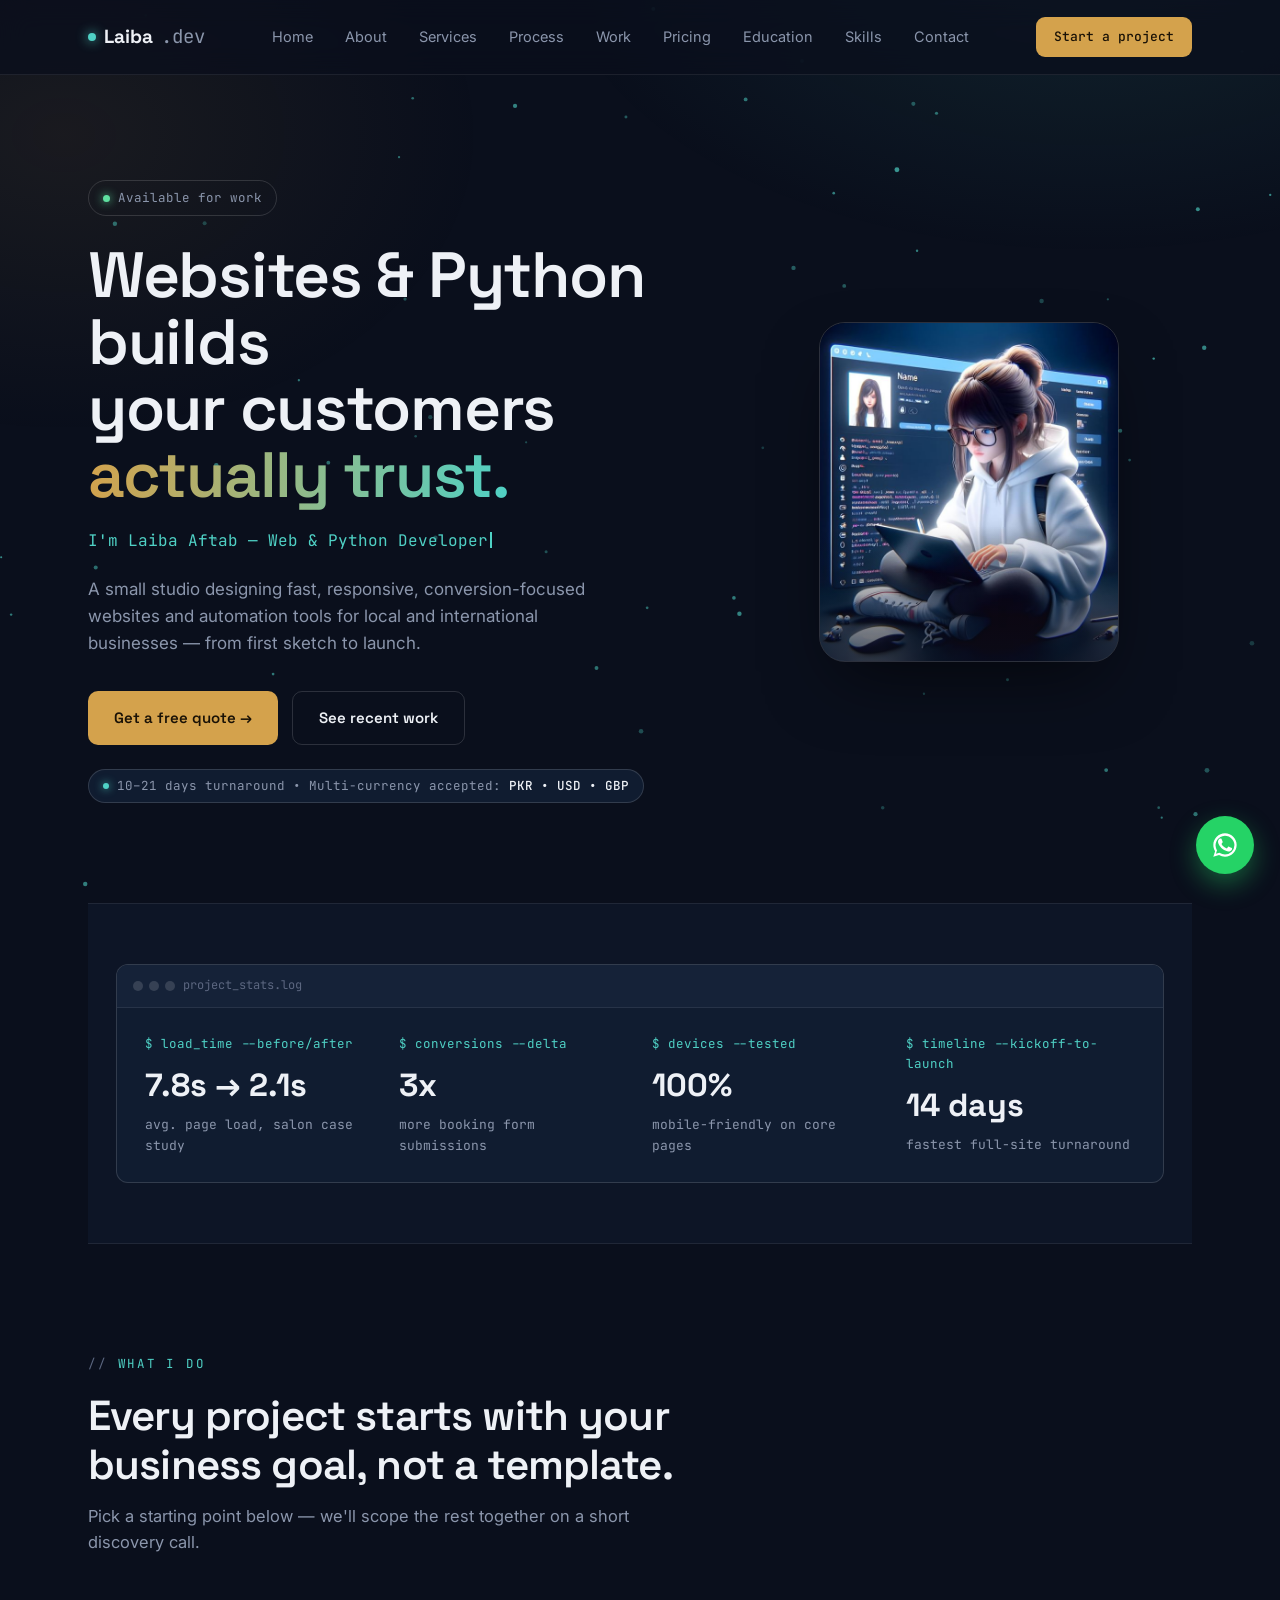
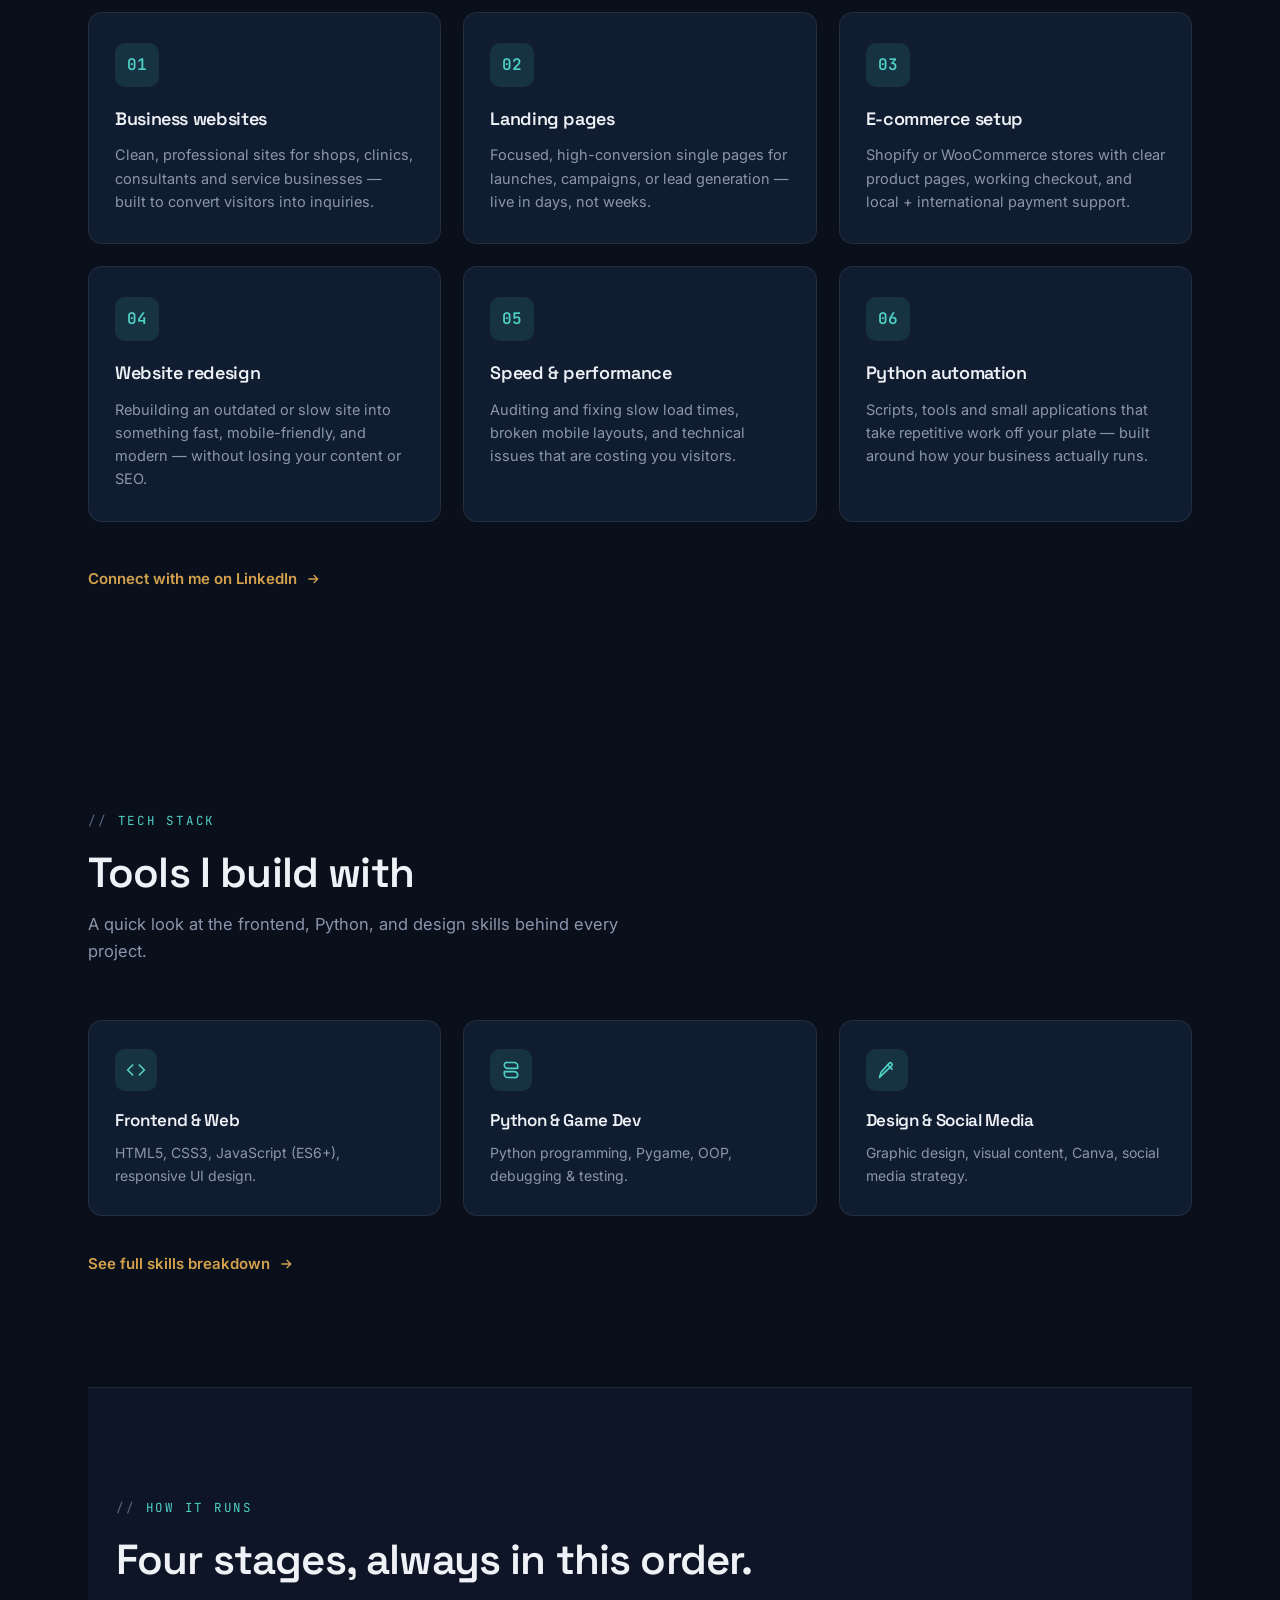
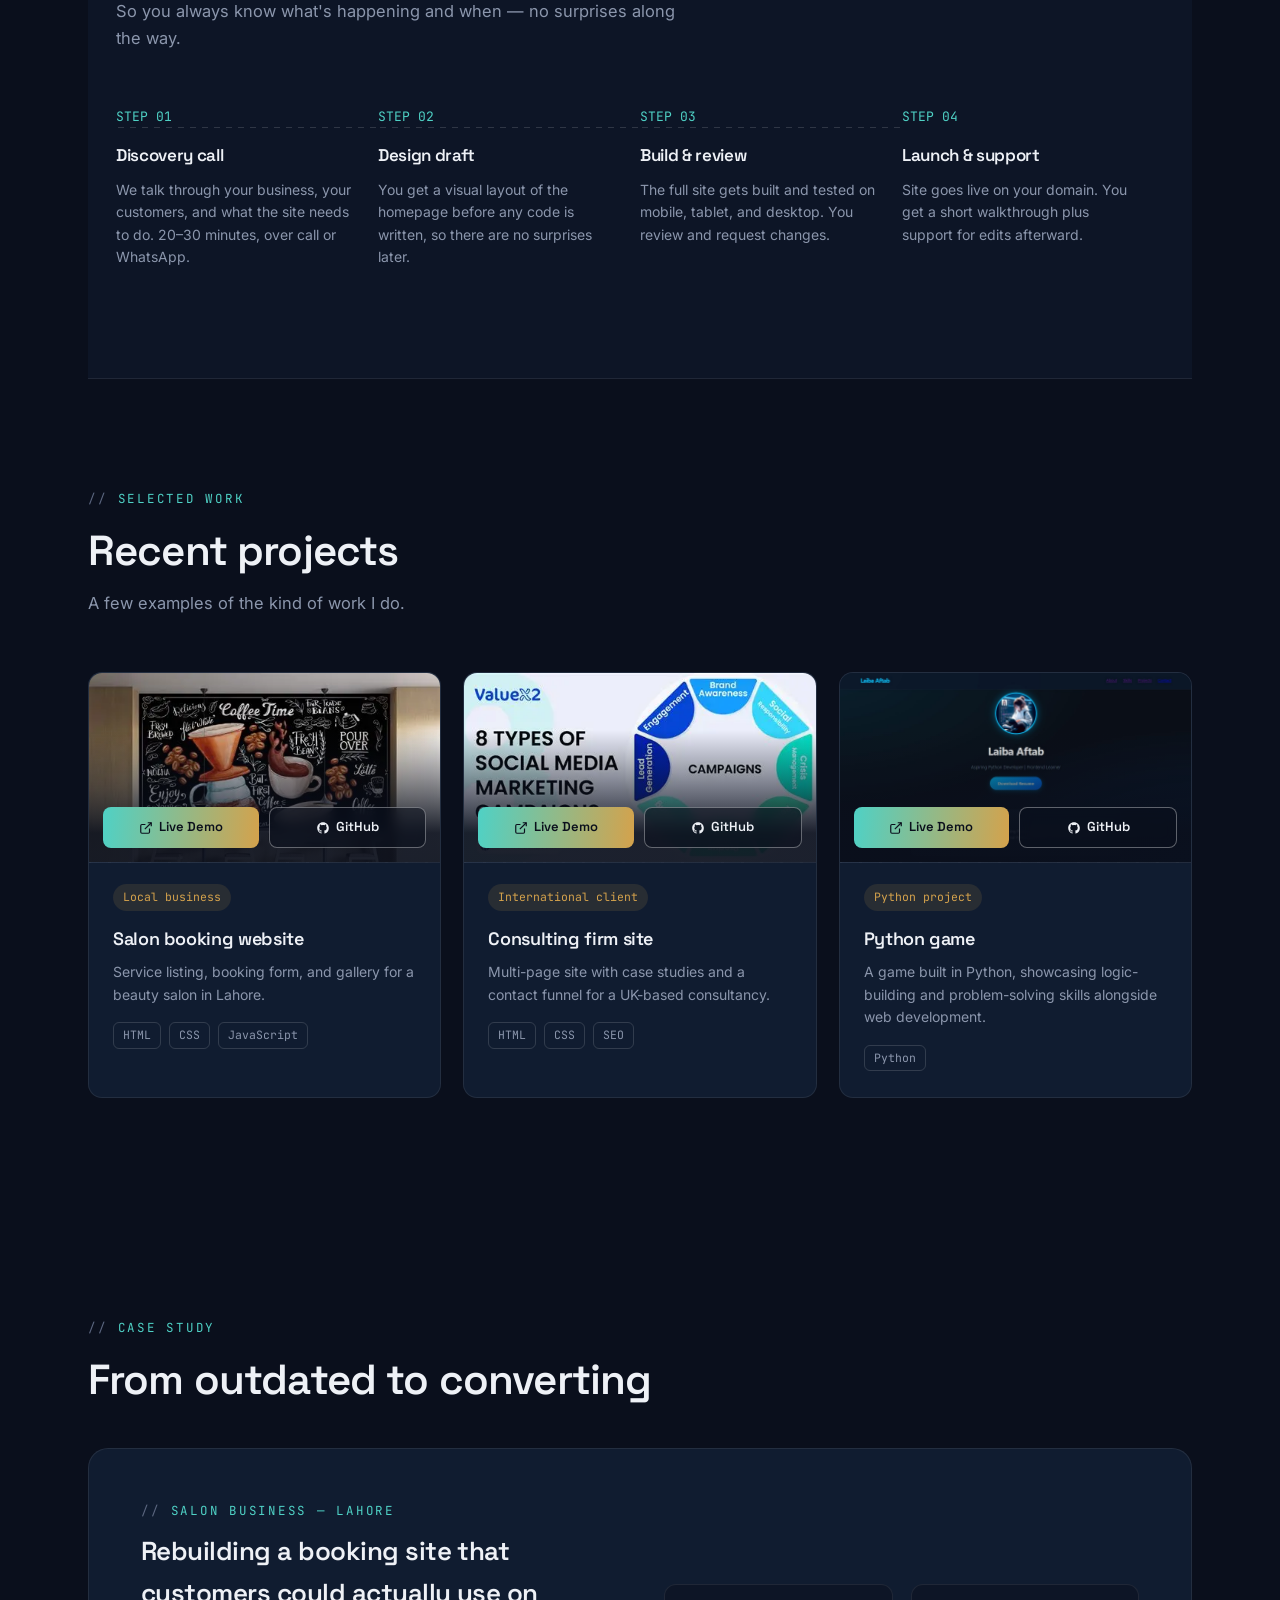
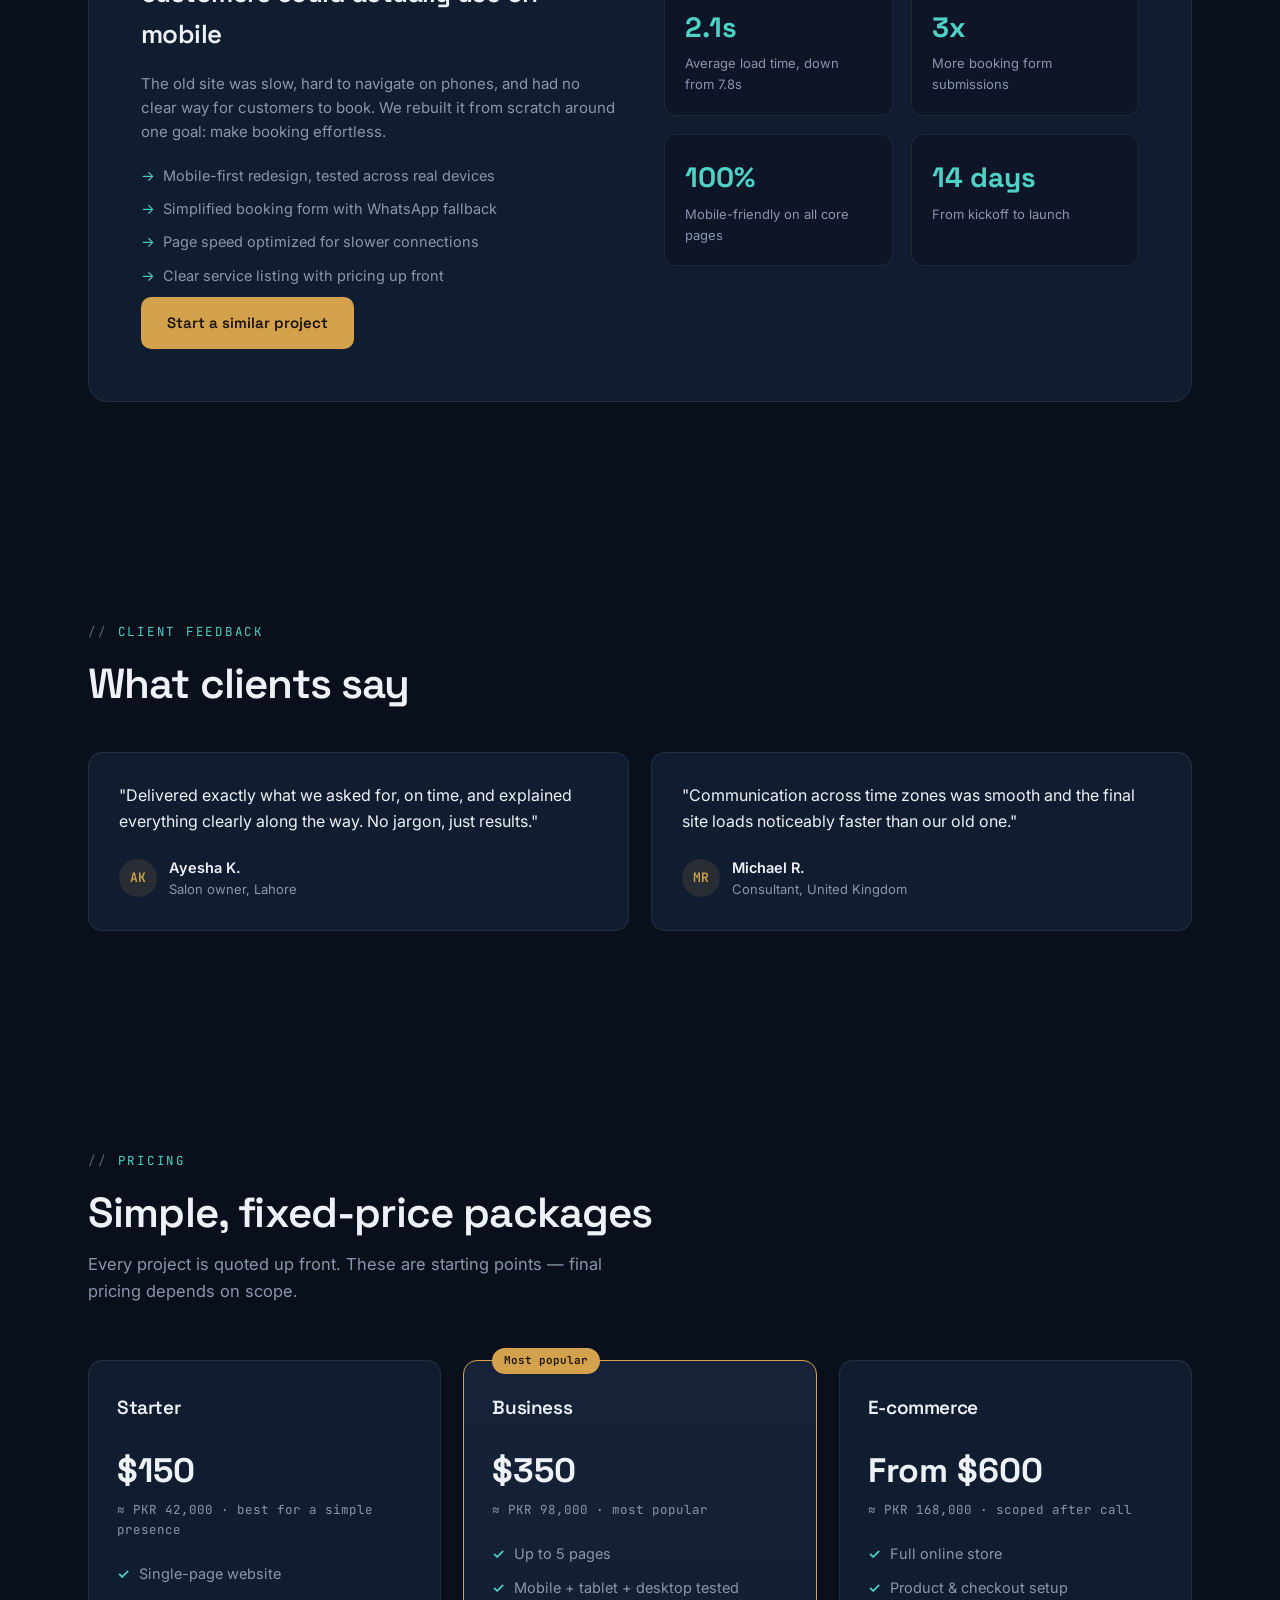
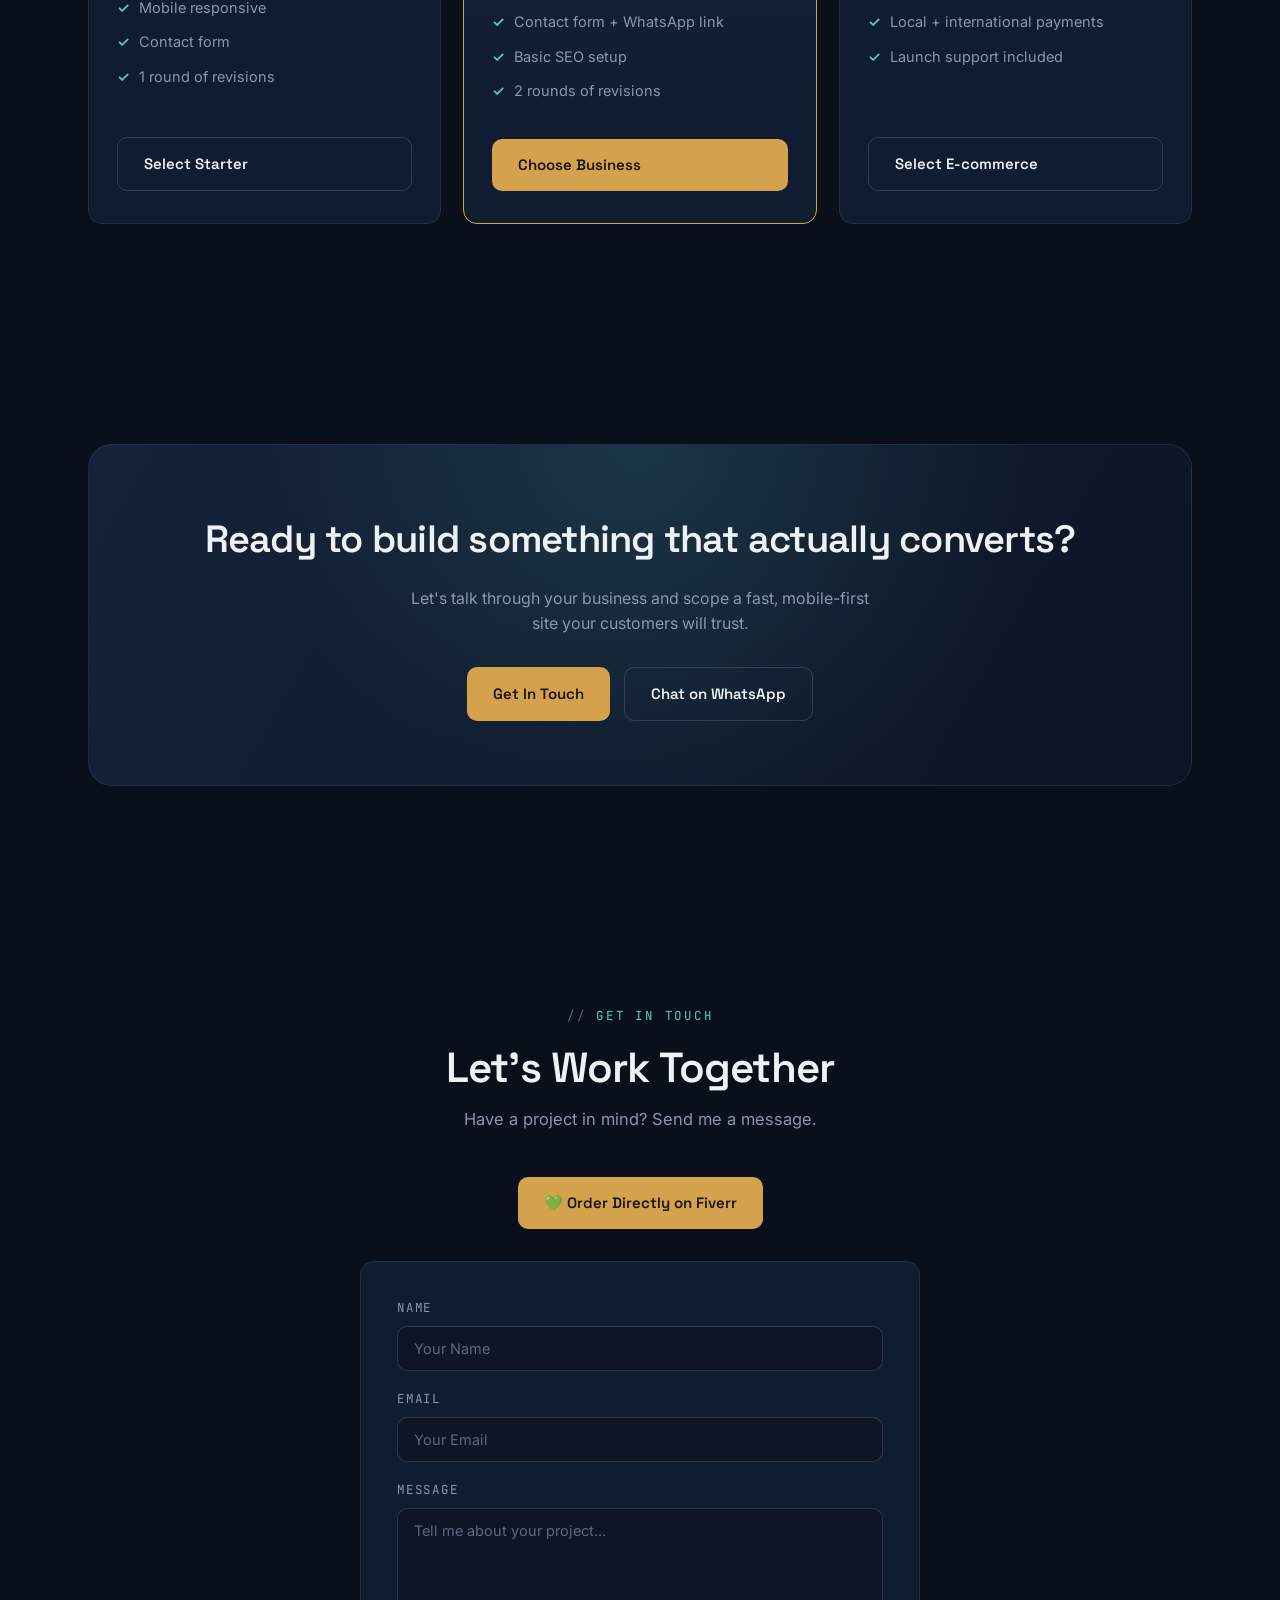
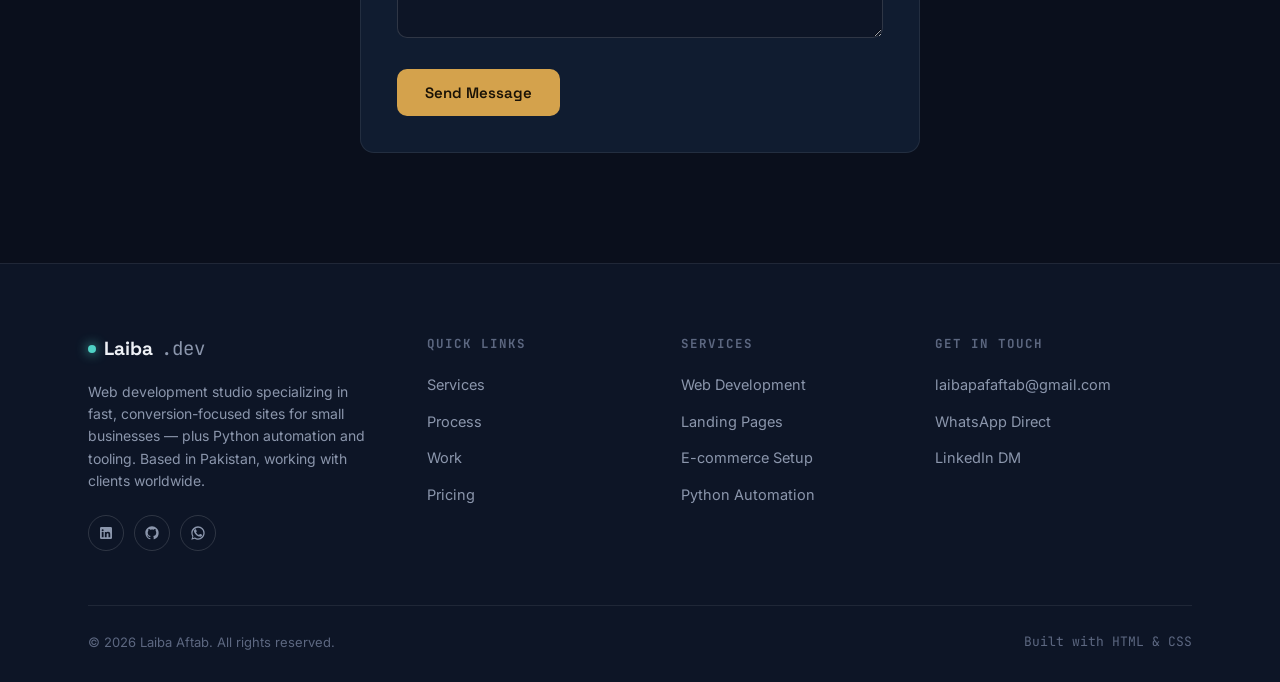
==== index.html @ 606ae864 "Update index.html" ====
<!DOCTYPE html>
<html lang="en">
<head>
  <meta charset="UTF-8">
  <meta name="viewport" content="width=device-width, initial-scale=1.0">
  <title>Laiba Aftab — Web &amp; Python Developer | Building for Growing Businesses</title>
  <meta name="description" content="Laiba Aftab — web development studio building fast, responsive, conversion-focused websites and Python automation for small businesses, startups and independent professionals in Pakistan and internationally.">
  
  <!-- Open Graph Meta Tags -->
  <meta property="og:title" content="Laiba Aftab — Web & Python Developer">
  <meta property="og:description" content="Fast, responsive, conversion-focused websites and Python automation for growing businesses.">
  <meta property="og:type" content="website">

  <link rel="icon" type="image/svg+xml" href="favicon.svg">
  <link rel="preconnect" href="https://fonts.googleapis.com">
  <link rel="preconnect" href="https://fonts.gstatic.com" crossorigin>
  <link href="https://fonts.googleapis.com/css2?family=Space+Grotesk:wght@400;500;600;700&family=Inter:wght@400;500;600&family=JetBrains+Mono:wght@400;500&display=swap" rel="stylesheet">
  
  <style>
    :root {
      --bg: #0a0f1c;
      --bg-alt: #0d1526;
      --surface: #101c30;
      --surface-alt: #152238;
      --text: #eef1f6;
      --text-dim: #8b96ac;
      --text-faint: #5c6780;
      --gold: #d4a24c;
      --gold-soft: rgba(212, 162, 76, 0.12);
      --teal: #4fd1c5;
      --teal-soft: rgba(79, 209, 197, 0.12);
      --border: rgba(255, 255, 255, 0.08);
      --border-strong: rgba(255, 255, 255, 0.14);
      --radius: 14px;
      --maxw: 1160px;
    }
    * { box-sizing: border-box; margin: 0; padding: 0; }
    html { scroll-behavior: smooth; }
    @media (prefers-reduced-motion: reduce) {
      html { scroll-behavior: auto; }
      * { animation-duration: 0.001ms !important; animation-iteration-count: 1 !important; transition-duration: 0.001ms !important; }
    }
    body {
      background: var(--bg);
      color: var(--text);
      font-family: 'Inter', sans-serif;
      line-height: 1.6;
      -webkit-font-smoothing: antialiased;
      overflow-x: hidden;
    }
    body::before {
      content: "";
      position: fixed; inset: 0;
      background:
        radial-gradient(ellipse 900px 500px at 85% -5%, rgba(79,209,197,0.10), transparent 60%),
        radial-gradient(ellipse 700px 500px at 5% 15%, rgba(212,162,76,0.08), transparent 60%);
      pointer-events: none;
      z-index: 0;
    }

    /* BACKGROUND CANVAS STYLING */
    #bg-canvas {
      position: fixed;
      top: 0;
      left: 0;
      width: 100vw;
      height: 100vh;
      z-index: 0;
      pointer-events: none;
    }

    h1,h2,h3,h4 { font-family: 'Space Grotesk', sans-serif; font-weight: 600; letter-spacing: -0.02em; }
    .mono { font-family: 'JetBrains Mono', monospace; }
    a { color: inherit; text-decoration: none; }
    img { max-width: 100%; display: block; }
    .wrap { max-width: var(--maxw); margin: 0 auto; padding: 0 28px; position: relative; z-index: 1; }
    section { padding: 110px 0; position: relative; }
    .eyebrow {
      font-family: 'JetBrains Mono', monospace;
      font-size: 12.5px;
      letter-spacing: 0.14em;
      text-transform: uppercase;
      color: var(--teal);
      display: flex; align-items: center; gap: 10px;
      margin-bottom: 18px;
    }
    .eyebrow::before { content: "//"; color: var(--text-faint); }
    .section-title { font-size: clamp(28px, 4vw, 42px); line-height: 1.15; margin-bottom: 14px; max-width: 640px; }
    .section-sub { color: var(--text-dim); font-size: 16.5px; max-width: 560px; margin-bottom: 56px; }

    /* ---------- NAV ---------- */
    header {
      position: fixed; top: 0; left: 0; right: 0; z-index: 100;
      backdrop-filter: blur(14px);
      background: rgba(10, 15, 28, 0.72);
      border-bottom: 1px solid var(--border);
    }
    .navbar {
      max-width: var(--maxw); margin: 0 auto; padding: 0 28px;
      height: 74px; display: flex; align-items: center; justify-content: space-between;
    }
    .logo { font-family: 'Space Grotesk', sans-serif; font-weight: 700; font-size: 19px; display: flex; align-items: center; gap: 8px; }
    .logo .dot { width: 8px; height: 8px; border-radius: 50%; background: var(--teal); box-shadow: 0 0 12px var(--teal); }
    nav.links { display: flex; gap: 32px; font-size: 14.5px; color: var(--text-dim); }
    nav.links a { transition: color .2s; }
    nav.links a:hover { color: var(--text); }
    .nav-cta {
      font-family: 'JetBrains Mono', monospace; font-size: 13px;
      padding: 10px 18px; border-radius: 9px;
      background: var(--gold); color: #1a1206; font-weight: 500;
      transition: transform .2s, box-shadow .2s;
    }
    .nav-cta:hover { transform: translateY(-1px); box-shadow: 0 8px 22px rgba(212, 162, 76, 0.28); }
    @media(max-width:820px){ nav.links { display: none; } }

    /* ---------- HERO ---------- */
    .hero {
      padding: 180px 0 100px;
      display: grid; grid-template-columns: 1.15fr 0.85fr; gap: 56px; align-items: center;
    }
    .badge {
      display: inline-flex; align-items: center; gap: 8px;
      font-family: 'JetBrains Mono', monospace; font-size: 12.5px;
      padding: 7px 14px; border-radius: 999px;
      border: 1px solid var(--border-strong); color: var(--text-dim);
      margin-bottom: 26px;
    }
    .badge .ping { width: 7px; height: 7px; border-radius: 50%; background: #5fe0a0; box-shadow: 0 0 10px #5fe0a0; animation: pulse 2s infinite; }
    @keyframes pulse { 0%,100% { opacity: 1; } 50% { opacity: .35; } }
    .hero h1 { font-size: clamp(40px, 6vw, 64px); line-height: 1.04; margin-bottom: 20px; }
    .hero h1 span {
      background: linear-gradient(95deg, var(--gold), var(--teal));
      -webkit-background-clip: text; background-clip: text; color: transparent;
    }
    .hero-role {
      font-family: 'JetBrains Mono', monospace; font-size: 16px; color: var(--teal); margin-bottom: 22px; min-height: 24px;
    }
    .hero-role .cursor { display: inline-block; width: 2px; height: 16px; background: var(--teal); margin-left: 2px; vertical-align: -2px; animation: blink 1s steps(1) infinite; }
    @keyframes blink { 0%,49% { opacity: 1; } 50%,100% { opacity: 0; } }
    .hero p.lede { color: var(--text-dim); font-size: 17px; max-width: 520px; margin-bottom: 34px; }
    .hero-ctas { display: flex; gap: 14px; flex-wrap: wrap; }
    .btn {
      font-family: 'Space Grotesk', sans-serif; font-weight: 600; font-size: 15px;
      padding: 14px 26px; border-radius: 10px; display: inline-flex; align-items: center; gap: 8px;
      transition: transform .2s, box-shadow .2s, background .2s;
      border: none; cursor: pointer;
    }
    .btn-primary { background: var(--gold); color: #1a1206; }
    .btn-primary:hover { transform: translateY(-2px); box-shadow: 0 10px 26px rgba(212, 162, 76, 0.3); }
    .btn-ghost { border: 1px solid var(--border-strong); color: var(--text); background: transparent; }
    .btn-ghost:hover { background: var(--surface-alt); transform: translateY(-2px); }

    .currency-tag {
      display: inline-flex; align-items: center; gap: 8px; margin-top: 24px;
      font-size: 12.5px; color: var(--text-dim); background: var(--surface);
      border: 1px solid var(--border-strong); padding: 6px 14px; border-radius: 20px;
    }
    .currency-tag strong { color: var(--text); font-weight: 500; }
    .currency-dot { width: 6px; height: 6px; border-radius: 50%; background: var(--teal); box-shadow: 0 0 8px var(--teal); }

    .hero-photo-wrap { position: relative; justify-self: center; }
    .hero-photo-frame {
      width: 300px; height: 340px; border-radius: 26px; overflow: hidden; position: relative;
      border: 1px solid var(--border-strong); box-shadow: 0 30px 70px -20px rgba(0,0,0,0.6);
    }
    .hero-photo-frame img { width: 100%; height: 100%; object-fit: cover; }
    .hero-photo-frame::after {
      content: ""; position: absolute; inset: 0;
      background: linear-gradient(180deg, transparent 60%, rgba(10,15,28,0.7));
    }
    .float-card {
      position: absolute; background: var(--surface); border: 1px solid var(--border-strong);
      border-radius: 12px; padding: 12px 16px; font-family: 'JetBrains Mono', monospace; font-size: 12.5px;
      box-shadow: 0 14px 30px rgba(0,0,0,0.4);
    }
    .float-card.top { top: -18px; right: -30px; color: var(--teal); }
    @media(max-width:900px){
      .hero { grid-template-columns: 1fr; padding-top: 140px; }
      .hero-photo-wrap { order: -1; margin-bottom: 10px; }
      .float-card { display: none; }
    }

    /* ---------- TERMINAL STATS ---------- */
    .stats-band { border-top: 1px solid var(--border); border-bottom: 1px solid var(--border); background: var(--bg-alt); }
    .terminal { max-width: var(--maxw); margin: 0 auto; padding: 0 28px; }
    .terminal-window { background: var(--surface); border: 1px solid var(--border-strong); border-radius: 12px; overflow: hidden; }
    .terminal-bar {
      display: flex; align-items: center; gap: 8px; padding: 11px 16px;
      background: var(--surface-alt); border-bottom: 1px solid var(--border);
      font-family: 'JetBrains Mono', monospace; font-size: 12px; color: var(--text-faint);
    }
    .terminal-bar .dots { display: flex; gap: 6px; }
    .terminal-bar .dots span { width: 10px; height: 10px; border-radius: 50%; background: var(--border-strong); }
    .terminal-body { padding: 26px 28px; display: grid; grid-template-columns: repeat(4, 1fr); gap: 24px; }
    .stat-line { font-family: 'JetBrains Mono', monospace; }
    .stat-line .prompt { color: var(--teal); font-size: 12.5px; }
    .stat-num { font-family: 'Space Grotesk', sans-serif; font-size: 32px; font-weight: 700; margin: 6px 0 4px; color: var(--text); }
    .stat-label { color: var(--text-dim); font-size: 13px; }
    @media(max-width:760px){ .terminal-body { grid-template-columns: 1fr 1fr; } }

    /* ---------- SERVICES ---------- */
    .services-grid { display: grid; grid-template-columns: repeat(3, 1fr); gap: 22px; margin-bottom: 44px; }
    .service-card {
      background: var(--surface); border: 1px solid var(--border); border-radius: var(--radius);
      padding: 30px 26px; transition: transform .25s, border-color .25s, background .25s;
    }
    .service-card:hover { transform: translateY(-5px); border-color: var(--border-strong); background: var(--surface-alt); }
    .service-icon {
      width: 44px; height: 44px; border-radius: 10px; background: var(--teal-soft);
      display: flex; align-items: center; justify-content: center; margin-bottom: 18px;
      color: var(--teal); font-family: 'JetBrains Mono', monospace; font-size: 16px; font-weight: 600;
    }
    .service-card h3 { font-size: 18px; margin-bottom: 10px; }
    .service-card p { color: var(--text-dim); font-size: 14.5px; }
    @media(max-width:900px){ .services-grid { grid-template-columns: 1fr 1fr; } }
    @media(max-width:600px){ .services-grid { grid-template-columns: 1fr; } }
    .link-arrow { display: inline-flex; align-items: center; gap: 8px; color: var(--gold); font-weight: 600; font-size: 15px; }
    .link-arrow svg { transition: transform .2s; }
    .link-arrow:hover svg { transform: translateX(4px); }

    /* SKILLS PREVIEW */
    .skills-preview-grid { display: grid; grid-template-columns: repeat(3, 1fr); gap: 22px; }
    .skills-preview-card {
      background: var(--surface); border: 1px solid var(--border); border-radius: var(--radius);
      padding: 28px 26px; transition: transform .25s, border-color .25s, background .25s;
    }
    .skills-preview-card:hover { transform: translateY(-5px); border-color: var(--border-strong); background: var(--surface-alt); }
    .skills-preview-icon {
      width: 42px; height: 42px; border-radius: 10px; background: var(--teal-soft); color: var(--teal);
      display: flex; align-items: center; justify-content: center; margin-bottom: 16px;
    }
    .skills-preview-card h3 { font-size: 17px; margin-bottom: 8px; }
    .skills-preview-card p { color: var(--text-dim); font-size: 14px; }
    @media(max-width:900px){ .skills-preview-grid { grid-template-columns: 1fr 1fr; } }
    @media(max-width:600px){ .skills-preview-grid { grid-template-columns: 1fr; } }

    /* ---------- PROCESS ---------- */
    .process-band { background: var(--bg-alt); border-top: 1px solid var(--border); border-bottom: 1px solid var(--border); }
    .process-grid { display: grid; grid-template-columns: repeat(4, 1fr); gap: 0; }
    .process-step { padding: 0 24px 0 0; position: relative; }
    .process-step:not(:last-child)::after {
      content: ""; position: absolute; top: 20px; right: -2px; width: 100%; height: 1px;
      background: repeating-linear-gradient(90deg, var(--border-strong) 0 6px, transparent 6px 12px);
    }
    .step-num { font-family: 'JetBrains Mono', monospace; color: var(--teal); font-size: 13px; margin-bottom: 14px; }
    .process-step h4 { font-size: 17px; margin-bottom: 10px; }
    .process-step p { color: var(--text-dim); font-size: 14px; }
    @media(max-width:900px){
      .process-grid { grid-template-columns: 1fr 1fr; row-gap: 36px; }
      .process-step:not(:last-child)::after { display: none; }
    }
    @media(max-width:560px){ .process-grid { grid-template-columns: 1fr; } }

    /* ---------- PROJECTS ---------- */
    .projects-grid { display: grid; grid-template-columns: repeat(3, 1fr); gap: 22px; }
    .project-card {
      background: var(--surface); border: 1px solid var(--border); border-radius: var(--radius);
      overflow: hidden; transition: transform .25s, border-color .25s;
    }
    .project-card:hover { transform: translateY(-5px); border-color: var(--border-strong); }
    .project-thumb {
      height: 190px; display: flex; align-items: center; justify-content: center;
      font-family: 'JetBrains Mono', monospace; font-size: 13px; color: var(--text-faint);
      background:
        repeating-linear-gradient(135deg, rgba(255,255,255,0.02) 0 2px, transparent 2px 14px),
        linear-gradient(135deg, var(--surface-alt), var(--bg-alt));
      border-bottom: 1px solid var(--border);
      overflow: hidden;
      position: relative;
    }
    .project-thumb img {
      width: 100%; height: 100%; object-fit: cover; object-position: top;
      transition: transform .3s;
    }
    .project-card:hover .project-thumb img { transform: scale(1.04); }
    .project-thumb .thumb-label {
      position: absolute; inset: 0; display: flex; align-items: center; justify-content: center;
    }
    .project-thumb::after {
      content: ""; position: absolute; left: 0; right: 0; bottom: 0; height: 70%;
      background: linear-gradient(180deg, transparent, rgba(10,15,28,0.92) 78%);
      pointer-events: none;
    }
    .project-actions {
      position: absolute; left: 14px; right: 14px; bottom: 14px; z-index: 2;
      display: flex; gap: 10px;
    }
    .project-body { padding: 20px 24px 26px; }
    .project-tag {
      display: inline-block; font-family: 'JetBrains Mono', monospace; font-size: 11.5px;
      color: var(--gold); background: var(--gold-soft); padding: 4px 10px; border-radius: 999px; margin-bottom: 14px;
    }
    .project-card h3 { font-size: 18px; margin-bottom: 8px; }
    .project-card p { color: var(--text-dim); font-size: 14px; margin-bottom: 16px; }
    .tech-tags { display: flex; flex-wrap: wrap; gap: 8px; }
    .tech-tags span { font-family: 'JetBrains Mono', monospace; font-size: 11.5px; color: var(--text-dim); border: 1px solid var(--border-strong); padding: 3px 9px; border-radius: 6px; }
    .project-actions a {
      flex: 1; text-align: center; font-family: 'Space Grotesk', sans-serif; font-weight: 600; font-size: 13px;
      padding: 9px 12px; border-radius: 8px; display: inline-flex; align-items: center; justify-content: center; gap: 6px;
      transition: transform .2s, box-shadow .2s, background .2s, border-color .2s;
      backdrop-filter: blur(6px);
    }
    .project-actions a.live-demo { background: linear-gradient(95deg, var(--teal), var(--gold)); color: #0a0f1c; }
    .project-actions a.live-demo:hover { transform: translateY(-2px); box-shadow: 0 8px 20px rgba(79,209,197,0.35); }
    .project-actions a.source { border: 1px solid rgba(255,255,255,0.35); color: var(--text); background: rgba(10,15,28,0.55); }
    .project-actions a.source:hover { background: rgba(10,15,28,0.8); transform: translateY(-2px); }
    .project-actions svg { width: 14px; height: 14px; }
    @media(max-width:900px){ .projects-grid { grid-template-columns: 1fr 1fr; } }
    @media(max-width:600px){ .projects-grid { grid-template-columns: 1fr; } }

    /* ---------- CASE STUDY ---------- */
    .case-study {
      background: var(--surface); border: 1px solid var(--border); border-radius: 20px;
      padding: 52px; display: grid; grid-template-columns: 1fr 1fr; gap: 48px; align-items: center;
    }
    .case-study .eyebrow { margin-bottom: 14px; }
    .case-study h3 { font-size: 26px; margin-bottom: 16px; max-width: 440px; }
    .case-study p { color: var(--text-dim); font-size: 15px; margin-bottom: 20px; }
    .case-list { list-style: none; }
    .case-list li {
      position: relative; padding-left: 22px; margin-bottom: 10px; color: var(--text-dim); font-size: 14.5px;
    }
    .case-list li::before { content: "→"; position: absolute; left: 0; color: var(--teal); }
    .case-metrics { display: grid; grid-template-columns: 1fr 1fr; gap: 18px; }
    .metric { background: var(--bg-alt); border: 1px solid var(--border); border-radius: 12px; padding: 20px; }
    .metric .num { font-family: 'Space Grotesk', sans-serif; font-size: 28px; font-weight: 700; color: var(--teal); }
    .metric .label { color: var(--text-dim); font-size: 13px; margin-top: 4px; }
    @media(max-width:860px){ .case-study { grid-template-columns: 1fr; padding: 32px; } }

    /* ---------- TESTIMONIALS ---------- */
    .testi-grid { display: grid; grid-template-columns: 1fr 1fr; gap: 22px; }
    .testi-card { background: var(--surface); border: 1px solid var(--border); border-radius: var(--radius); padding: 30px; }
    .testi-card p.quote { font-size: 16px; margin-bottom: 22px; color: var(--text); }
    .testi-who { display: flex; align-items: center; gap: 12px; }
    .testi-avatar {
      width: 38px; height: 38px; border-radius: 50%; background: var(--gold-soft); color: var(--gold);
      display: flex; align-items: center; justify-content: center; font-family: 'JetBrains Mono', monospace; font-size: 13px; font-weight: 600;
    }
    .testi-who .name { font-size: 14.5px; font-weight: 600; }
    .testi-who .role { font-size: 13px; color: var(--text-dim); }
    @media(max-width:700px){ .testi-grid { grid-template-columns: 1fr; } }

    /* ---------- PRICING ---------- */
    .pricing-grid { display: grid; grid-template-columns: repeat(3, 1fr); gap: 22px; }
    .price-card {
      background: var(--surface); border: 1px solid var(--border); border-radius: var(--radius);
      padding: 32px 28px; display: flex; flex-direction: column;
    }
    .price-card.featured { border-color: var(--gold); background: linear-gradient(180deg, var(--surface-alt), var(--surface)); position: relative; }
    .price-card.featured::before {
      content: "Most popular"; position: absolute; top: -13px; left: 28px;
      background: var(--gold); color: #1a1206; font-family: 'JetBrains Mono', monospace; font-size: 11px; font-weight: 600;
      padding: 4px 12px; border-radius: 999px;
    }
    .price-card h3 { font-size: 19px; margin-bottom: 6px; }
    .price-amt { font-family: 'Space Grotesk', sans-serif; font-size: 34px; font-weight: 700; margin: 14px 0 2px; }
    .price-pkr { font-family: 'JetBrains Mono', monospace; font-size: 12.5px; color: var(--text-dim); margin-bottom: 22px; }
    .price-card ul { list-style: none; margin-bottom: 26px; flex: 1; }
    .price-card li { position: relative; padding-left: 22px; margin-bottom: 11px; font-size: 14.5px; color: var(--text-dim); }
    .price-card li::before { content: "✓"; position: absolute; left: 0; color: var(--teal); font-weight: 600; }
    @media(max-width:900px){ .pricing-grid { grid-template-columns: 1fr; max-width: 400px; margin: 0 auto; } }

    /* ---------- CTA BAND ---------- */
    .cta-band {
      background: linear-gradient(120deg, var(--surface-alt), var(--bg-alt));
      border: 1px solid var(--border); border-radius: 24px;
      padding: 64px 56px; text-align: center; position: relative; overflow: hidden;
    }
    .cta-band::before {
      content: ""; position: absolute; inset: 0;
      background: radial-gradient(circle at 50% 0%, rgba(79,209,197,0.14), transparent 60%);
    }
    .cta-band h2 { font-size: clamp(26px, 4vw, 38px); margin-bottom: 16px; position: relative; }
    .cta-band p { color: var(--text-dim); max-width: 480px; margin: 0 auto 30px; position: relative; }
    .cta-buttons { display: flex; gap: 14px; justify-content: center; flex-wrap: wrap; position: relative; }

    /* ---------- CONTACT FORM ---------- */
    .contact-section { text-align: center; }
    .contact-section .section-title,
    .contact-section .section-sub { margin-left: auto; margin-right: auto; }
    .contact-section .section-sub { margin-bottom: 44px; }
    .contact-form {
      max-width: 560px; margin: 0 auto; text-align: left;
      background: var(--surface); border: 1px solid var(--border); border-radius: var(--radius);
      padding: 36px;
      display: flex; flex-direction: column; gap: 18px;
    }
    .contact-form label {
      font-family: 'JetBrains Mono', monospace; font-size: 12.5px;
      letter-spacing: 0.06em; text-transform: uppercase; color: var(--text-dim);
      margin-bottom: 8px; display: block;
    }
    .contact-form input,
    .contact-form textarea {
      width: 100%; background: var(--bg-alt); border: 1px solid var(--border-strong);
      border-radius: 10px; padding: 13px 16px; color: var(--text);
      font-family: 'Inter', sans-serif; font-size: 14.5px;
      transition: border-color .2s, box-shadow .2s;
    }
    .contact-form input::placeholder,
    .contact-form textarea::placeholder { color: var(--text-faint); }
    .contact-form input:focus,
    .contact-form textarea:focus {
      outline: none; border-color: var(--teal);
      box-shadow: 0 0 0 3px var(--teal-soft);
    }
    .contact-form textarea { min-height: 130px; resize: vertical; }
    .contact-form button {
      align-self: flex-start; margin-top: 6px;
      font-family: 'Space Grotesk', sans-serif; font-weight: 600; font-size: 15px;
      padding: 14px 28px; border-radius: 10px; border: none; cursor: pointer;
      background: var(--gold); color: #1a1206;
      transition: transform .2s, box-shadow .2s;
    }
    .contact-form button:hover { transform: translateY(-2px); box-shadow: 0 10px 26px rgba(212, 162, 76, 0.3); }
    @media(max-width:600px){ .contact-form { padding: 26px 22px; } }

    /* ---------- FOOTER ---------- */
    footer { border-top: 1px solid var(--border); padding: 70px 0 30px; background: var(--bg-alt); }
    .footer-grid { display: grid; grid-template-columns: 1.4fr 1fr 1fr 1.2fr; gap: 40px; margin-bottom: 54px; }
    .footer-about p { color: var(--text-dim); font-size: 14px; margin: 16px 0 22px; max-width: 280px; }
    .social-row { display: flex; gap: 10px; }
    .social-row a {
      width: 36px; height: 36px; border-radius: 99px; border: 1px solid var(--border-strong);
      display: flex; align-items: center; justify-content: center; font-size: 13px; color: var(--text-dim);
      transition: color .2s, border-color .2s;
    }
    .social-row a:hover { color: var(--teal); border-color: var(--teal); }
    .footer-col h5 { font-family: 'JetBrains Mono', monospace; font-size: 12.5px; letter-spacing: 0.08em; text-transform: uppercase; color: var(--text-faint); margin-bottom: 18px; }
    .footer-col ul { list-style: none; }
    .footer-col li { margin-bottom: 11px; }
    .footer-col a { color: var(--text-dim); font-size: 14.5px; transition: color .2s; }
    .footer-col a:hover { color: var(--text); }
    .footer-bottom {
      border-top: 1px solid var(--border); padding-top: 26px;
      display: flex; justify-content: space-between; align-items: center; flex-wrap: wrap; gap: 12px;
      font-size: 13px; color: var(--text-faint);
    }
    @media(max-width:900px){ .footer-grid { grid-template-columns: 1fr 1fr; row-gap: 36px; } }
    @media(max-width:560px){ .footer-grid { grid-template-columns: 1fr; } }

    /* ---------- LOADING SCREEN ---------- */
    #preloader {
      position: fixed; inset: 0; z-index: 9999;
      background: var(--bg);
      display: flex; flex-direction: column; align-items: center; justify-content: center;
      transition: opacity .6s ease, visibility .6s ease;
    }
    #preloader.hidden { opacity: 0; visibility: hidden; pointer-events: none; }
    .preloader-logo {
      font-family: 'Space Grotesk', sans-serif; font-weight: 700; font-size: 44px;
      background: linear-gradient(95deg, var(--gold), var(--teal));
      -webkit-background-clip: text; background-clip: text; color: transparent;
      letter-spacing: -0.02em;
      opacity: 0; animation: fadeInLogo 1s ease forwards;
    }
    .preloader-bar {
      width: 160px; height: 2px; margin-top: 22px; border-radius: 2px;
      background: var(--border-strong); overflow: hidden; position: relative;
      opacity: 0; animation: fadeInLogo 1s ease .2s forwards;
    }
    .preloader-bar::after {
      content: ""; position: absolute; top: 0; left: -40%; width: 40%; height: 100%;
      background: linear-gradient(90deg, transparent, var(--teal), transparent);
      animation: loadSweep 1.1s ease-in-out infinite;
    }
    @keyframes fadeInLogo { to { opacity: 1; } }
    @keyframes loadSweep { 0% { left: -40%; } 100% { left: 100%; } }
    @media (prefers-reduced-motion: reduce) {
      #preloader { transition: none; }
      .preloader-logo, .preloader-bar { animation: none; opacity: 1; }
      .preloader-bar::after { animation: none; }
    }

    /* ---------- FLOATING WHATSAPP BUTTON ---------- */
    .wa-float {
      position: fixed; right: 26px; bottom: 26px; z-index: 90;
      width: 58px; height: 58px; border-radius: 50%;
      background: #25D366; color: #fff;
      display: flex; align-items: center; justify-content: center;
      box-shadow: 0 10px 26px rgba(37, 211, 102, 0.4);
      animation: waFloat 2.6s ease-in-out infinite;
      transition: transform .2s, box-shadow .2s;
    }
    .wa-float:hover { transform: scale(1.08); box-shadow: 0 14px 32px rgba(37, 211, 102, 0.55); }
    .wa-float svg { width: 28px; height: 28px; }
    @keyframes waFloat {
      0%, 100% { transform: translateY(0); }
      50% { transform: translateY(-8px); }
    }
    @media (prefers-reduced-motion: reduce) { .wa-float { animation: none; } }
    @media(max-width:600px){ .wa-float { right: 18px; bottom: 18px; width: 52px; height: 52px; } }

    /* ---------- SCROLL TO TOP BUTTON ---------- */
    .scroll-top {
      position: fixed; right: 26px; bottom: 96px; z-index: 90;
      width: 50px; height: 50px; border-radius: 50%; border: none; cursor: pointer;
      background: linear-gradient(135deg, var(--teal), var(--gold));
      color: #0a0f1c;
      display: flex; align-items: center; justify-content: center;
      box-shadow: 0 10px 26px rgba(79, 209, 197, 0.35);
      opacity: 0; visibility: hidden; transform: translateY(10px);
      transition: opacity .25s, visibility .25s, transform .25s, box-shadow .2s;
    }
    .scroll-top.visible { opacity: 1; visibility: visible; transform: translateY(0); }
    .scroll-top:hover { box-shadow: 0 14px 32px rgba(79, 209, 197, 0.5); transform: translateY(-2px); }
    .scroll-top svg { width: 22px; height: 22px; }
    @media(max-width:600px){ .scroll-top { right: 18px; bottom: 84px; width: 44px; height: 44px; } }

    /* ---------- SCROLL PROGRESS CIRCLE ---------- */
    .scroll-progress {
      position: fixed; top: 50%; left: 22px; transform: translateY(-50%);
      z-index: 90; width: 42px; height: 42px;
      display: flex; align-items: center; justify-content: center;
      opacity: 0; visibility: hidden; transition: opacity .3s, visibility .3s;
    }
    .scroll-progress.visible { opacity: 1; visibility: visible; }
    .scroll-progress svg { width: 100%; height: 100%; transform: rotate(-90deg); }
    .scroll-progress .track { fill: none; stroke: var(--border-strong); stroke-width: 3; }
    .scroll-progress .fill {
      fill: none; stroke: var(--teal); stroke-width: 3; stroke-linecap: round;
      stroke-dasharray: 113; stroke-dashoffset: 113;
      transition: stroke-dashoffset .1s linear;
    }
    .scroll-progress .dot-center {
      position: absolute; width: 7px; height: 7px; border-radius: 50%;
      background: var(--teal); box-shadow: 0 0 8px var(--teal);
    }
    @media(max-width:900px){ .scroll-progress { display: none; } }
  </style>
</head>
<body>

<!-- BACKGROUND CANVAS FOR PARTICLES -->
<canvas id="bg-canvas"></canvas>

<div id="preloader">
  <div class="preloader-logo">Laiba.tech</div>
  <div class="preloader-bar"></div>
</div>

<header>
  <div class="navbar">
    <div class="logo"><span class="dot"></span>Laiba<span class="mono" style="color:var(--text-dim); font-weight:400;">.dev</span></div>
    <nav class="links">
      <a href="home.html">Home</a>
      <a href="about.html">About</a>
      <a href="services.html">Services</a>
      <a href="index.html#process">Process</a>
      <a href="index.html#work">Work</a>
      <a href="index.html#pricing">Pricing</a>
      <a href="education.html">Education</a>
      <a href="skills.html">Skills</a>
      <a href="index.html#contact">Contact</a>
    </nav>
    <a href="#contact" class="nav-cta">Start a project</a>
  </div> 
</header>
<main class="wrap">
  <!-- HERO -->
  <section class="hero" id="top">
    <div>
      <div class="badge"><span class="ping"></span> Available for work</div>
      <h1>Websites &amp; Python builds<br>your customers <span>actually trust.</span></h1>
      <div class="hero-role mono">I'm Laiba Aftab — Web &amp; Python Developer<span class="cursor"></span></div>
      <p class="lede">A small studio designing fast, responsive, conversion-focused websites and automation tools for local and international businesses — from first sketch to launch.</p>
      
      <div class="hero-ctas">
        <a href="#contact" class="btn btn-primary">Get a free quote →</a>
        <a href="#work" class="btn btn-ghost">See recent work</a>
      </div>
      <div class="currency-tag mono">
        <span class="currency-dot"></span> 10–21 days turnaround • Multi-currency accepted: <strong>PKR • USD • GBP</strong>
      </div>
    </div>

    <!-- CLEAN SINGLE PHOTO CONTAINER WITH YOUR IMAGE -->
    <div class="hero-photo-wrap">
      <div class="hero-photo-frame">  
        <img src="profile.jpg" alt="Laiba Aftab">
      </div>
    </div>
  </section>

  <!-- STATS TERMINAL -->
  <section class="stats-band" style="padding:0;">
    <div class="terminal" style="padding-top:0; padding-bottom:0;">
      <div class="terminal-window" style="margin:60px 0;">
        <div class="terminal-bar">
          <div class="dots"><span></span><span></span><span></span></div>
          project_stats.log
        </div>
        <div class="terminal-body">
          <div class="stat-line">
            <div class="prompt">$ load_time --before/after</div>
            <div class="stat-num">7.8s → 2.1s</div>
            <div class="stat-label">avg. page load, salon case study</div>
          </div>
          <div class="stat-line">
            <div class="prompt">$ conversions --delta</div>
            <div class="stat-num">3x</div>
            <div class="stat-label">more booking form submissions</div>
          </div>
          <div class="stat-line">
            <div class="prompt">$ devices --tested</div>
            <div class="stat-num">100%</div>
            <div class="stat-label">mobile-friendly on core pages</div>
          </div>
          <div class="stat-line">
            <div class="prompt">$ timeline --kickoff-to-launch</div>
            <div class="stat-num">14 days</div>
            <div class="stat-label">fastest full-site turnaround</div>
          </div>
        </div>
      </div>
    </div>
  </section>

  <!-- SERVICES -->
  <section id="services">
    <div class="eyebrow">What I do</div>
    <h2 class="section-title">Every project starts with your business goal, not a template.</h2>
    <p class="section-sub">Pick a starting point below — we'll scope the rest together on a short discovery call.</p>
    <div class="services-grid">
      <div class="service-card">
        <div class="service-icon">01</div>
        <h3>Business websites</h3>
        <p>Clean, professional sites for shops, clinics, consultants and service businesses — built to convert visitors into inquiries.</p>
      </div>
      <div class="service-card">
        <div class="service-icon">02</div>
        <h3>Landing pages</h3>
        <p>Focused, high-conversion single pages for launches, campaigns, or lead generation — live in days, not weeks.</p>
      </div>
      <div class="service-card">
        <div class="service-icon">03</div>
        <h3>E-commerce setup</h3>
        <p>Shopify or WooCommerce stores with clear product pages, working checkout, and local + international payment support.</p>
      </div>
      <div class="service-card">
        <div class="service-icon">04</div>
        <h3>Website redesign</h3>
        <p>Rebuilding an outdated or slow site into something fast, mobile-friendly, and modern — without losing your content or SEO.</p>
      </div>
      <div class="service-card">
        <div class="service-icon">05</div>
        <h3>Speed &amp; performance</h3>
        <p>Auditing and fixing slow load times, broken mobile layouts, and technical issues that are costing you visitors.</p>
      </div>
      <div class="service-card">
        <div class="service-icon">06</div>
        <h3>Python automation</h3>
        <p>Scripts, tools and small applications that take repetitive work off your plate — built around how your business actually runs.</p>
      </div>
    </div>
    <a href="https://www.linkedin.com/in/laiba-aftab-211705420/" class="link-arrow" target="_blank" rel="noopener noreferrer">Connect with me on LinkedIn <svg width="16" height="16" viewBox="0 0 24 24" fill="none" stroke="currentColor" stroke-width="2" aria-hidden="true"><path d="M5 12h14M13 6l6 6-6 6"/></svg></a>
  </section>

  <!-- SKILLS PREVIEW -->
  <section id="skills-preview">
    <div class="eyebrow">Tech stack</div>
    <h2 class="section-title">Tools I build with</h2>
    <p class="section-sub">A quick look at the frontend, Python, and design skills behind every project.</p>
    <div class="skills-preview-grid">
      <div class="skills-preview-card">
        <div class="skills-preview-icon"><svg width="20" height="20" viewBox="0 0 24 24" fill="none" stroke="currentColor" stroke-width="2" stroke-linecap="round" stroke-linejoin="round"><polyline points="16 18 22 12 16 6"/><polyline points="8 6 2 12 8 18"/></svg></div>
        <h3>Frontend &amp; Web</h3>
        <p>HTML5, CSS3, JavaScript (ES6+), responsive UI design.</p>
      </div>
      <div class="skills-preview-card">
        <div class="skills-preview-icon"><svg width="20" height="20" viewBox="0 0 24 24" fill="none" stroke="currentColor" stroke-width="2" stroke-linecap="round" stroke-linejoin="round"><path d="M8 3h8a4 4 0 0 1 4 4v3H8a4 4 0 0 1-4-4 3 3 0 0 1 4-3Z"/><path d="M16 21H8a4 4 0 0 1-4-4v-3h12a4 4 0 0 1 4 4 3 3 0 0 1-4 3Z"/></svg></div>
        <h3>Python &amp; Game Dev</h3>
        <p>Python programming, Pygame, OOP, debugging &amp; testing.</p>
      </div>
      <div class="skills-preview-card">
        <div class="skills-preview-icon"><svg width="20" height="20" viewBox="0 0 24 24" fill="none" stroke="currentColor" stroke-width="2" stroke-linecap="round" stroke-linejoin="round"><path d="M9.5 14.5 3 21l2-6.5L14.5 4A2.1 2.1 0 0 1 17.5 7Z"/><path d="M13 6l5 5"/></svg></div>
        <h3>Design &amp; Social Media</h3>
        <p>Graphic design, visual content, Canva, social media strategy.</p>
      </div>
    </div>
    <a href="skills.html" class="link-arrow" style="margin-top:36px;">See full skills breakdown <svg width="16" height="16" viewBox="0 0 24 24" fill="none" stroke="currentColor" stroke-width="2" aria-hidden="true"><path d="M5 12h14M13 6l6 6-6 6"/></svg></a>
  </section>

  <!-- PROCESS -->
  <section class="process-band" id="process">
    <div class="wrap">
      <div class="eyebrow">How it runs</div>
      <h2 class="section-title">Four stages, always in this order.</h2>
      <p class="section-sub">So you always know what's happening and when — no surprises along the way.</p>
      <div class="process-grid">
        <div class="process-step">
          <div class="step-num">STEP 01</div>
          <h4>Discovery call</h4>
          <p>We talk through your business, your customers, and what the site needs to do. 20–30 minutes, over call or WhatsApp.</p>
        </div>
        <div class="process-step">
          <div class="step-num">STEP 02</div>
          <h4>Design draft</h4>
          <p>You get a visual layout of the homepage before any code is written, so there are no surprises later.</p>
        </div>
        <div class="process-step">
          <div class="step-num">STEP 03</div>
          <h4>Build &amp; review</h4>
          <p>The full site gets built and tested on mobile, tablet, and desktop. You review and request changes.</p>
        </div>
        <div class="process-step">
          <div class="step-num">STEP 04</div>
          <h4>Launch &amp; support</h4>
          <p>Site goes live on your domain. You get a short walkthrough plus support for edits afterward.</p>
        </div>
      </div>
    </div>
  </section>

  <!-- PROJECTS -->
  <section id="work">
    <div class="eyebrow">Selected work</div>
    <h2 class="section-title">Recent projects</h2>
    <p class="section-sub">A few examples of the kind of work I do.</p>
    <div class="projects-grid">
      <div class="project-card">
        <div class="project-thumb">
          <img src="coffee-heaven.jpg" alt="Salon booking website landing page banner" onerror="this.parentElement.innerHTML='&lt;div class=&quot;thumb-label&quot;&gt;salon-booking/&lt;/div&gt;'">
          <div class="project-actions">
            <a href="#" class="live-demo"><svg viewBox="0 0 24 24" fill="none" stroke="currentColor" stroke-width="2"><path d="M18 13v6a2 2 0 0 1-2 2H5a2 2 0 0 1-2-2V8a2 2 0 0 1 2-2h6"/><path d="M15 3h6v6"/><path d="M10 14 21 3"/></svg> Live Demo</a>
            <a href="https://github.com/laibapafaftab-debug" target="_blank" rel="noopener noreferrer" class="source"><svg viewBox="0 0 24 24" fill="currentColor"><path d="M12 2C6.477 2 2 6.484 2 12.021c0 4.428 2.865 8.184 6.839 9.504.5.092.682-.217.682-.483 0-.237-.009-.868-.014-1.703-2.782.605-3.369-1.343-3.369-1.343-.454-1.158-1.11-1.466-1.11-1.466-.908-.62.069-.608.069-.608 1.003.07 1.531 1.032 1.531 1.032.892 1.53 2.341 1.088 2.91.833.091-.647.35-1.088.636-1.339-2.221-.253-4.555-1.113-4.555-4.951 0-1.093.39-1.988 1.029-2.688-.103-.253-.446-1.272.098-2.65 0 0 .84-.27 2.75 1.026A9.564 9.564 0 0 1 12 6.844c.85.004 1.705.115 2.504.337 1.909-1.296 2.747-1.026 2.747-1.026.546 1.378.203 2.397.1 2.65.64.7 1.028 1.595 1.028 2.688 0 3.848-2.339 4.695-4.566 4.943.359.309.678.919.678 1.852 0 1.336-.012 2.415-.012 2.743 0 .268.18.58.688.482A10.02 10.02 0 0 0 22 12.021C22 6.484 17.523 2 12 2Z"/></svg> GitHub</a>
          </div>
        </div>
        <div class="project-body">
          <span class="project-tag">Local business</span>
          <h3>Salon booking website</h3>
          <p>Service listing, booking form, and gallery for a beauty salon in Lahore.</p>
          <div class="tech-tags"><span>HTML</span><span>CSS</span><span>JavaScript</span></div>
        </div>
      </div>
      <div class="project-card">
        <div class="project-thumb">
          <img src="social-campaigns.jpg" alt="Consulting firm site landing page banner" onerror="this.parentElement.innerHTML='&lt;div class=&quot;thumb-label&quot;&gt;consulting-site/&lt;/div&gt;'">
          <div class="project-actions">
            <a href="#" class="live-demo"><svg viewBox="0 0 24 24" fill="none" stroke="currentColor" stroke-width="2"><path d="M18 13v6a2 2 0 0 1-2 2H5a2 2 0 0 1-2-2V8a2 2 0 0 1 2-2h6"/><path d="M15 3h6v6"/><path d="M10 14 21 3"/></svg> Live Demo</a>
            <a href="https://github.com/laibapafaftab-debug" target="_blank" rel="noopener noreferrer" class="source"><svg viewBox="0 0 24 24" fill="currentColor"><path d="M12 2C6.477 2 2 6.484 2 12.021c0 4.428 2.865 8.184 6.839 9.504.5.092.682-.217.682-.483 0-.237-.009-.868-.014-1.703-2.782.605-3.369-1.343-3.369-1.343-.454-1.158-1.11-1.466-1.11-1.466-.908-.62.069-.608.069-.608 1.003.07 1.531 1.032 1.531 1.032.892 1.53 2.341 1.088 2.91.833.091-.647.35-1.088.636-1.339-2.221-.253-4.555-1.113-4.555-4.951 0-1.093.39-1.988 1.029-2.688-.103-.253-.446-1.272.098-2.65 0 0 .84-.27 2.75 1.026A9.564 9.564 0 0 1 12 6.844c.85.004 1.705.115 2.504.337 1.909-1.296 2.747-1.026 2.747-1.026.546 1.378.203 2.397.1 2.65.64.7 1.028 1.595 1.028 2.688 0 3.848-2.339 4.695-4.566 4.943.359.309.678.919.678 1.852 0 1.336-.012 2.415-.012 2.743 0 .268.18.58.688.482A10.02 10.02 0 0 0 22 12.021C22 6.484 17.523 2 12 2Z"/></svg> GitHub</a>
          </div>
        </div>
        <div class="project-body">
          <span class="project-tag">International client</span>
          <h3>Consulting firm site</h3>
          <p>Multi-page site with case studies and a contact funnel for a UK-based consultancy.</p>
          <div class="tech-tags"><span>HTML</span><span>CSS</span><span>SEO</span></div>
        </div>
      </div>
      <div class="project-card">
        <div class="project-thumb">
          <img src="portfilo.jpg" alt="Python game banner" onerror="this.parentElement.innerHTML='&lt;div class=&quot;thumb-label&quot;&gt;python-game/&lt;/div&gt;'">
          <div class="project-actions">
            <a href="#" class="live-demo"><svg viewBox="0 0 24 24" fill="none" stroke="currentColor" stroke-width="2"><path d="M18 13v6a2 2 0 0 1-2 2H5a2 2 0 0 1-2-2V8a2 2 0 0 1 2-2h6"/><path d="M15 3h6v6"/><path d="M10 14 21 3"/></svg> Live Demo</a>
            <a href="https://github.com/laibapafaftab-debug" target="_blank" rel="noopener noreferrer" class="source"><svg viewBox="0 0 24 24" fill="currentColor"><path d="M12 2C6.477 2 2 6.484 2 12.021c0 4.428 2.865 8.184 6.839 9.504.5.092.682-.217.682-.483 0-.237-.009-.868-.014-1.703-2.782.605-3.369-1.343-3.369-1.343-.454-1.158-1.11-1.466-1.11-1.466-.908-.62.069-.608.069-.608 1.003.07 1.531 1.032 1.531 1.032.892 1.53 2.341 1.088 2.91.833.091-.647.35-1.088.636-1.339-2.221-.253-4.555-1.113-4.555-4.951 0-1.093.39-1.988 1.029-2.688-.103-.253-.446-1.272.098-2.65 0 0 .84-.27 2.75 1.026A9.564 9.564 0 0 1 12 6.844c.85.004 1.705.115 2.504.337 1.909-1.296 2.747-1.026 2.747-1.026.546 1.378.203 2.397.1 2.65.64.7 1.028 1.595 1.028 2.688 0 3.848-2.339 4.695-4.566 4.943.359.309.678.919.678 1.852 0 1.336-.012 2.415-.012 2.743 0 .268.18.58.688.482A10.02 10.02 0 0 0 22 12.021C22 6.484 17.523 2 12 2Z"/></svg> GitHub</a>
          </div>
        </div>
        <div class="project-body">
          <span class="project-tag">Python project</span>
          <h3>Python game</h3>
          <p>A game built in Python, showcasing logic-building and problem-solving skills alongside web development.</p>
          <div class="tech-tags"><span>Python</span></div>
        </div>
      </div>
    </div>
  </section>

  <!-- CASE STUDY -->
  <section>
    <div class="eyebrow">Case study</div>
    <h2 class="section-title" style="margin-bottom:44px;">From outdated to converting</h2>
    <div class="case-study">
      <div>
        <div class="eyebrow" style="margin-bottom:10px;">Salon business — Lahore</div>
        <h3>Rebuilding a booking site that customers could actually use on mobile</h3>
        <p>The old site was slow, hard to navigate on phones, and had no clear way for customers to book. We rebuilt it from scratch around one goal: make booking effortless.</p>
        <ul class="case-list">
          <li>Mobile-first redesign, tested across real devices</li>
          <li>Simplified booking form with WhatsApp fallback</li>
          <li>Page speed optimized for slower connections</li>
          <li>Clear service listing with pricing up front</li>
        </ul>
        <a href="#contact" class="btn btn-primary">Start a similar project</a>
      </div>
      <div class="case-metrics">
        <div class="metric"><div class="num">2.1s</div><div class="label">Average load time, down from 7.8s</div></div>
        <div class="metric"><div class="num">3x</div><div class="label">More booking form submissions</div></div>
        <div class="metric"><div class="num">100%</div><div class="label">Mobile-friendly on all core pages</div></div>
        <div class="metric"><div class="num">14 days</div><div class="label">From kickoff to launch</div></div>
      </div>
    </div>
  </section>

  <!-- TESTIMONIALS -->
  <section>
    <div class="eyebrow">Client feedback</div>
    <h2 class="section-title" style="margin-bottom:44px;">What clients say</h2>
    <div class="testi-grid">
      <div class="testi-card">
        <p class="quote">"Delivered exactly what we asked for, on time, and explained everything clearly along the way. No jargon, just results."</p>
        <div class="testi-who">
          <div class="testi-avatar">AK</div>
          <div><div class="name">Ayesha K.</div><div class="role">Salon owner, Lahore</div></div>
        </div>
      </div>
      <div class="testi-card">
        <p class="quote">"Communication across time zones was smooth and the final site loads noticeably faster than our old one."</p>
        <div class="testi-who">
          <div class="testi-avatar">MR</div>
          <div><div class="name">Michael R.</div><div class="role">Consultant, United Kingdom</div></div>
        </div>
      </div>
    </div>
  </section>

  <!-- PRICING -->
  <section id="pricing">
    <div class="eyebrow">Pricing</div>
    <h2 class="section-title">Simple, fixed-price packages</h2>
    <p class="section-sub">Every project is quoted up front. These are starting points — final pricing depends on scope.</p>
    <div class="pricing-grid">
      <div class="price-card">
        <h3>Starter</h3>
        <div class="price-amt">$150</div>
        <div class="price-pkr">≈ PKR 42,000 · best for a simple presence</div>
        <ul>
          <li>Single-page website</li>
          <li>Mobile responsive</li>
          <li>Contact form</li>
          <li>1 round of revisions</li>
        </ul>
        <a href="#contact" class="btn btn-ghost">Select Starter</a>
      </div>
      <div class="price-card featured">
        <h3>Business</h3>
        <div class="price-amt">$350</div>
        <div class="price-pkr">≈ PKR 98,000 · most popular</div>
        <ul>
          <li>Up to 5 pages</li>
          <li>Mobile + tablet + desktop tested</li>
          <li>Contact form + WhatsApp link</li>
          <li>Basic SEO setup</li>
          <li>2 rounds of revisions</li>
        </ul>
        <a href="#contact" class="btn btn-primary">Choose Business</a>
      </div>
      <div class="price-card">
        <h3>E-commerce</h3>
        <div class="price-amt">From $600</div>
        <div class="price-pkr">≈ PKR 168,000 · scoped after call</div>
        <ul>
          <li>Full online store</li>
          <li>Product &amp; checkout setup</li>
          <li>Local + international payments</li>
          <li>Launch support included</li>
        </ul>
        <a href="#contact" class="btn btn-ghost">Select E-commerce</a>
      </div>
    </div>
  </section>

  <!-- CTA -->
  <section>
    <div class="cta-band">
      <h2>Ready to build something that actually converts?</h2>
      <p>Let's talk through your business and scope a fast, mobile-first site your customers will trust.</p>
      <div class="cta-buttons">
        <a href="#contact" class="btn btn-primary">Get In Touch</a>
        <a href="https://wa.me/923248957840?text=Hi%2C%20I%27m%20interested%20in%20a%20website%20project" class="btn btn-ghost" target="_blank" rel="noopener noreferrer">Chat on WhatsApp</a>
      </div>
    </div>
  </section>

  <!-- CONTACT FORM -->
  <section id="contact" class="contact-section">
    <div class="eyebrow" style="justify-content:center;">Get in touch</div>
    <h2 class="section-title">Let's Work Together</h2>
    <p class="section-sub">Have a project in mind? Send me a message.</p>

    <a href="https://www.fiverr.com/s/1qr5Ra9" target="_blank" rel="noopener noreferrer" class="btn btn-primary" style="margin-bottom:32px; display:inline-flex;">💚 Order Directly on Fiverr</a>

    <form class="contact-form" action="https://formspree.io/f/xnpadpav" method="POST">
      <div>
        <label for="name">Name</label>
        <input id="name" type="text" name="name" placeholder="Your Name" required>
      </div>
      <div>
        <label for="email">Email</label>
        <input id="email" type="email" name="email" placeholder="Your Email" required>
      </div>
      <div>
        <label for="message">Message</label>
        <textarea id="message" name="message" placeholder="Tell me about your project..." required></textarea>
      </div>
      <button type="submit">Send Message</button>
    </form>
  </section>
</main>

<!-- FOOTER -->
<footer id="contact-footer">
  <div class="wrap">
    <div class="footer-grid">
      <div class="footer-about">
        <div class="logo"><span class="dot"></span>Laiba<span class="mono" style="color:var(--text-dim); font-weight:400;">.dev</span></div>
        <p>Web development studio specializing in fast, conversion-focused sites for small businesses — plus Python automation and tooling. Based in Pakistan, working with clients worldwide.</p>
        <div class="social-row">
          <a href="https://www.linkedin.com/in/laiba-aftab-211705420/" aria-label="LinkedIn Profile" target="_blank" rel="noopener noreferrer"><svg width="16" height="16" viewBox="0 0 24 24" fill="currentColor"><path d="M19 3a2 2 0 0 1 2 2v14a2 2 0 0 1-2 2H5a2 2 0 0 1-2-2V5a2 2 0 0 1 2-2h14zM8.34 18.34V10.5H5.67v7.84h2.67zM7 9.5a1.5 1.5 0 1 0 0-3 1.5 1.5 0 0 0 0 3zm11.34 8.84v-4.5c0-2.41-1.29-3.53-3.01-3.53-1.39 0-2.01.76-2.35 1.3v-1.11h-2.67c.04.75 0 7.84 0 7.84h2.67v-4.38c0-.23.02-.47.09-.64.19-.47.62-.96 1.35-.96.95 0 1.33.72 1.33 1.79v4.19h2.59z"/></svg></a>
          <a href="https://github.com/laibapafaftab-debug" aria-label="GitHub Profile" target="_blank" rel="noopener noreferrer"><svg width="16" height="16" viewBox="0 0 24 24" fill="currentColor"><path d="M12 2C6.477 2 2 6.484 2 12.021c0 4.428 2.865 8.184 6.839 9.504.5.092.682-.217.682-.483 0-.237-.009-.868-.014-1.703-2.782.605-3.369-1.343-3.369-1.343-.454-1.158-1.11-1.466-1.11-1.466-.908-.62.069-.608.069-.608 1.003.07 1.531 1.032 1.531 1.032.892 1.53 2.341 1.088 2.91.833.091-.647.35-1.088.636-1.339-2.221-.253-4.555-1.113-4.555-4.951 0-1.093.39-1.988 1.029-2.688-.103-.253-.446-1.272.098-2.65 0 0 .84-.27 2.75 1.026A9.564 9.564 0 0 1 12 6.844c.85.004 1.705.115 2.504.337 1.909-1.296 2.747-1.026 2.747-1.026.546 1.378.203 2.397.1 2.65.64.7 1.028 1.595 1.028 2.688 0 3.848-2.339 4.695-4.566 4.943.359.309.678.919.678 1.852 0 1.336-.012 2.415-.012 2.743 0 .268.18.58.688.482A10.02 10.02 0 0 0 22 12.021C22 6.484 17.523 2 12 2Z"/></svg></a>
          <a href="https://wa.me/923248957840" aria-label="WhatsApp Contact" target="_blank" rel="noopener noreferrer"><svg width="16" height="16" viewBox="0 0 24 24" fill="currentColor"><path d="M17.472 14.382c-.297-.149-1.758-.867-2.03-.967-.273-.099-.471-.148-.67.15-.197.297-.767.966-.94 1.164-.173.199-.347.223-.644.075-.297-.15-1.255-.463-2.39-1.475-.883-.788-1.48-1.761-1.653-2.059-.173-.297-.018-.458.13-.606.134-.133.298-.347.446-.52.149-.174.198-.298.298-.497.099-.198.05-.371-.025-.52-.075-.149-.669-1.612-.916-2.207-.242-.579-.487-.5-.669-.51-.173-.008-.371-.01-.57-.01-.198 0-.52.074-.792.372-.272.297-1.04 1.016-1.04 2.479 0 1.462 1.065 2.875 1.213 3.074.149.198 2.096 3.2 5.077 4.487.709.306 1.262.489 1.694.625.712.227 1.36.195 1.871.118.571-.085 1.758-.719 2.006-1.413.248-.694.248-1.289.173-1.413-.074-.124-.272-.198-.57-.347z"/><path d="M12.001 2C6.478 2 2 6.477 2 12c0 1.892.526 3.7 1.523 5.28L2 22l4.865-1.485A9.943 9.943 0 0 0 12.001 22C17.523 22 22 17.522 22 12S17.523 2 12.001 2zm0 18.09a8.07 8.07 0 0 1-4.383-1.283l-.314-.19-3.09.943.951-3.04-.204-.324A8.09 8.09 0 1 1 20.09 12a8.098 8.098 0 0 1-8.089 8.09z"/></svg></a>
        </div>
      </div>
      <div class="footer-col">
        <h5>Quick Links</h5>
        <ul>
          <li><a href="#services">Services</a></li>
          <li><a href="#process">Process</a></li>
          <li><a href="#work">Work</a></li>
          <li><a href="#pricing">Pricing</a></li>
        </ul>
      </div>
      <div class="footer-col">
        <h5>Services</h5>
        <ul>
          <li><a href="#services">Web Development</a></li>
          <li><a href="#services">Landing Pages</a></li>
          <li><a href="#services">E-commerce Setup</a></li>
          <li><a href="#services">Python Automation</a></li>
        </ul>
      </div>
      <div class="footer-col">
        <h5>Get In Touch</h5>
        <ul>
          <li><a href="mailto:laibapafaftab@gmail.com">laibapafaftab@gmail.com</a></li>
          <li><a href="https://wa.me/923248957840" target="_blank" rel="noopener noreferrer">WhatsApp Direct</a></li>
          <li><a href="https://www.linkedin.com/in/laiba-aftab-211705420/" target="_blank" rel="noopener noreferrer">LinkedIn DM</a></li>
        </ul>
      </div>
    </div>
    <div class="footer-bottom">
      <div>&copy; 2026 Laiba Aftab. All rights reserved.</div>
      <div class="mono">Built with HTML &amp; CSS</div>
    </div>
  </div>
</footer>

<a href="https://wa.me/923248957840?text=Hi%2C%20I%27m%20interested%20in%20a%20website%20project" class="wa-float" target="_blank" rel="noopener noreferrer" aria-label="Chat on WhatsApp">
  <svg viewBox="0 0 24 24" fill="currentColor" aria-hidden="true"><path d="M17.472 14.382c-.297-.149-1.758-.867-2.03-.967-.273-.099-.471-.148-.67.15-.197.297-.767.966-.94 1.164-.173.199-.347.223-.644.075-.297-.15-1.255-.463-2.39-1.475-.883-.788-1.48-1.761-1.653-2.059-.173-.297-.018-.458.13-.606.134-.133.298-.347.446-.52.149-.174.198-.298.298-.497.099-.198.05-.371-.025-.52-.075-.149-.669-1.612-.916-2.207-.242-.579-.487-.5-.669-.51-.173-.008-.371-.01-.57-.01-.198 0-.52.074-.792.372-.272.297-1.04 1.016-1.04 2.479 0 1.462 1.065 2.875 1.213 3.074.149.198 2.096 3.2 5.077 4.487.709.306 1.262.489 1.694.625.712.227 1.36.195 1.871.118.571-.085 1.758-.719 2.006-1.413.248-.694.248-1.289.173-1.413-.074-.124-.272-.198-.57-.347z"/><path d="M12.001 2C6.478 2 2 6.477 2 12c0 1.892.526 3.7 1.523 5.28L2 22l4.865-1.485A9.943 9.943 0 0 0 12.001 22C17.523 22 22 17.522 22 12S17.523 2 12.001 2zm0 18.09a8.07 8.07 0 0 1-4.383-1.283l-.314-.19-3.09.943.951-3.04-.204-.324A8.09 8.09 0 1 1 20.09 12a8.098 8.098 0 0 1-8.089 8.09z"/></svg>
</a>

<button type="button" class="scroll-top" id="scrollTopBtn" aria-label="Scroll to top">
  <svg viewBox="0 0 24 24" fill="none" stroke="currentColor" stroke-width="2.4" stroke-linecap="round" stroke-linejoin="round" aria-hidden="true"><path d="M12 19V5M5 12l7-7 7 7"/></svg>
</button>

<div class="scroll-progress" id="scrollProgress">
  <svg viewBox="0 0 42 42">
    <circle class="track" cx="21" cy="21" r="18"></circle>
    <circle class="fill" id="scrollProgressFill" cx="21" cy="21" r="18"></circle>
  </svg>
  <div class="dot-center"></div>
</div>

<script>
  // PRELOADER & SCROLL LOGIC
  window.addEventListener('load', function () {
    var pre = document.getElementById('preloader');
    if (pre) {
      setTimeout(function () { pre.classList.add('hidden'); }, 500);
    }
  });

  var scrollBtn = document.getElementById('scrollTopBtn');
  var progressWrap = document.getElementById('scrollProgress');
  var progressFill = document.getElementById('scrollProgressFill');
  var circumference = 113;

  window.addEventListener('scroll', function () {
    if (scrollBtn) {
      if (window.scrollY > 400) {
        scrollBtn.classList.add('visible');
      } else {
        scrollBtn.classList.remove('visible');
      }
    }

    var docHeight = document.documentElement.scrollHeight - window.innerHeight;
    var progress = docHeight > 0 ? (window.scrollY / docHeight) : 0;

    if (progressWrap) {
      if (window.scrollY > 100) {
        progressWrap.classList.add('visible');
      } else {
        progressWrap.classList.remove('visible');
      }
    }

    if (progressFill) {
      var offset = circumference - (progress * circumference);
      progressFill.style.strokeDashoffset = offset;
    }
  });

  if (scrollBtn) {
    scrollBtn.addEventListener('click', function () {
      window.scrollTo({ top: 0, behavior: 'smooth' });
    });
  }

  // PARTICLE BACKGROUND ANIMATION
  (function () {
    var canvas = document.getElementById('bg-canvas');
    if (!canvas) return;
    var ctx = canvas.getContext('2d');
    var w, h, particles;

    function resize() {
      w = canvas.width = window.innerWidth;
      h = canvas.height = window.innerHeight;
    }

    function initParticles() {
      particles = [];
      var count = Math.floor((w * h) / 18000);
      for (var i = 0; i < count; i++) {
        particles.push({
          x: Math.random() * w,
          y: Math.random() * h,
          vx: (Math.random() - 0.5) * 0.4,
          vy: (Math.random() - 0.5) * 0.4,
          r: Math.random() * 1.5 + 1,
          alpha: Math.random() * 0.5 + 0.2
        });
      }
    }

    function draw() {
      ctx.clearRect(0, 0, w, h);
      particles.forEach(function (p) {
        p.x += p.vx;
        p.y += p.vy;

        if (p.x < 0) p.x = w;
        if (p.x > w) p.x = 0;
        if (p.y < 0) p.y = h;
        if (p.y > h) p.y = 0;

        ctx.fillStyle = 'rgba(79, 209, 197, ' + p.alpha + ')';
        ctx.beginPath();
        ctx.arc(p.x, p.y, p.r, 0, Math.PI * 2);
        ctx.fill();
      });
      requestAnimationFrame(draw);
    }

    resize();
    initParticles();
    draw();

    window.addEventListener('resize', function () {
      resize();
      initParticles();
    });
  })();
</script>
<script src="main.js"></script>
</body>
</html>
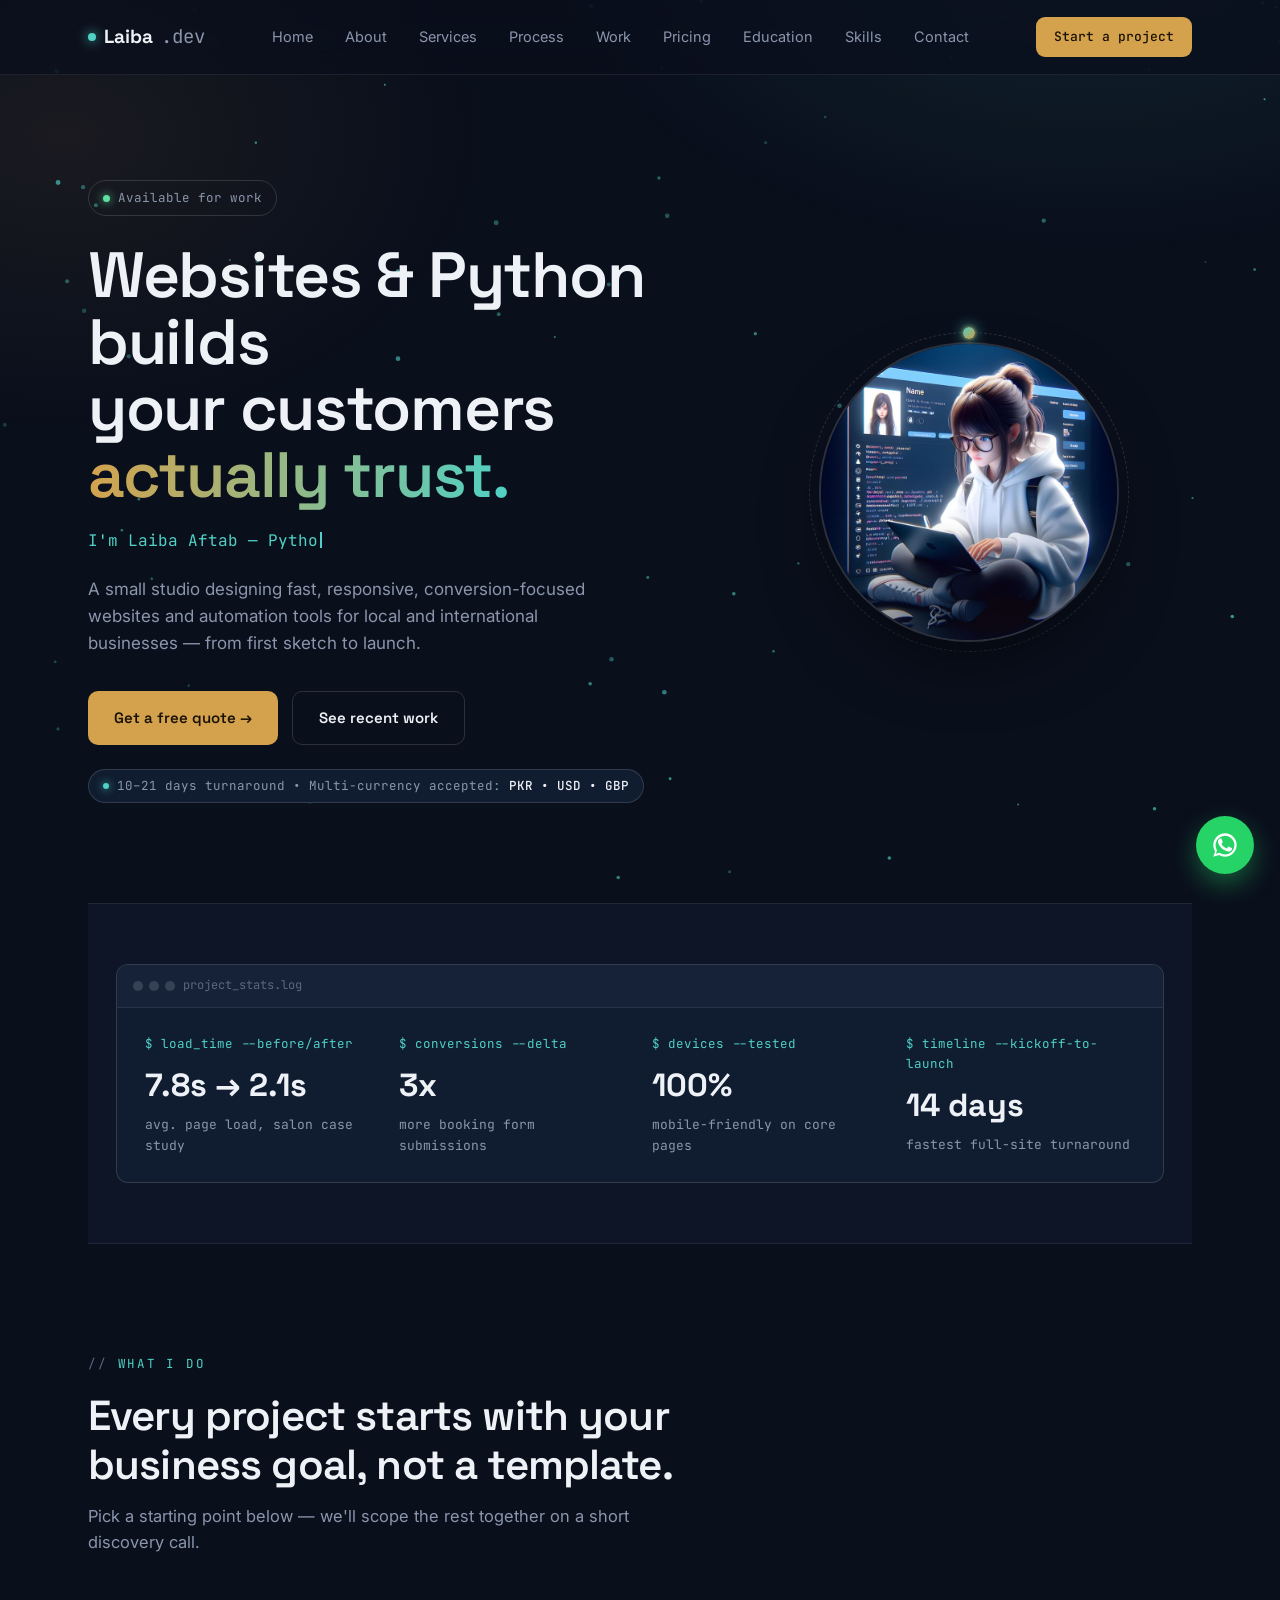
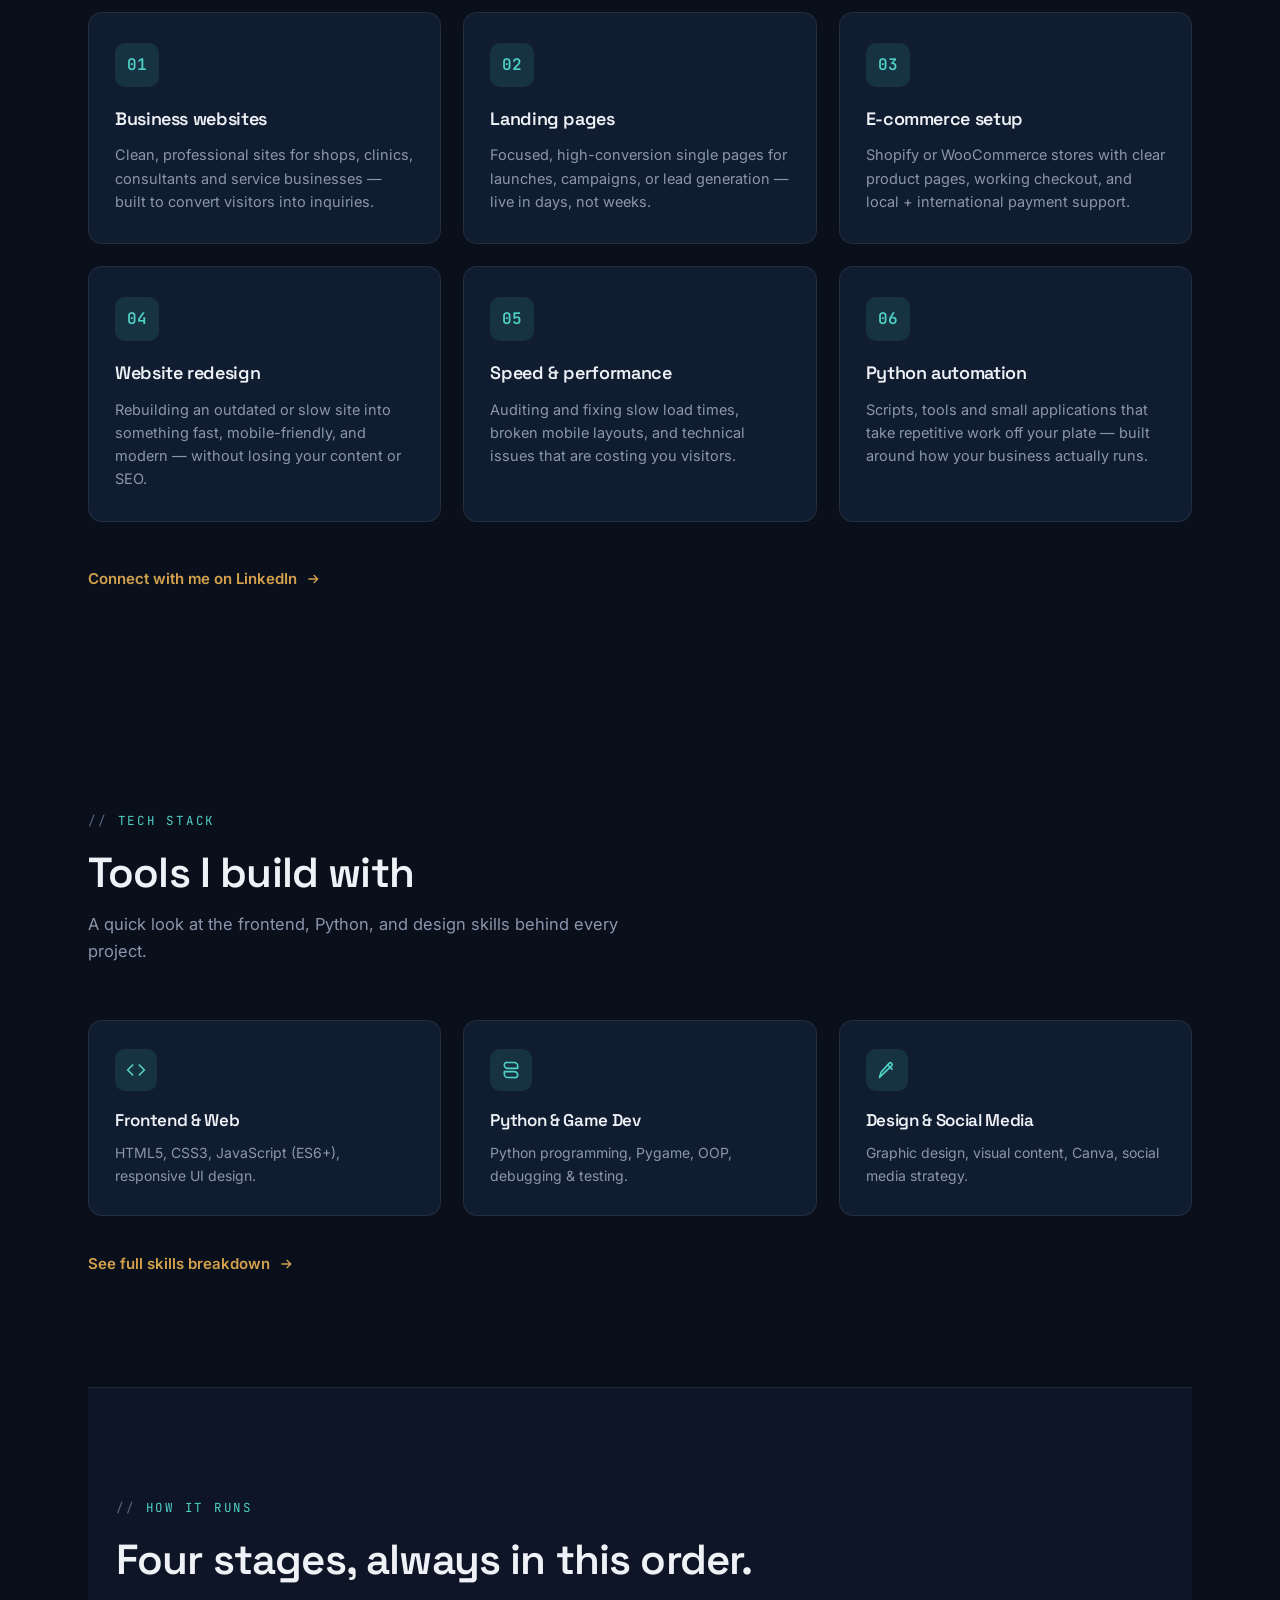
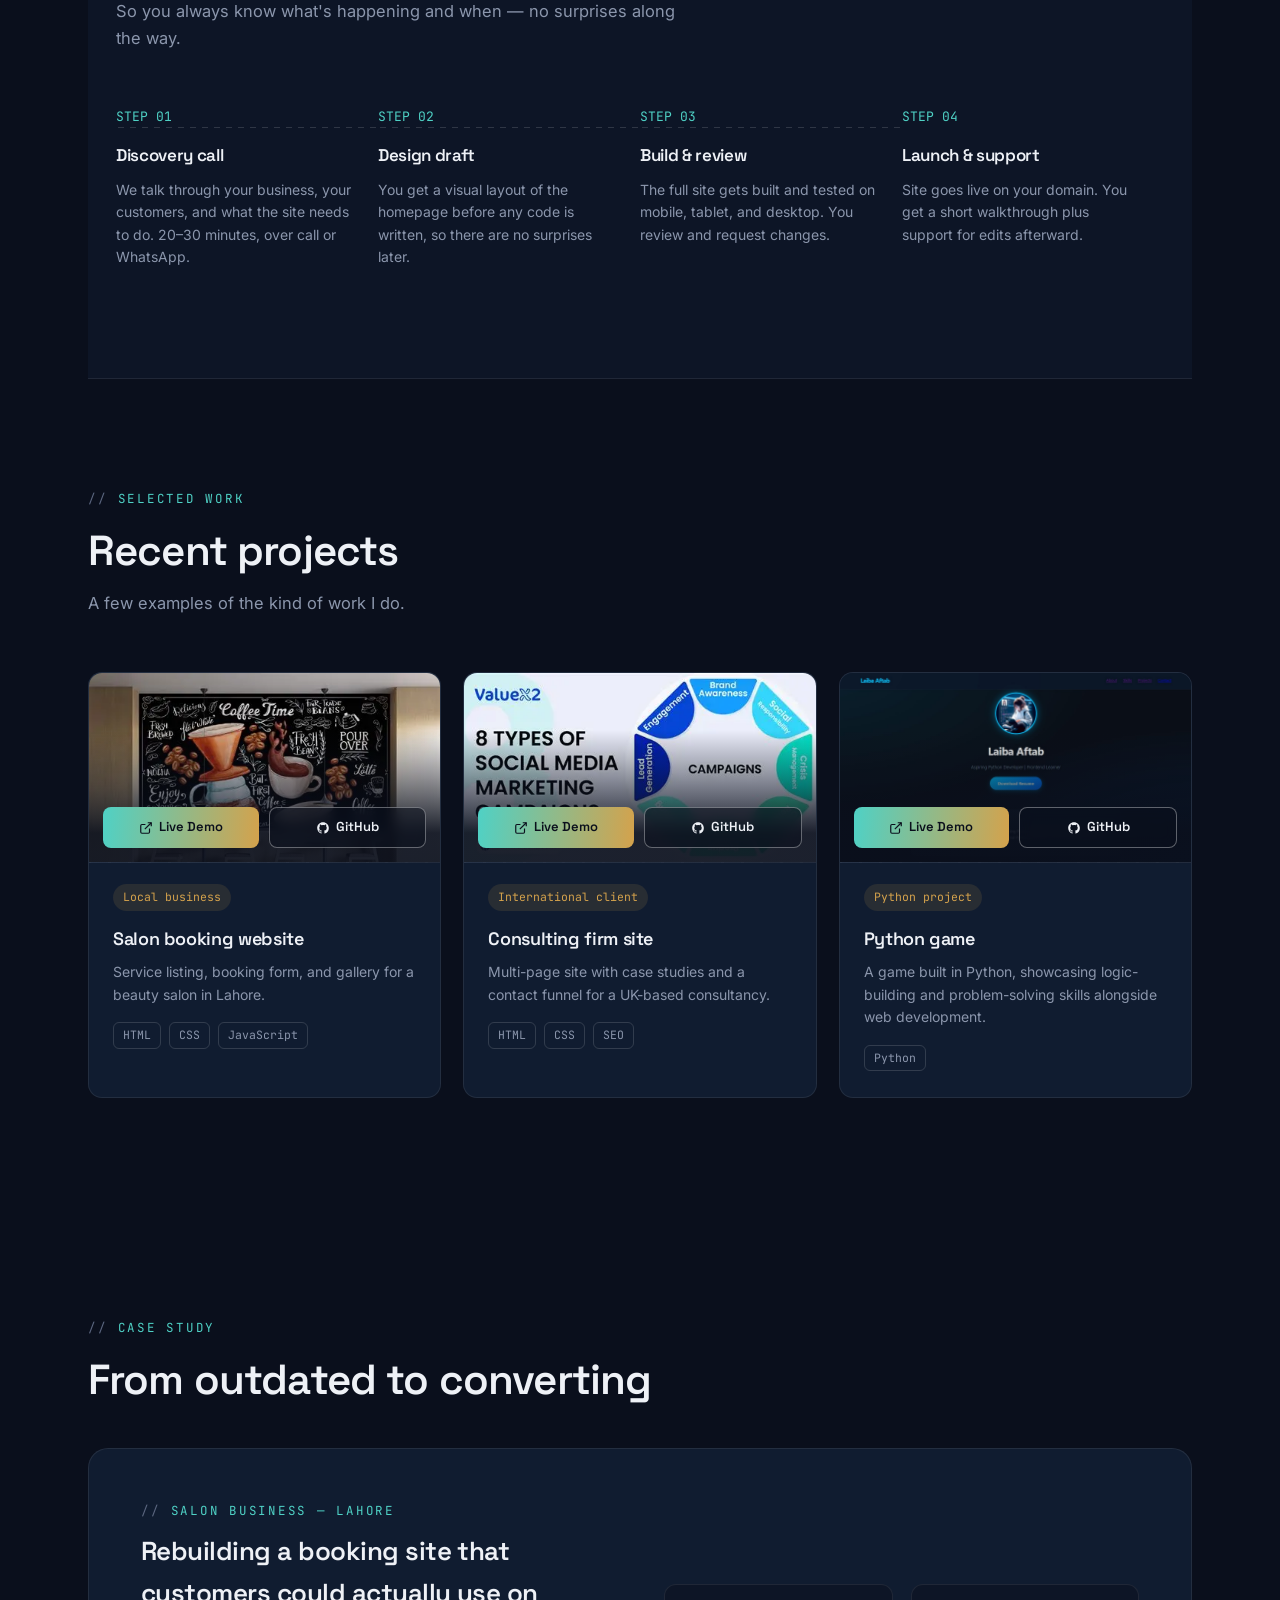
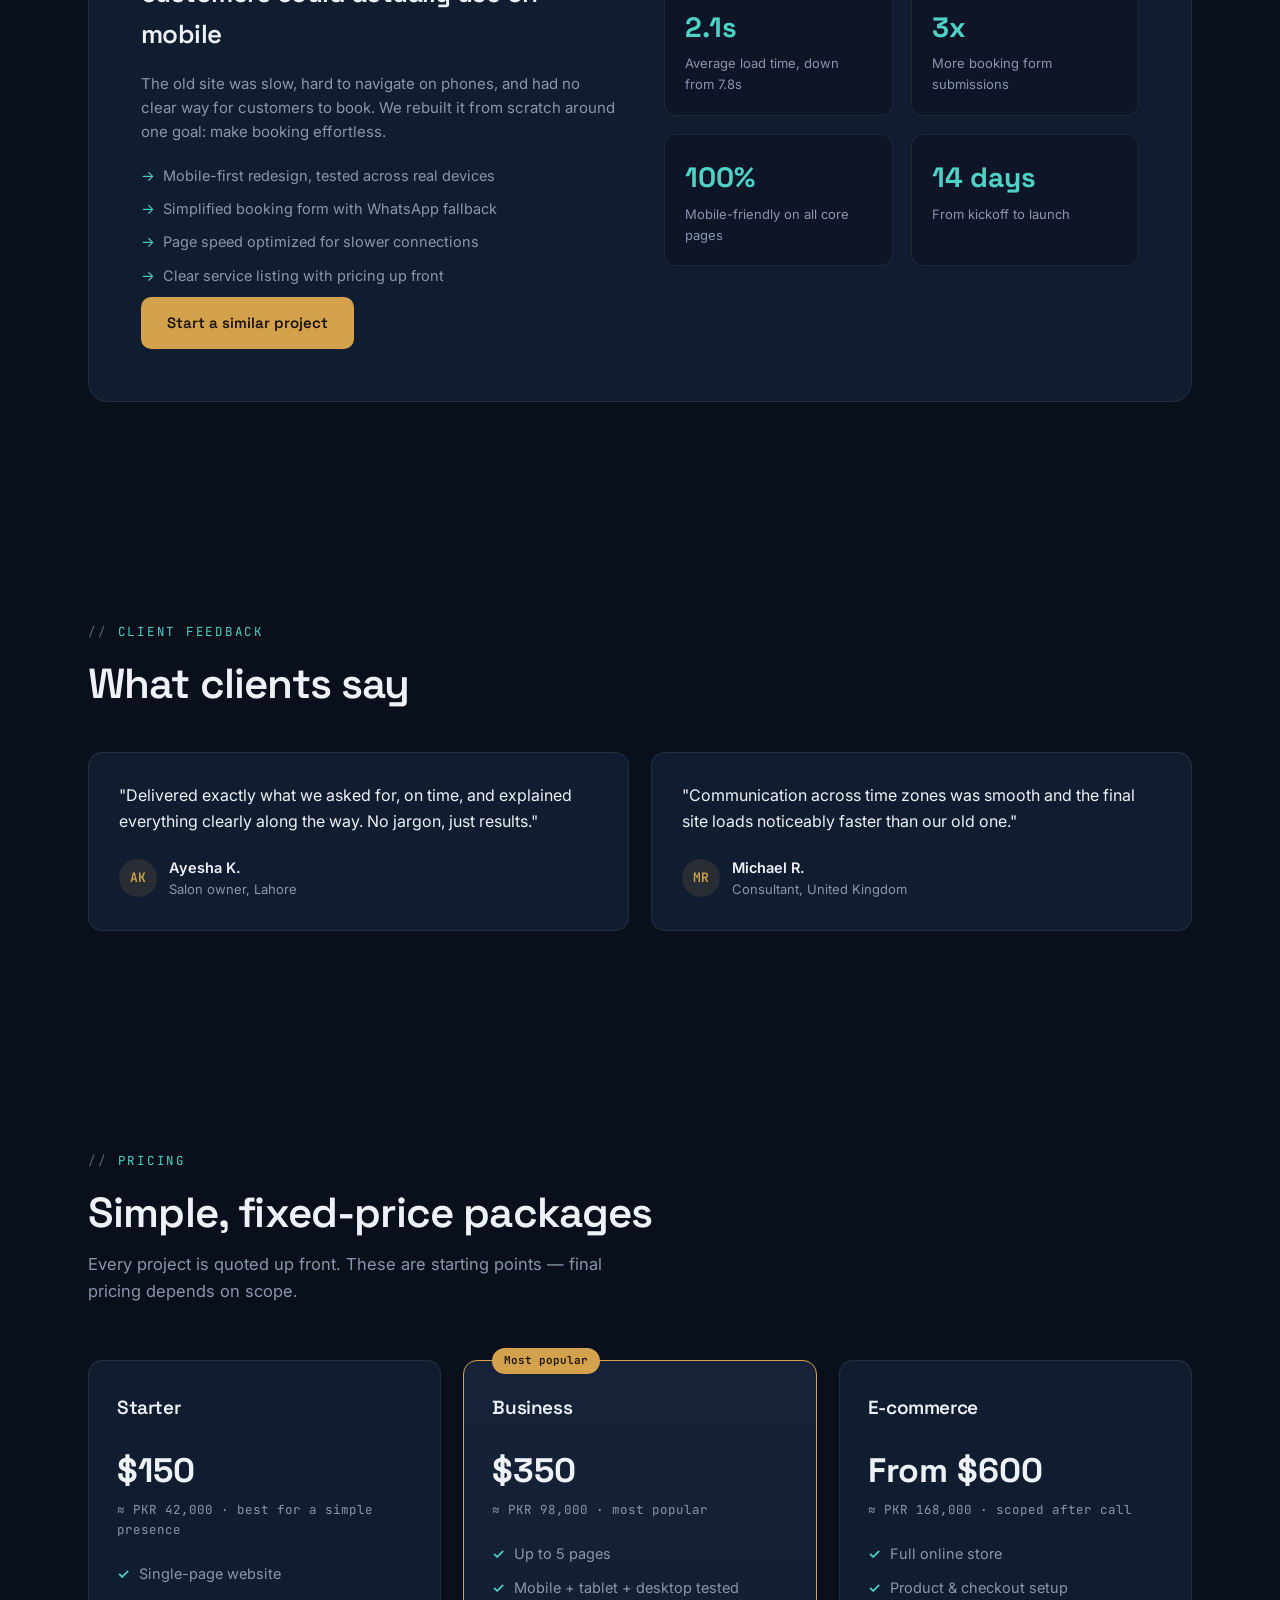
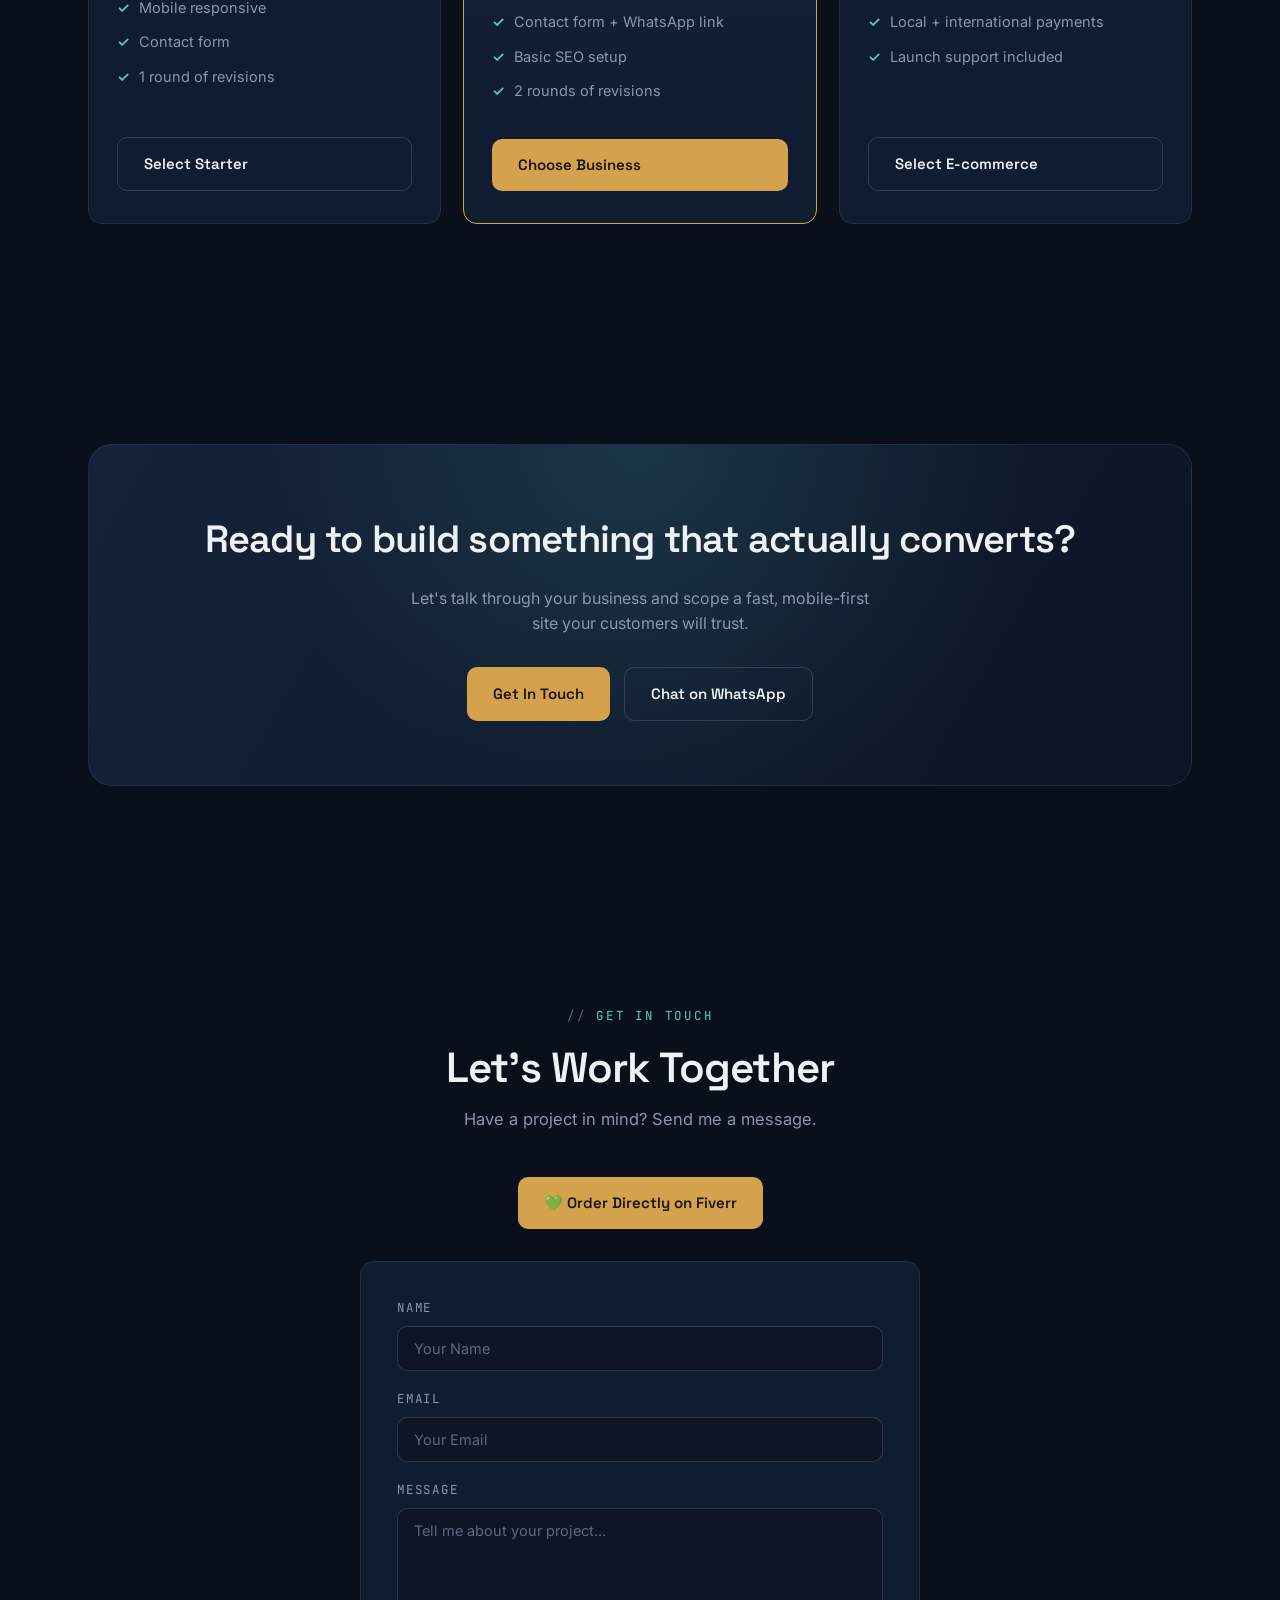
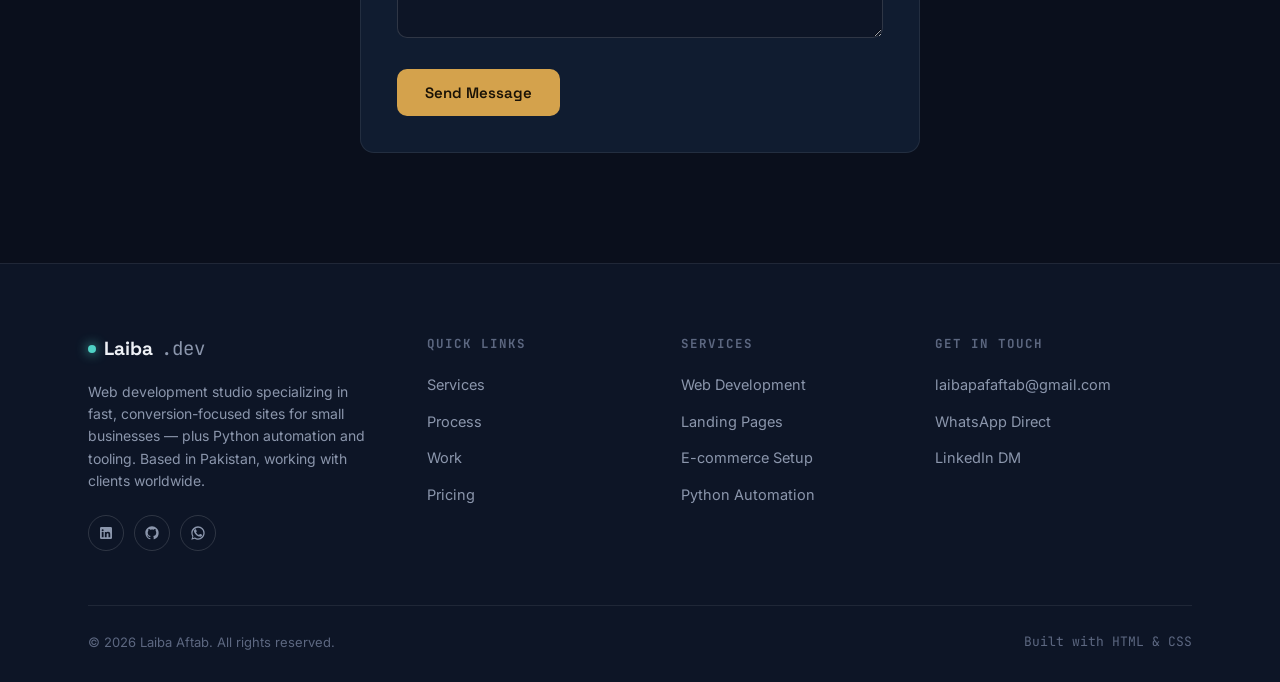
==== commit 9665b8ca: "Add files via upload" ====
--- a/index.html
+++ b/index.html
@@ -158,16 +158,30 @@
     .currency-tag strong { color: var(--text); font-weight: 500; }
     .currency-dot { width: 6px; height: 6px; border-radius: 50%; background: var(--teal); box-shadow: 0 0 8px var(--teal); }
 
-    .hero-photo-wrap { position: relative; justify-self: center; }
+    .hero-photo-wrap { position: relative; justify-self: center; width: 320px; height: 320px; }
     .hero-photo-frame {
-      width: 300px; height: 340px; border-radius: 26px; overflow: hidden; position: relative;
-      border: 1px solid var(--border-strong); box-shadow: 0 30px 70px -20px rgba(0,0,0,0.6);
+      width: 300px; height: 300px; border-radius: 50%; overflow: hidden; position: relative;
+      border: 2px solid var(--border-strong); box-shadow: 0 30px 70px -20px rgba(0,0,0,0.6);
+      margin: 10px;
     }
     .hero-photo-frame img { width: 100%; height: 100%; object-fit: cover; }
     .hero-photo-frame::after {
       content: ""; position: absolute; inset: 0;
-      background: linear-gradient(180deg, transparent 60%, rgba(10,15,28,0.7));
-    }
+      background: linear-gradient(180deg, transparent 60%, rgba(10,15,28,0.55));
+    }
+    .orbit-ring {
+      position: absolute; inset: 0; border-radius: 50%;
+      border: 1px dashed var(--border-strong);
+      animation: orbitSpin 14s linear infinite;
+      pointer-events: none;
+    }
+    .orbit-dot {
+      position: absolute; top: -6px; left: 50%; width: 12px; height: 12px; margin-left: -6px;
+      border-radius: 50%; background: linear-gradient(135deg, var(--teal), var(--gold));
+      box-shadow: 0 0 14px var(--teal), 0 0 4px var(--gold);
+    }
+    @keyframes orbitSpin { from { transform: rotate(0deg); } to { transform: rotate(360deg); } }
+    @media (prefers-reduced-motion: reduce) { .orbit-ring { animation: none; } }
     .float-card {
       position: absolute; background: var(--surface); border: 1px solid var(--border-strong);
       border-radius: 12px; padding: 12px 16px; font-family: 'JetBrains Mono', monospace; font-size: 12.5px;
@@ -527,6 +541,16 @@
       background: var(--teal); box-shadow: 0 0 8px var(--teal);
     }
     @media(max-width:900px){ .scroll-progress { display: none; } }
+    /* ---------- SCROLL REVEAL ANIMATIONS ---------- */
+    .reveal {
+      opacity: 0;
+      transform: translateY(28px);
+      transition: opacity .7s cubic-bezier(.22,.61,.36,1), transform .7s cubic-bezier(.22,.61,.36,1);
+    }
+    .reveal.visible { opacity: 1; transform: translateY(0); }
+    @media (prefers-reduced-motion: reduce) {
+      .reveal { opacity: 1; transform: none; transition: none; }
+    }
   </style>
 </head>
 <body>
@@ -562,7 +586,7 @@
     <div>
       <div class="badge"><span class="ping"></span> Available for work</div>
       <h1>Websites &amp; Python builds<br>your customers <span>actually trust.</span></h1>
-      <div class="hero-role mono">I'm Laiba Aftab — Web &amp; Python Developer<span class="cursor"></span></div>
+      <div class="hero-role mono">I'm Laiba Aftab — <span id="roleText"></span><span class="cursor"></span></div>
       <p class="lede">A small studio designing fast, responsive, conversion-focused websites and automation tools for local and international businesses — from first sketch to launch.</p>
       
       <div class="hero-ctas">
@@ -576,6 +600,7 @@
 
     <!-- CLEAN SINGLE PHOTO CONTAINER WITH YOUR IMAGE -->
     <div class="hero-photo-wrap">
+      <div class="orbit-ring"><span class="orbit-dot"></span></div>
       <div class="hero-photo-frame">  
         <img src="profile.jpg" alt="Laiba Aftab">
       </div>
@@ -585,7 +610,7 @@
   <!-- STATS TERMINAL -->
   <section class="stats-band" style="padding:0;">
     <div class="terminal" style="padding-top:0; padding-bottom:0;">
-      <div class="terminal-window" style="margin:60px 0;">
+      <div class="terminal-window reveal" style="margin:60px 0;">
         <div class="terminal-bar">
           <div class="dots"><span></span><span></span><span></span></div>
           project_stats.log
@@ -619,35 +644,35 @@
   <!-- SERVICES -->
   <section id="services">
     <div class="eyebrow">What I do</div>
-    <h2 class="section-title">Every project starts with your business goal, not a template.</h2>
+    <h2 class="section-title reveal">Every project starts with your business goal, not a template.</h2>
     <p class="section-sub">Pick a starting point below — we'll scope the rest together on a short discovery call.</p>
     <div class="services-grid">
-      <div class="service-card">
+      <div class="service-card reveal" style="transition-delay:0.00s">
         <div class="service-icon">01</div>
         <h3>Business websites</h3>
         <p>Clean, professional sites for shops, clinics, consultants and service businesses — built to convert visitors into inquiries.</p>
       </div>
-      <div class="service-card">
+      <div class="service-card reveal" style="transition-delay:0.08s">
         <div class="service-icon">02</div>
         <h3>Landing pages</h3>
         <p>Focused, high-conversion single pages for launches, campaigns, or lead generation — live in days, not weeks.</p>
       </div>
-      <div class="service-card">
+      <div class="service-card reveal" style="transition-delay:0.16s">
         <div class="service-icon">03</div>
         <h3>E-commerce setup</h3>
         <p>Shopify or WooCommerce stores with clear product pages, working checkout, and local + international payment support.</p>
       </div>
-      <div class="service-card">
+      <div class="service-card reveal" style="transition-delay:0.24s">
         <div class="service-icon">04</div>
         <h3>Website redesign</h3>
         <p>Rebuilding an outdated or slow site into something fast, mobile-friendly, and modern — without losing your content or SEO.</p>
       </div>
-      <div class="service-card">
+      <div class="service-card reveal" style="transition-delay:0.32s">
         <div class="service-icon">05</div>
         <h3>Speed &amp; performance</h3>
         <p>Auditing and fixing slow load times, broken mobile layouts, and technical issues that are costing you visitors.</p>
       </div>
-      <div class="service-card">
+      <div class="service-card reveal" style="transition-delay:0.40s">
         <div class="service-icon">06</div>
         <h3>Python automation</h3>
         <p>Scripts, tools and small applications that take repetitive work off your plate — built around how your business actually runs.</p>
@@ -659,20 +684,20 @@
   <!-- SKILLS PREVIEW -->
   <section id="skills-preview">
     <div class="eyebrow">Tech stack</div>
-    <h2 class="section-title">Tools I build with</h2>
+    <h2 class="section-title reveal">Tools I build with</h2>
     <p class="section-sub">A quick look at the frontend, Python, and design skills behind every project.</p>
     <div class="skills-preview-grid">
-      <div class="skills-preview-card">
+      <div class="skills-preview-card reveal" style="transition-delay:0.00s">
         <div class="skills-preview-icon"><svg width="20" height="20" viewBox="0 0 24 24" fill="none" stroke="currentColor" stroke-width="2" stroke-linecap="round" stroke-linejoin="round"><polyline points="16 18 22 12 16 6"/><polyline points="8 6 2 12 8 18"/></svg></div>
         <h3>Frontend &amp; Web</h3>
         <p>HTML5, CSS3, JavaScript (ES6+), responsive UI design.</p>
       </div>
-      <div class="skills-preview-card">
+      <div class="skills-preview-card reveal" style="transition-delay:0.08s">
         <div class="skills-preview-icon"><svg width="20" height="20" viewBox="0 0 24 24" fill="none" stroke="currentColor" stroke-width="2" stroke-linecap="round" stroke-linejoin="round"><path d="M8 3h8a4 4 0 0 1 4 4v3H8a4 4 0 0 1-4-4 3 3 0 0 1 4-3Z"/><path d="M16 21H8a4 4 0 0 1-4-4v-3h12a4 4 0 0 1 4 4 3 3 0 0 1-4 3Z"/></svg></div>
         <h3>Python &amp; Game Dev</h3>
         <p>Python programming, Pygame, OOP, debugging &amp; testing.</p>
       </div>
-      <div class="skills-preview-card">
+      <div class="skills-preview-card reveal" style="transition-delay:0.16s">
         <div class="skills-preview-icon"><svg width="20" height="20" viewBox="0 0 24 24" fill="none" stroke="currentColor" stroke-width="2" stroke-linecap="round" stroke-linejoin="round"><path d="M9.5 14.5 3 21l2-6.5L14.5 4A2.1 2.1 0 0 1 17.5 7Z"/><path d="M13 6l5 5"/></svg></div>
         <h3>Design &amp; Social Media</h3>
         <p>Graphic design, visual content, Canva, social media strategy.</p>
@@ -685,25 +710,25 @@
   <section class="process-band" id="process">
     <div class="wrap">
       <div class="eyebrow">How it runs</div>
-      <h2 class="section-title">Four stages, always in this order.</h2>
+      <h2 class="section-title reveal">Four stages, always in this order.</h2>
       <p class="section-sub">So you always know what's happening and when — no surprises along the way.</p>
       <div class="process-grid">
-        <div class="process-step">
+        <div class="process-step reveal" style="transition-delay:0.00s">
           <div class="step-num">STEP 01</div>
           <h4>Discovery call</h4>
           <p>We talk through your business, your customers, and what the site needs to do. 20–30 minutes, over call or WhatsApp.</p>
         </div>
-        <div class="process-step">
+        <div class="process-step reveal" style="transition-delay:0.08s">
           <div class="step-num">STEP 02</div>
           <h4>Design draft</h4>
           <p>You get a visual layout of the homepage before any code is written, so there are no surprises later.</p>
         </div>
-        <div class="process-step">
+        <div class="process-step reveal" style="transition-delay:0.16s">
           <div class="step-num">STEP 03</div>
           <h4>Build &amp; review</h4>
           <p>The full site gets built and tested on mobile, tablet, and desktop. You review and request changes.</p>
         </div>
-        <div class="process-step">
+        <div class="process-step reveal" style="transition-delay:0.24s">
           <div class="step-num">STEP 04</div>
           <h4>Launch &amp; support</h4>
           <p>Site goes live on your domain. You get a short walkthrough plus support for edits afterward.</p>
@@ -715,10 +740,10 @@
   <!-- PROJECTS -->
   <section id="work">
     <div class="eyebrow">Selected work</div>
-    <h2 class="section-title">Recent projects</h2>
+    <h2 class="section-title reveal">Recent projects</h2>
     <p class="section-sub">A few examples of the kind of work I do.</p>
     <div class="projects-grid">
-      <div class="project-card">
+      <div class="project-card reveal" style="transition-delay:0.00s">
         <div class="project-thumb">
           <img src="coffee-heaven.jpg" alt="Salon booking website landing page banner" onerror="this.parentElement.innerHTML='&lt;div class=&quot;thumb-label&quot;&gt;salon-booking/&lt;/div&gt;'">
           <div class="project-actions">
@@ -733,7 +758,7 @@
           <div class="tech-tags"><span>HTML</span><span>CSS</span><span>JavaScript</span></div>
         </div>
       </div>
-      <div class="project-card">
+      <div class="project-card reveal" style="transition-delay:0.08s">
         <div class="project-thumb">
           <img src="social-campaigns.jpg" alt="Consulting firm site landing page banner" onerror="this.parentElement.innerHTML='&lt;div class=&quot;thumb-label&quot;&gt;consulting-site/&lt;/div&gt;'">
           <div class="project-actions">
@@ -748,7 +773,7 @@
           <div class="tech-tags"><span>HTML</span><span>CSS</span><span>SEO</span></div>
         </div>
       </div>
-      <div class="project-card">
+      <div class="project-card reveal" style="transition-delay:0.16s">
         <div class="project-thumb">
           <img src="portfilo.jpg" alt="Python game banner" onerror="this.parentElement.innerHTML='&lt;div class=&quot;thumb-label&quot;&gt;python-game/&lt;/div&gt;'">
           <div class="project-actions">
@@ -769,7 +794,7 @@
   <!-- CASE STUDY -->
   <section>
     <div class="eyebrow">Case study</div>
-    <h2 class="section-title" style="margin-bottom:44px;">From outdated to converting</h2>
+    <h2 class="section-title reveal" style="margin-bottom:44px;">From outdated to converting</h2>
     <div class="case-study">
       <div>
         <div class="eyebrow" style="margin-bottom:10px;">Salon business — Lahore</div>
@@ -784,10 +809,10 @@
         <a href="#contact" class="btn btn-primary">Start a similar project</a>
       </div>
       <div class="case-metrics">
-        <div class="metric"><div class="num">2.1s</div><div class="label">Average load time, down from 7.8s</div></div>
-        <div class="metric"><div class="num">3x</div><div class="label">More booking form submissions</div></div>
-        <div class="metric"><div class="num">100%</div><div class="label">Mobile-friendly on all core pages</div></div>
-        <div class="metric"><div class="num">14 days</div><div class="label">From kickoff to launch</div></div>
+        <div class="metric reveal" style="transition-delay:0.00s"><div class="num">2.1s</div><div class="label">Average load time, down from 7.8s</div></div>
+        <div class="metric reveal" style="transition-delay:0.08s"><div class="num">3x</div><div class="label">More booking form submissions</div></div>
+        <div class="metric reveal" style="transition-delay:0.16s"><div class="num">100%</div><div class="label">Mobile-friendly on all core pages</div></div>
+        <div class="metric reveal" style="transition-delay:0.24s"><div class="num">14 days</div><div class="label">From kickoff to launch</div></div>
       </div>
     </div>
   </section>
@@ -795,16 +820,16 @@
   <!-- TESTIMONIALS -->
   <section>
     <div class="eyebrow">Client feedback</div>
-    <h2 class="section-title" style="margin-bottom:44px;">What clients say</h2>
+    <h2 class="section-title reveal" style="margin-bottom:44px;">What clients say</h2>
     <div class="testi-grid">
-      <div class="testi-card">
+      <div class="testi-card reveal" style="transition-delay:0.00s">
         <p class="quote">"Delivered exactly what we asked for, on time, and explained everything clearly along the way. No jargon, just results."</p>
         <div class="testi-who">
           <div class="testi-avatar">AK</div>
           <div><div class="name">Ayesha K.</div><div class="role">Salon owner, Lahore</div></div>
         </div>
       </div>
-      <div class="testi-card">
+      <div class="testi-card reveal" style="transition-delay:0.08s">
         <p class="quote">"Communication across time zones was smooth and the final site loads noticeably faster than our old one."</p>
         <div class="testi-who">
           <div class="testi-avatar">MR</div>
@@ -817,10 +842,10 @@
   <!-- PRICING -->
   <section id="pricing">
     <div class="eyebrow">Pricing</div>
-    <h2 class="section-title">Simple, fixed-price packages</h2>
+    <h2 class="section-title reveal">Simple, fixed-price packages</h2>
     <p class="section-sub">Every project is quoted up front. These are starting points — final pricing depends on scope.</p>
     <div class="pricing-grid">
-      <div class="price-card">
+      <div class="price-card reveal" style="transition-delay:0.00s">
         <h3>Starter</h3>
         <div class="price-amt">$150</div>
         <div class="price-pkr">≈ PKR 42,000 · best for a simple presence</div>
@@ -832,7 +857,7 @@
         </ul>
         <a href="#contact" class="btn btn-ghost">Select Starter</a>
       </div>
-      <div class="price-card featured">
+      <div class="price-card featured reveal" style="transition-delay:0.08s">
         <h3>Business</h3>
         <div class="price-amt">$350</div>
         <div class="price-pkr">≈ PKR 98,000 · most popular</div>
@@ -845,7 +870,7 @@
         </ul>
         <a href="#contact" class="btn btn-primary">Choose Business</a>
       </div>
-      <div class="price-card">
+      <div class="price-card reveal" style="transition-delay:0.16s">
         <h3>E-commerce</h3>
         <div class="price-amt">From $600</div>
         <div class="price-pkr">≈ PKR 168,000 · scoped after call</div>
@@ -875,7 +900,7 @@
   <!-- CONTACT FORM -->
   <section id="contact" class="contact-section">
     <div class="eyebrow" style="justify-content:center;">Get in touch</div>
-    <h2 class="section-title">Let's Work Together</h2>
+    <h2 class="section-title reveal">Let's Work Together</h2>
     <p class="section-sub">Have a project in mind? Send me a message.</p>
 
     <a href="https://www.fiverr.com/s/1qr5Ra9" target="_blank" rel="noopener noreferrer" class="btn btn-primary" style="margin-bottom:32px; display:inline-flex;">💚 Order Directly on Fiverr</a>
@@ -1062,7 +1087,57 @@
       initParticles();
     });
   })();
+
+  // ROTATING TYPEWRITER ROLE TEXT
+  (function () {
+    var el = document.getElementById('roleText');
+    if (!el) return;
+    var roles = ['Web Developer', 'Python Developer', 'AI Automation Enthusiast', 'Freelance Designer'];
+    var roleIndex = 0, charIndex = 0, deleting = false;
+    var typeSpeed = 90, deleteSpeed = 45, pauseTime = 1400;
+
+    function tick() {
+      var current = roles[roleIndex];
+      if (!deleting) {
+        charIndex++;
+        el.textContent = current.substring(0, charIndex);
+        if (charIndex === current.length) {
+          deleting = true;
+          setTimeout(tick, pauseTime);
+          return;
+        }
+        setTimeout(tick, typeSpeed);
+      } else {
+        charIndex--;
+        el.textContent = current.substring(0, charIndex);
+        if (charIndex === 0) {
+          deleting = false;
+          roleIndex = (roleIndex + 1) % roles.length;
+        }
+        setTimeout(tick, deleteSpeed);
+      }
+    }
+    tick();
+  })();
+
+  // SCROLL REVEAL ANIMATIONS
+  (function () {
+    var revealEls = document.querySelectorAll('.reveal');
+    if (!('IntersectionObserver' in window) || revealEls.length === 0) {
+      revealEls.forEach(function (el) { el.classList.add('visible'); });
+      return;
+    }
+    var observer = new IntersectionObserver(function (entries) {
+      entries.forEach(function (entry) {
+        if (entry.isIntersecting) {
+          entry.target.classList.add('visible');
+          observer.unobserve(entry.target);
+        }
+      });
+    }, { threshold: 0.12, rootMargin: '0px 0px -40px 0px' });
+    revealEls.forEach(function (el) { observer.observe(el); });
+  })();
 </script>
-<script src="main.js"></script>
+
 </body>
 </html>
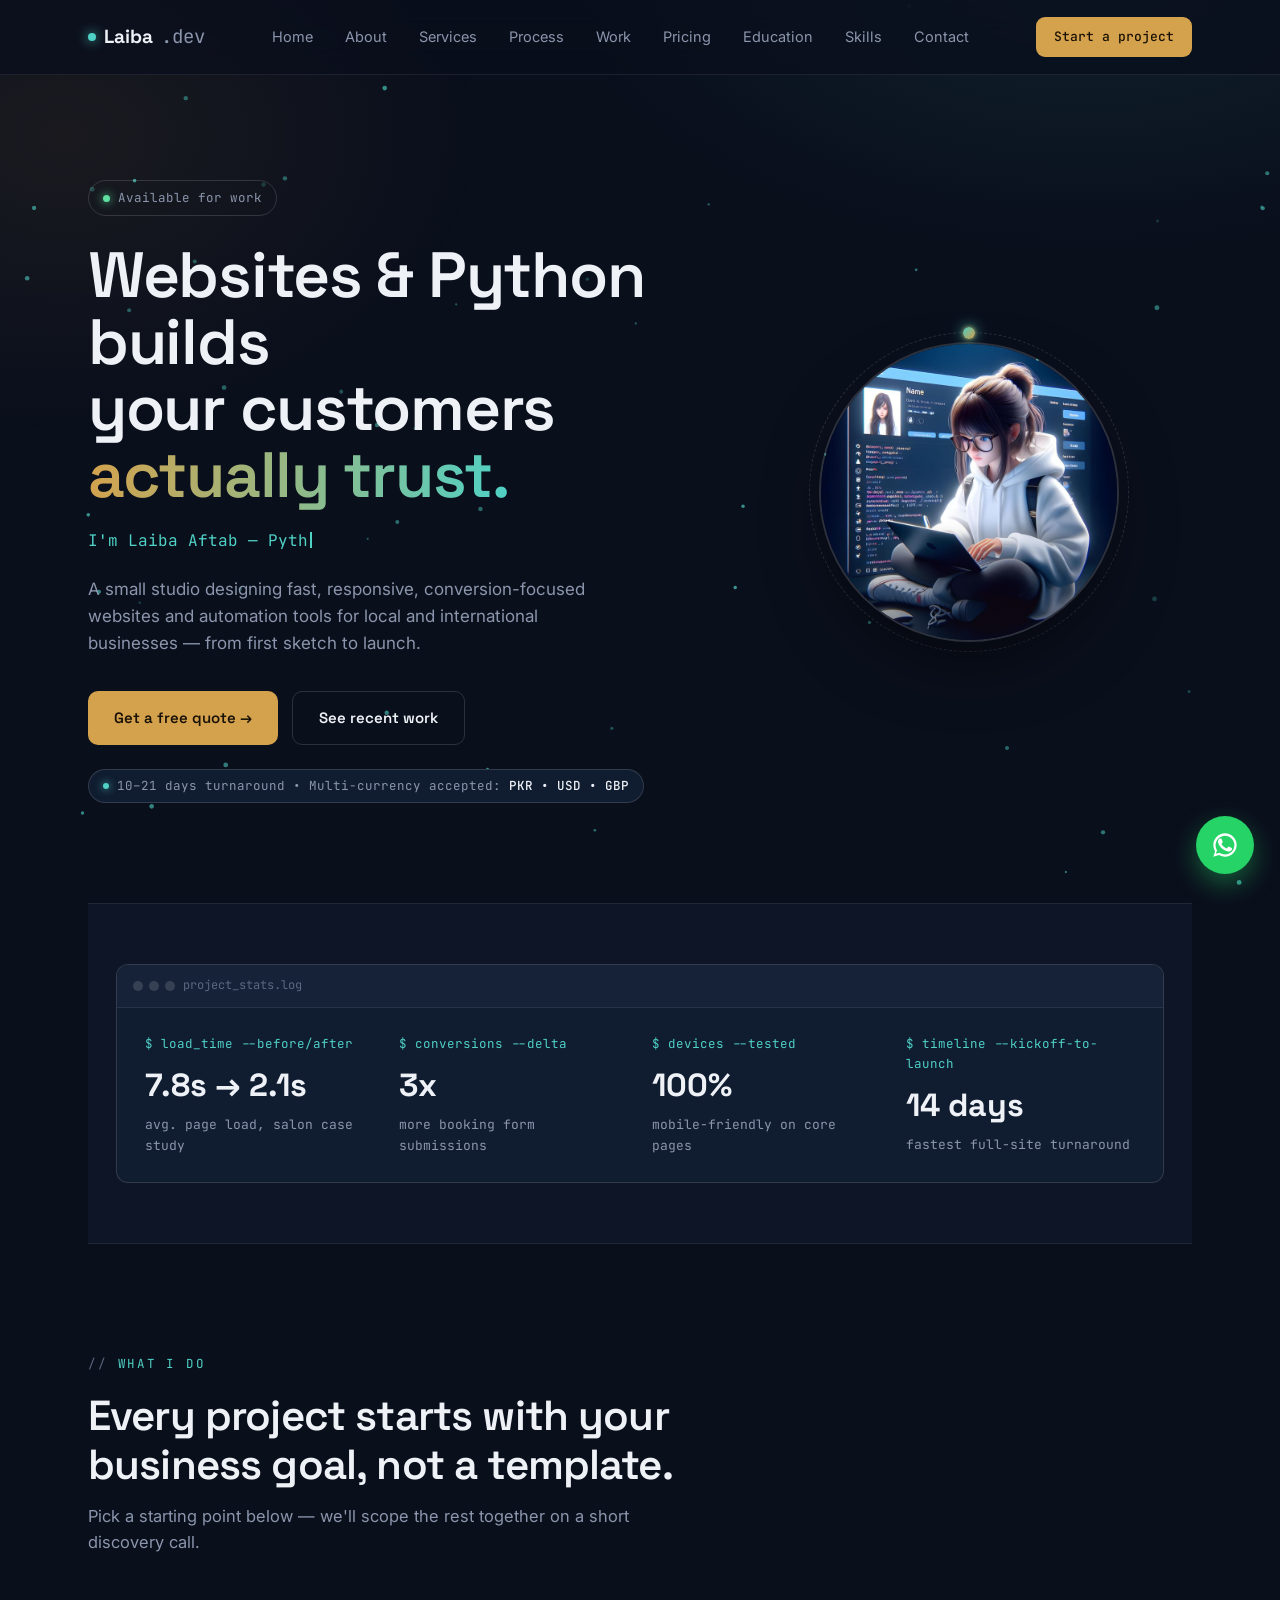
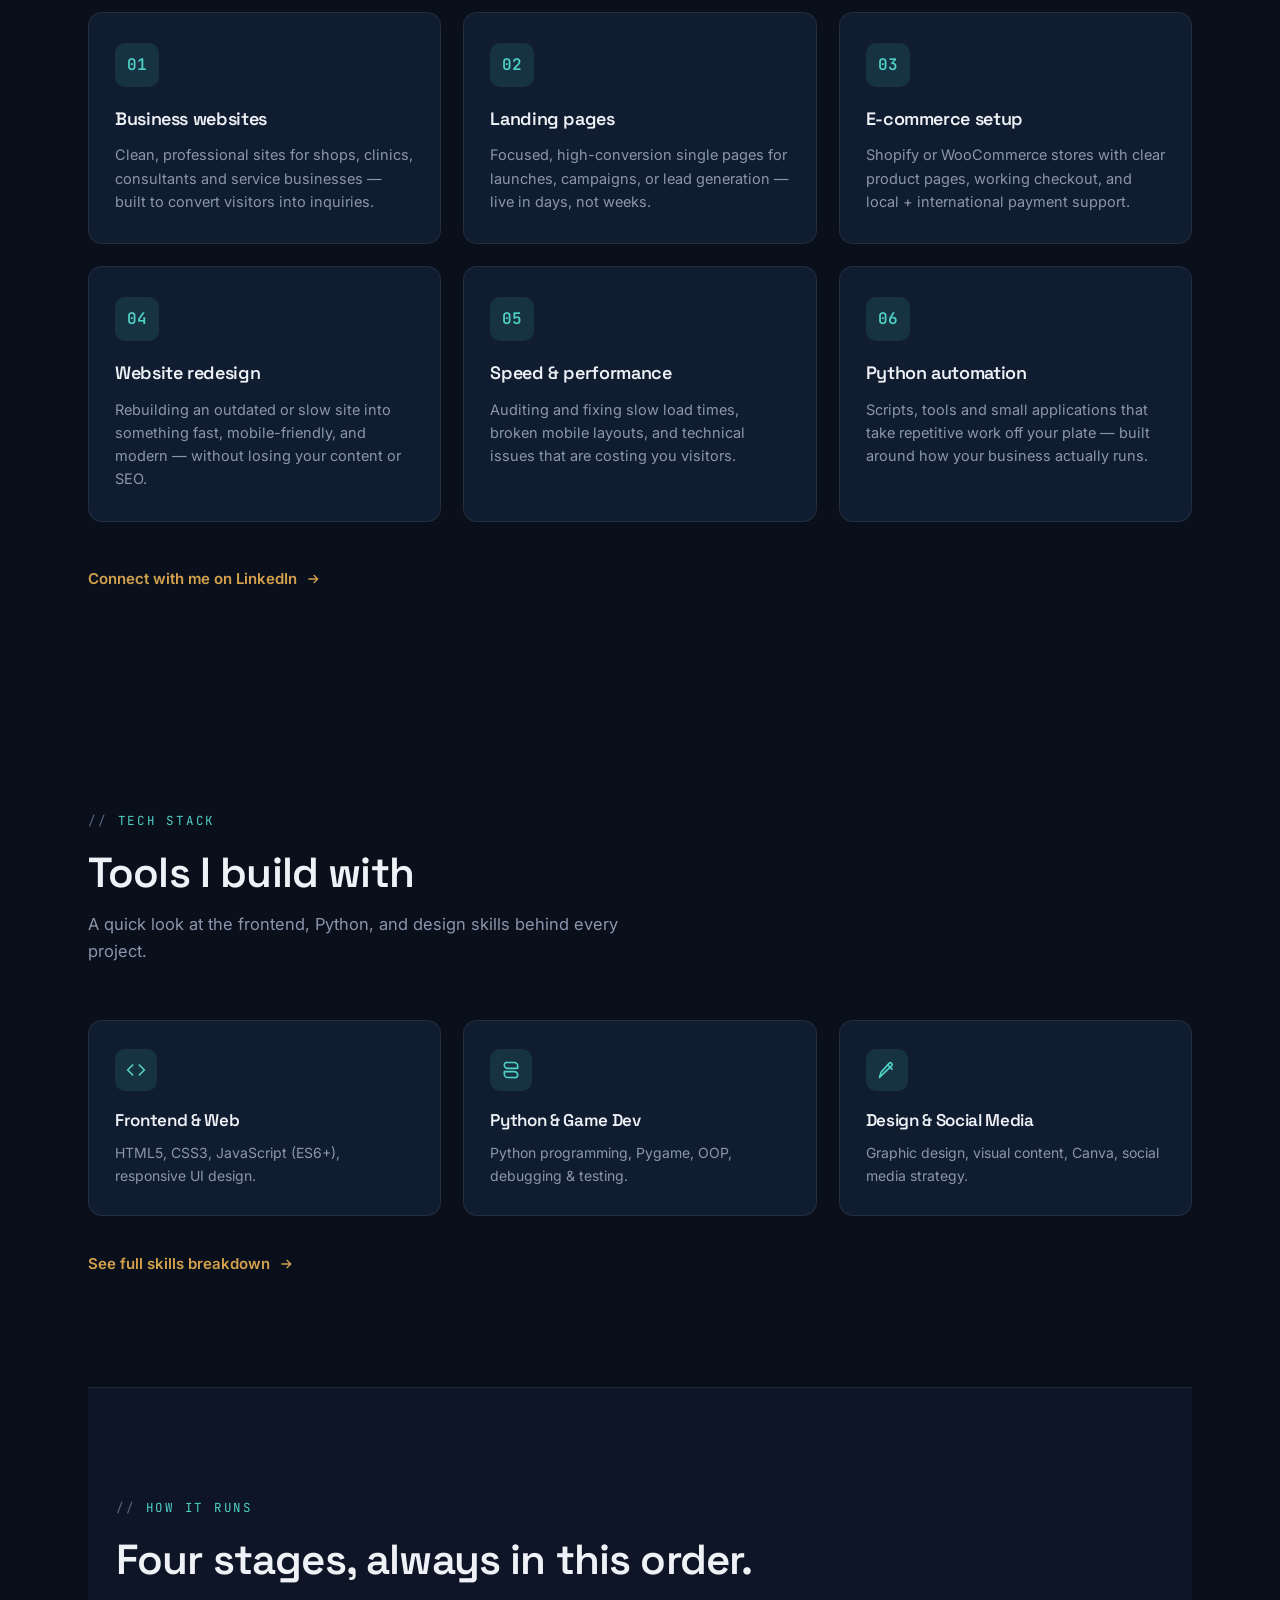
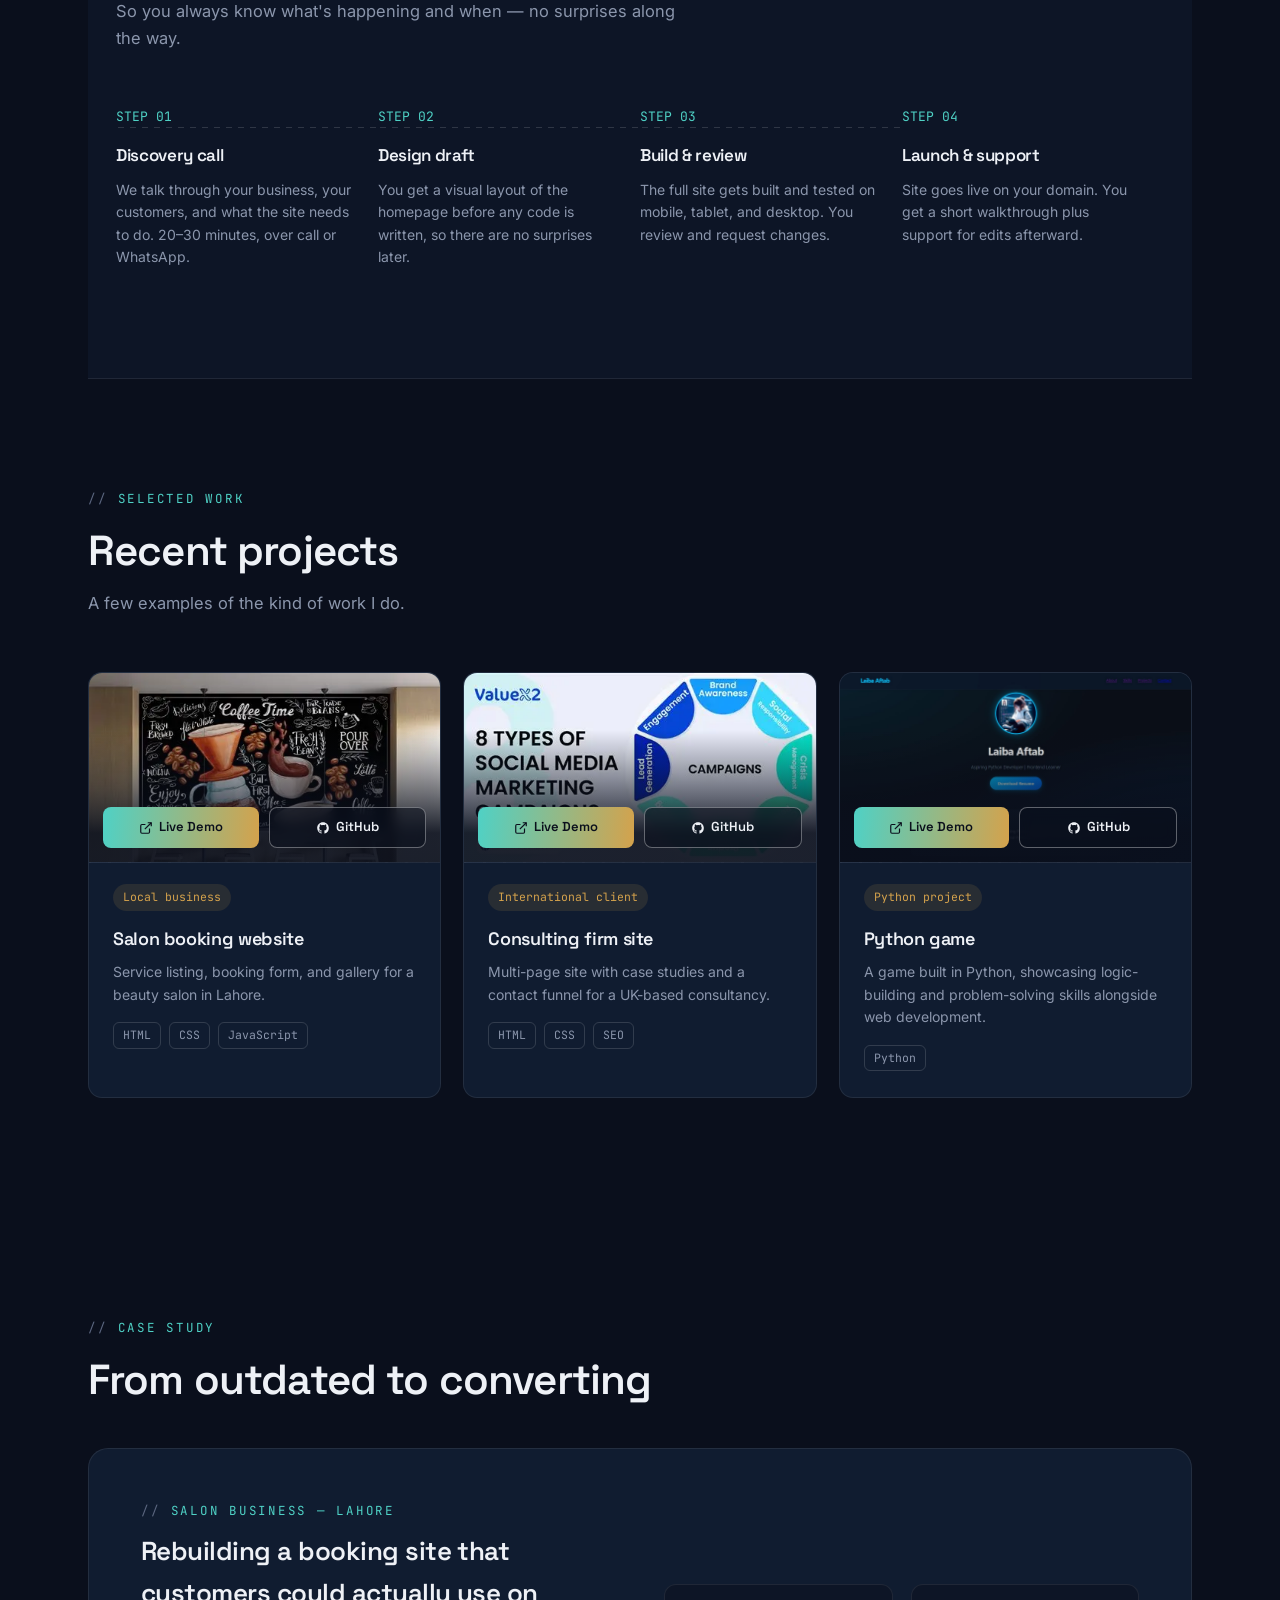
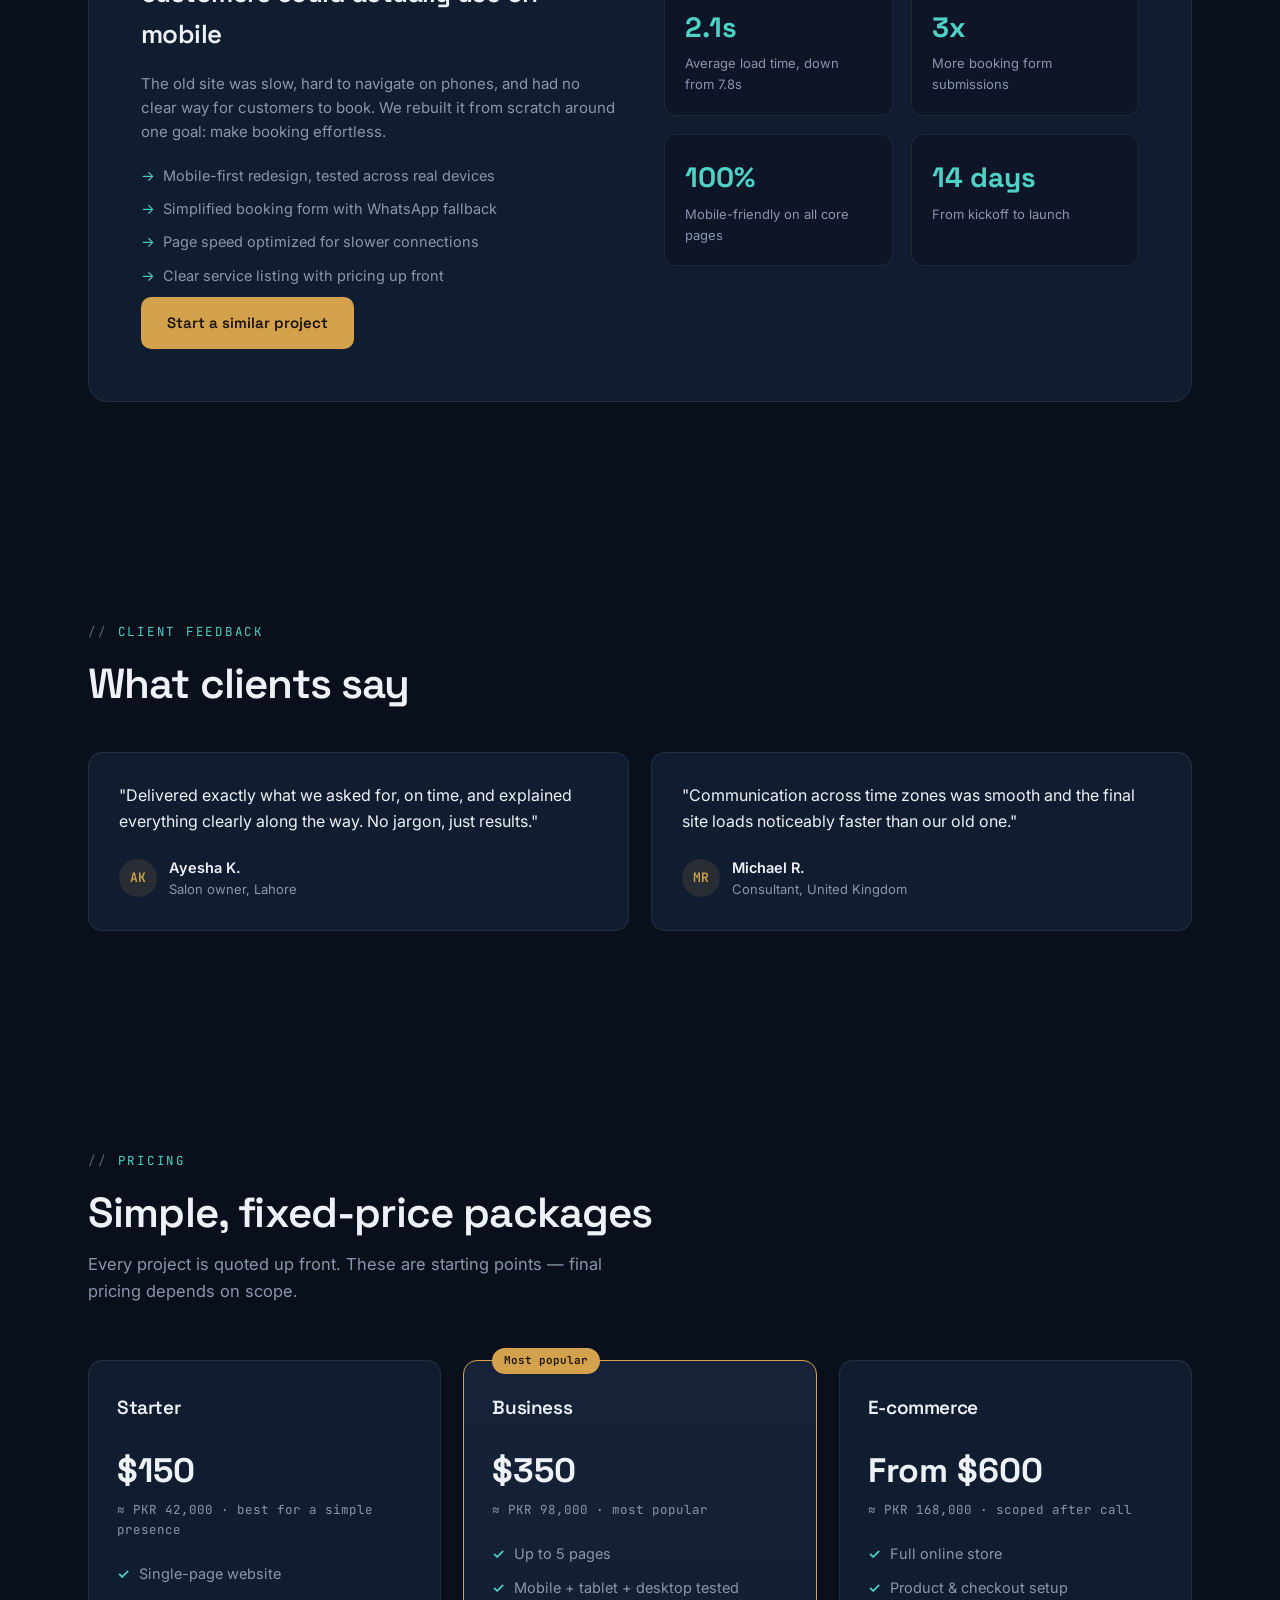
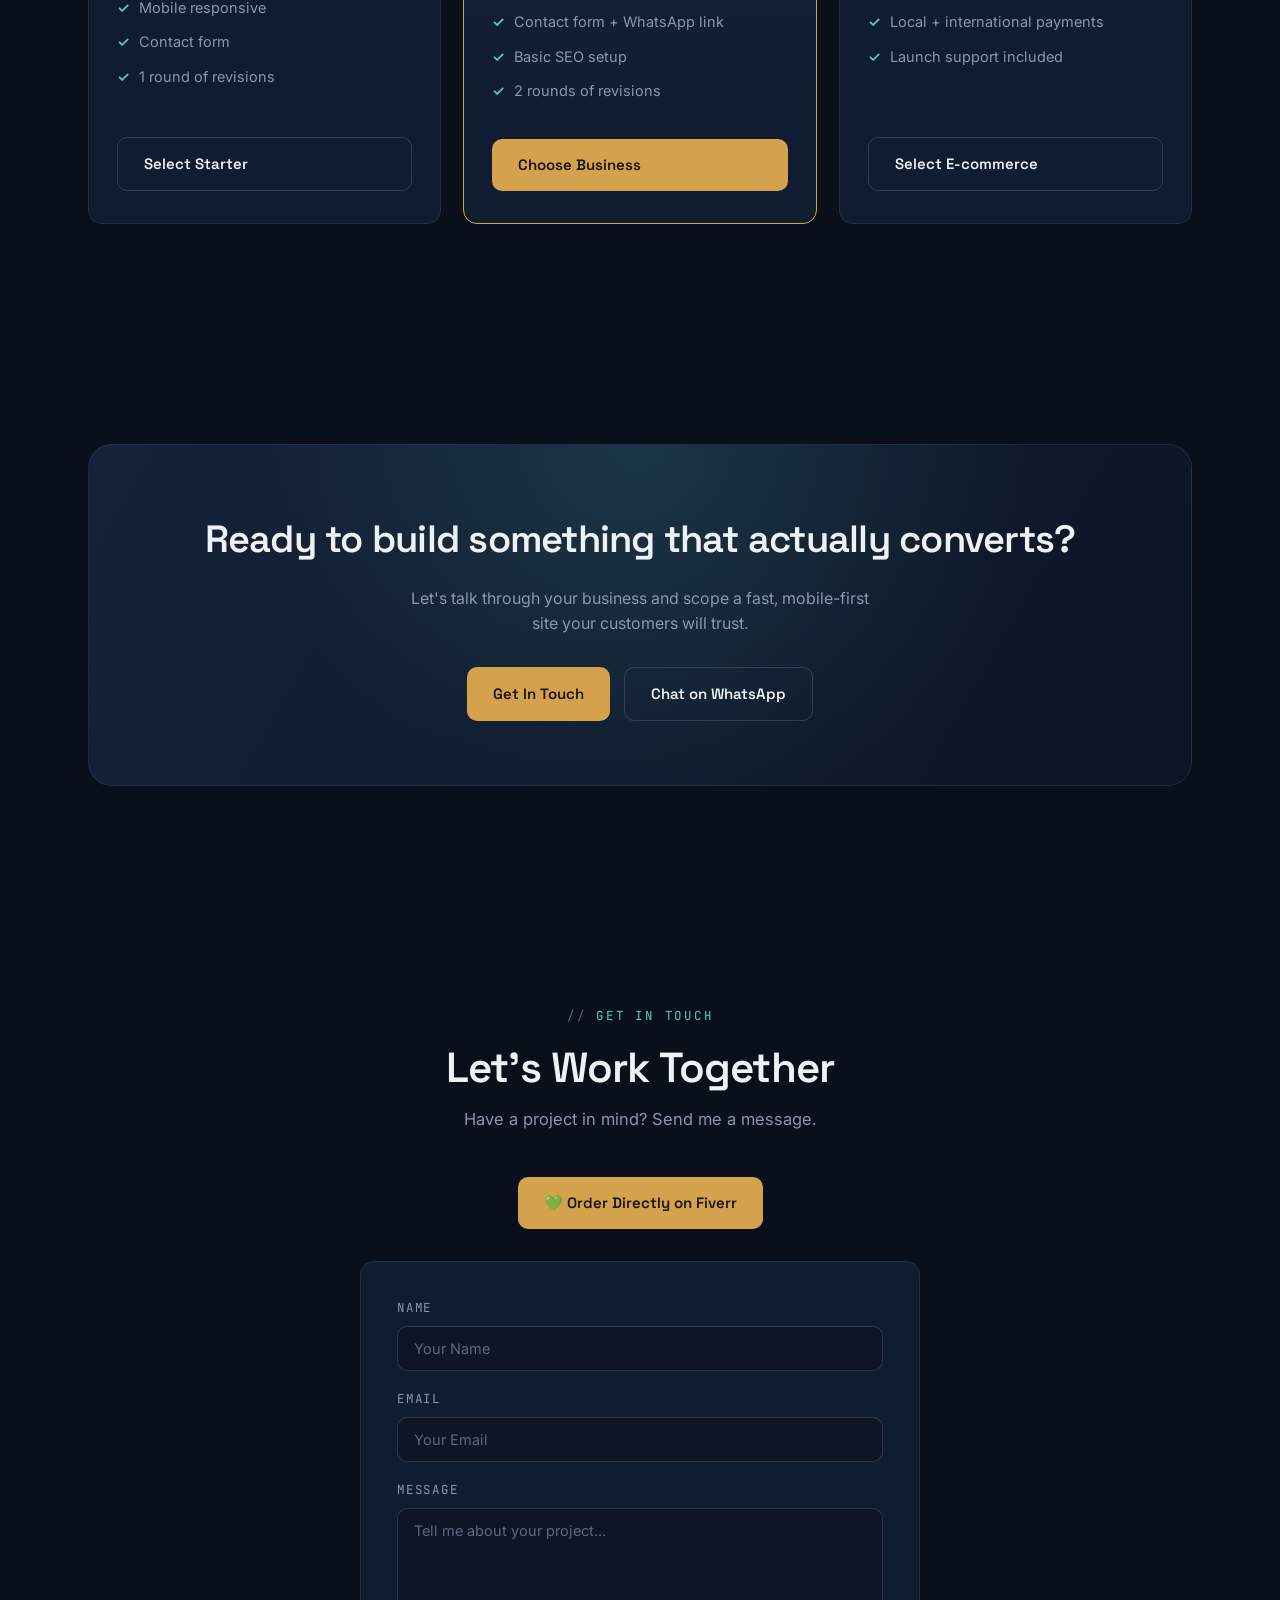
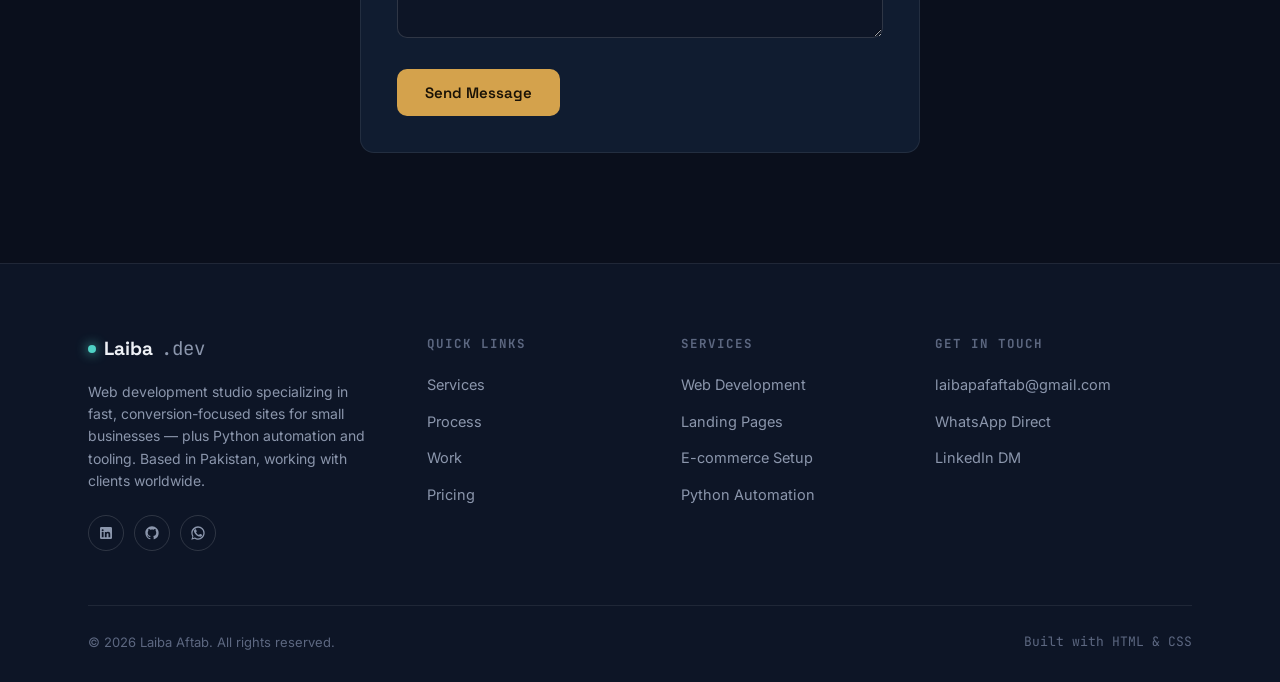
==== commit 2d19a548: "Add files via upload" ====
--- a/index.html
+++ b/index.html
@@ -577,7 +577,7 @@
       <a href="skills.html">Skills</a>
       <a href="index.html#contact">Contact</a>
     </nav>
-    <a href="#contact" class="nav-cta">Start a project</a>
+    <a href="index.html#contact" class="nav-cta">Start a project</a>
   </div> 
 </header>
 <main class="wrap">
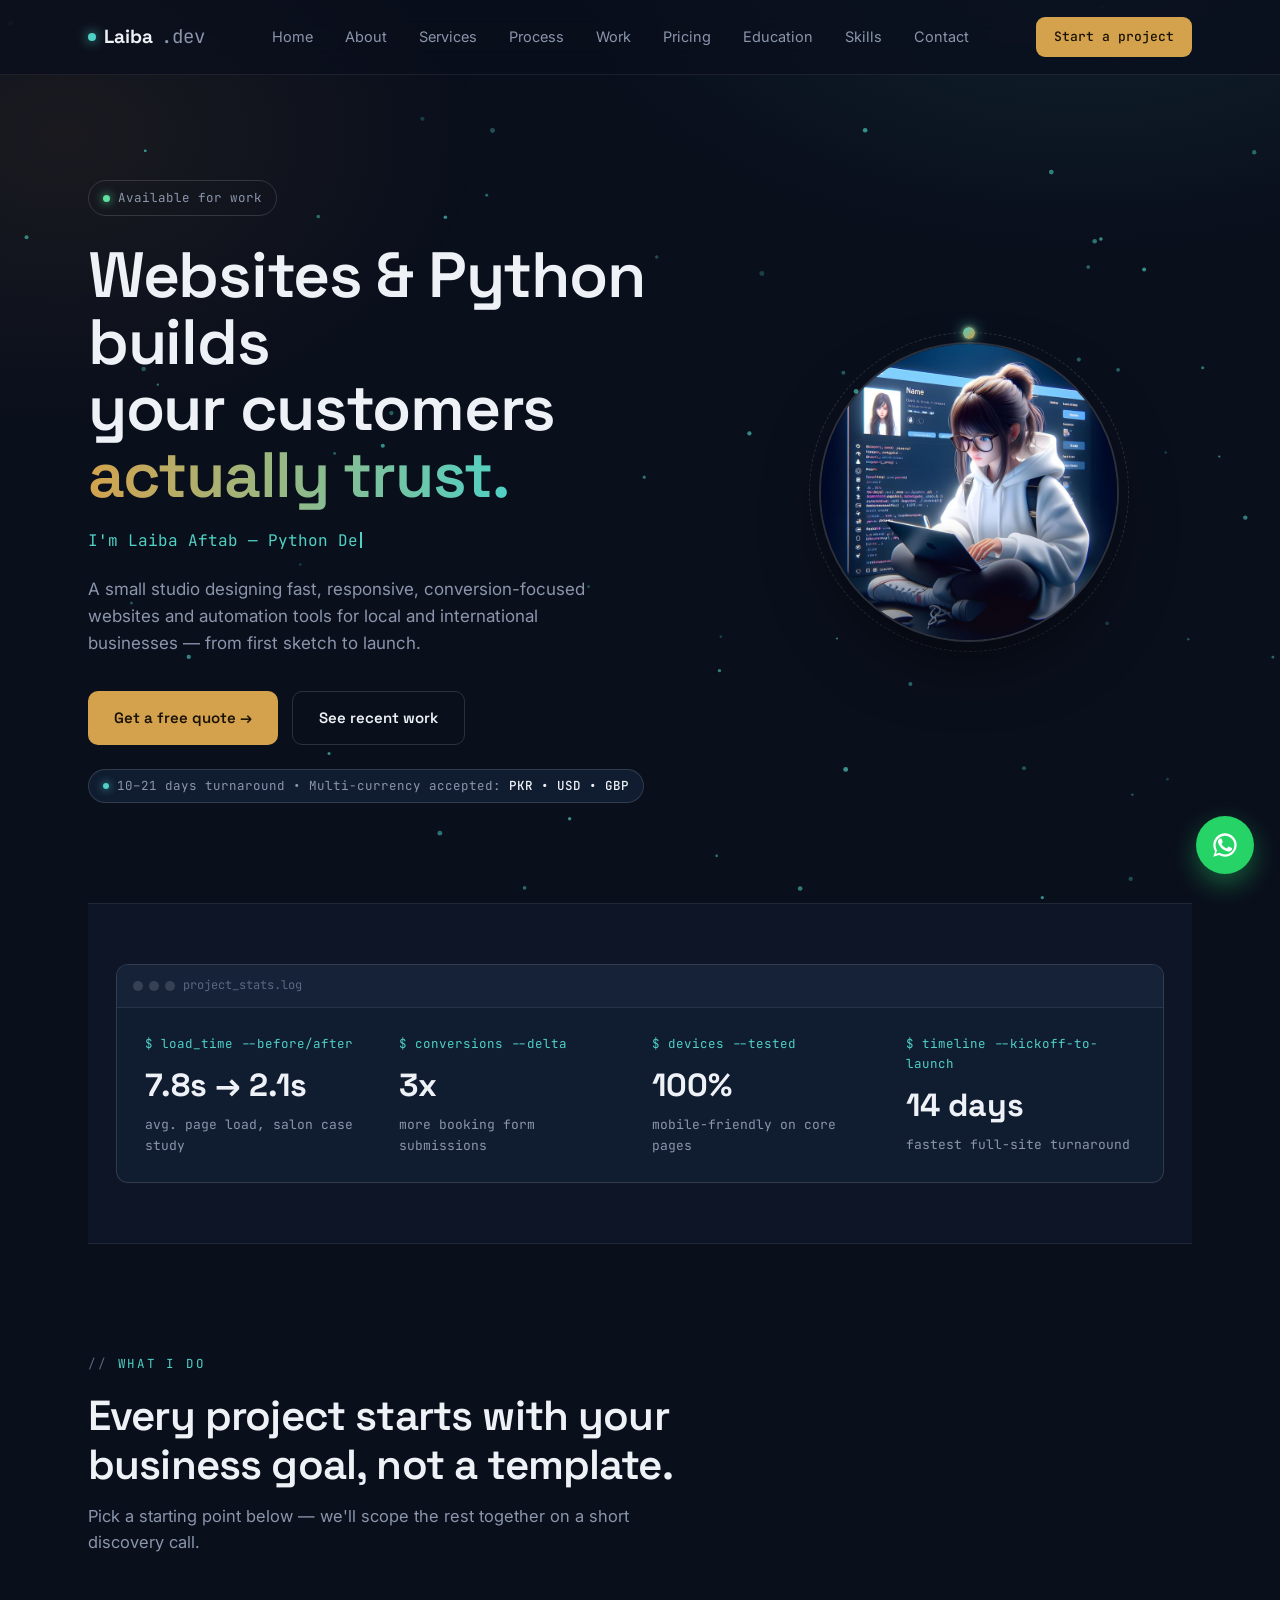
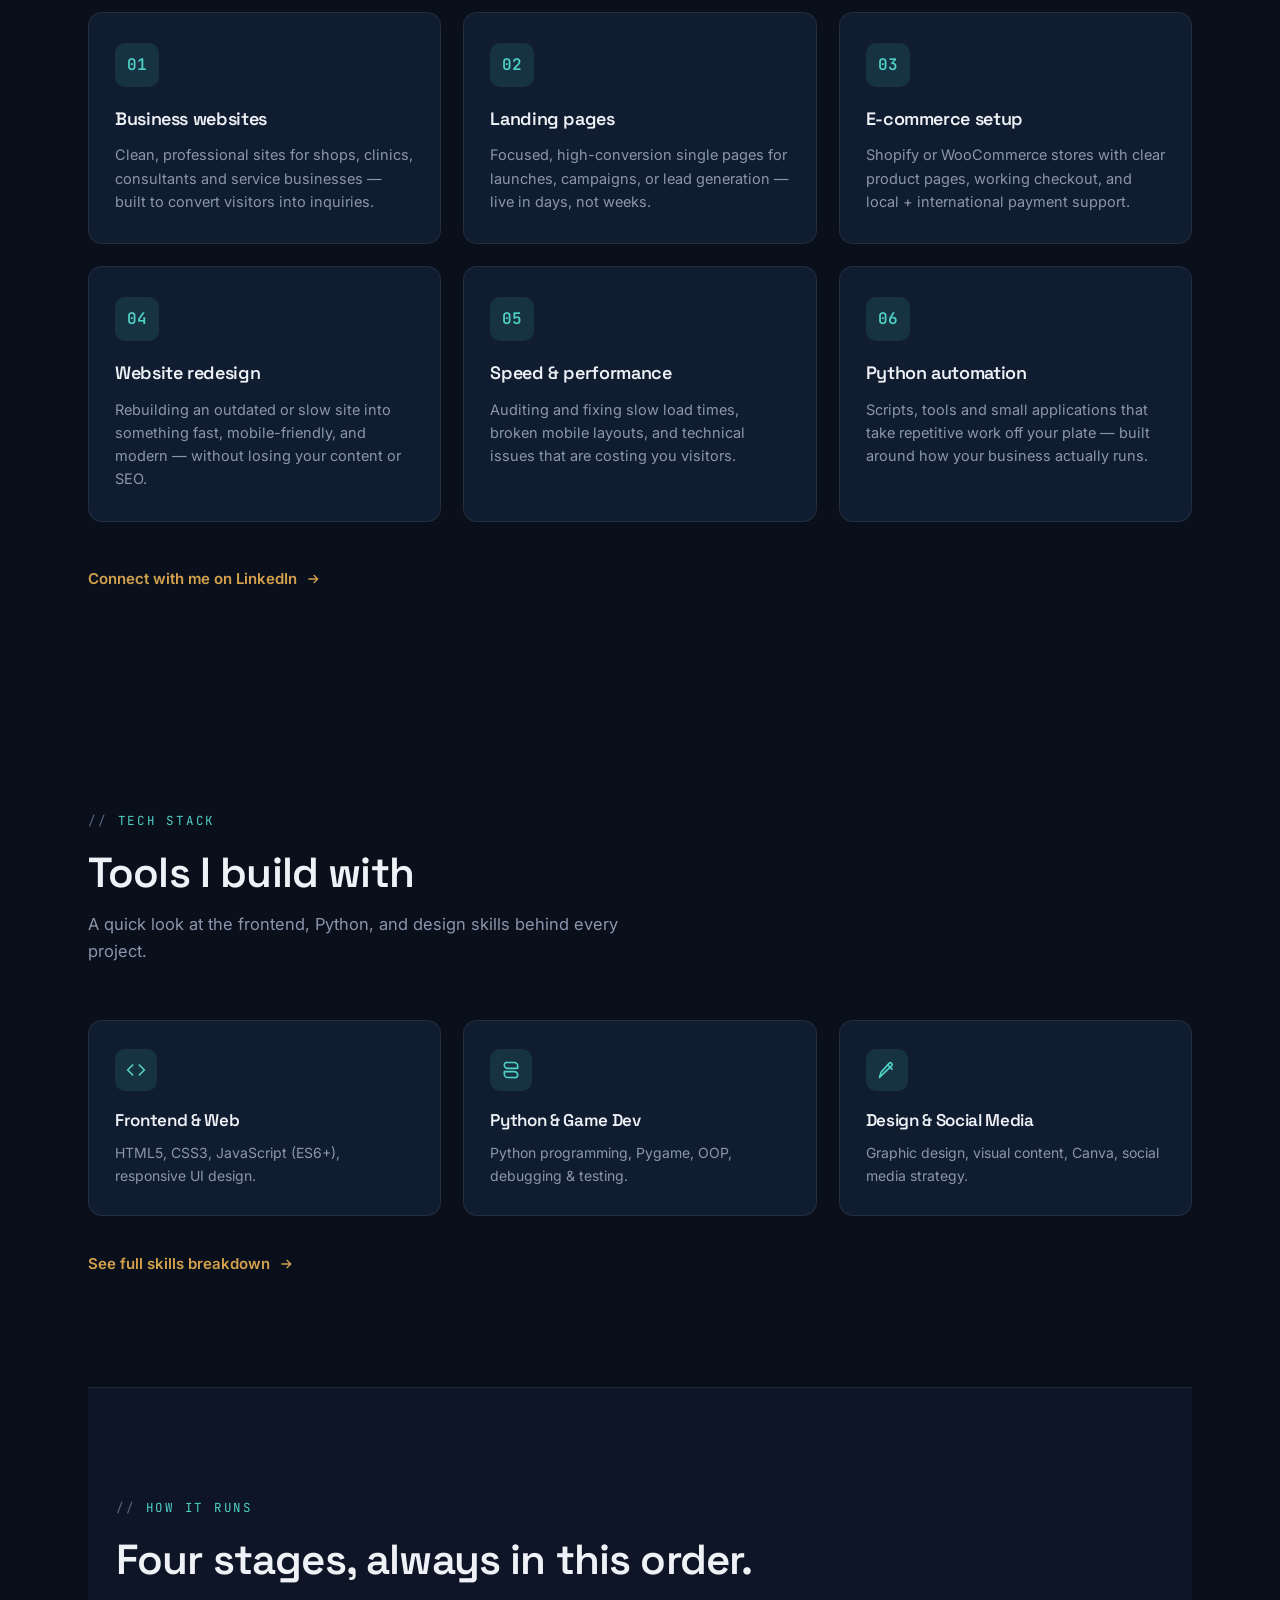
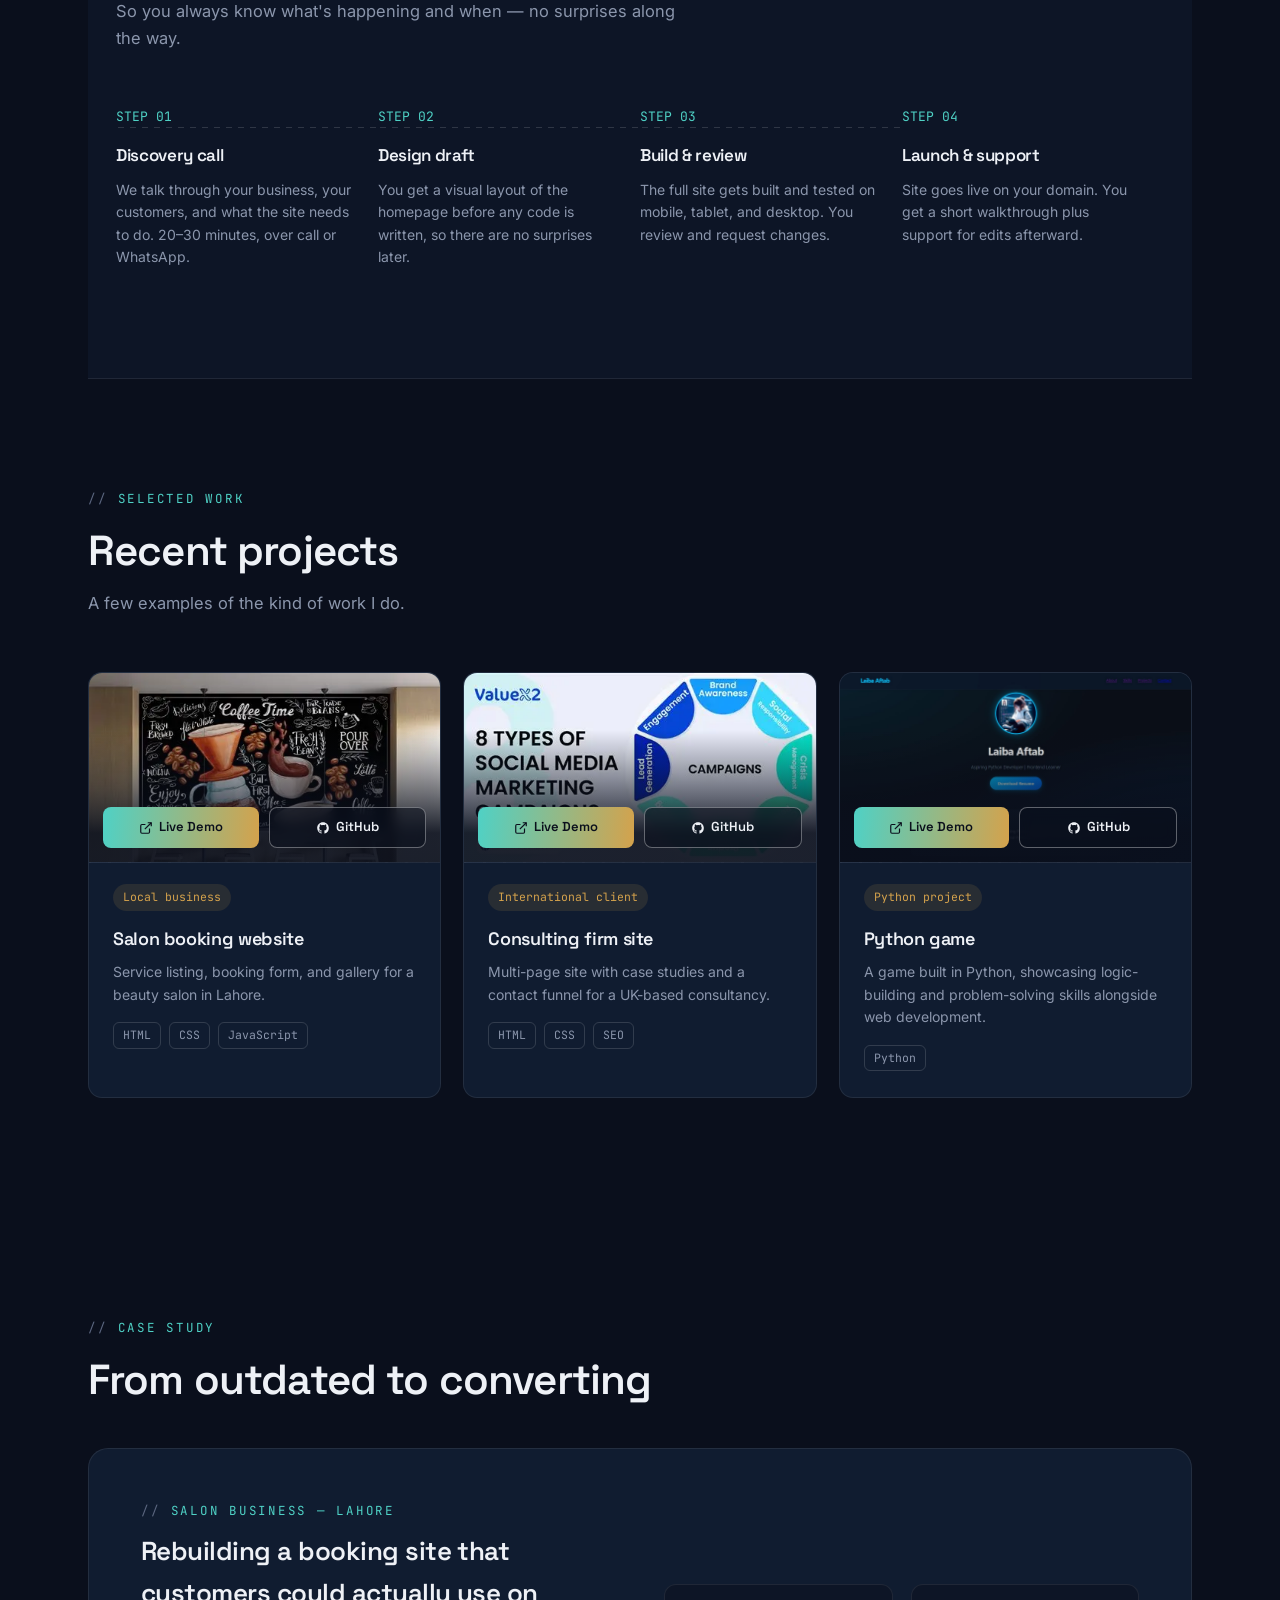
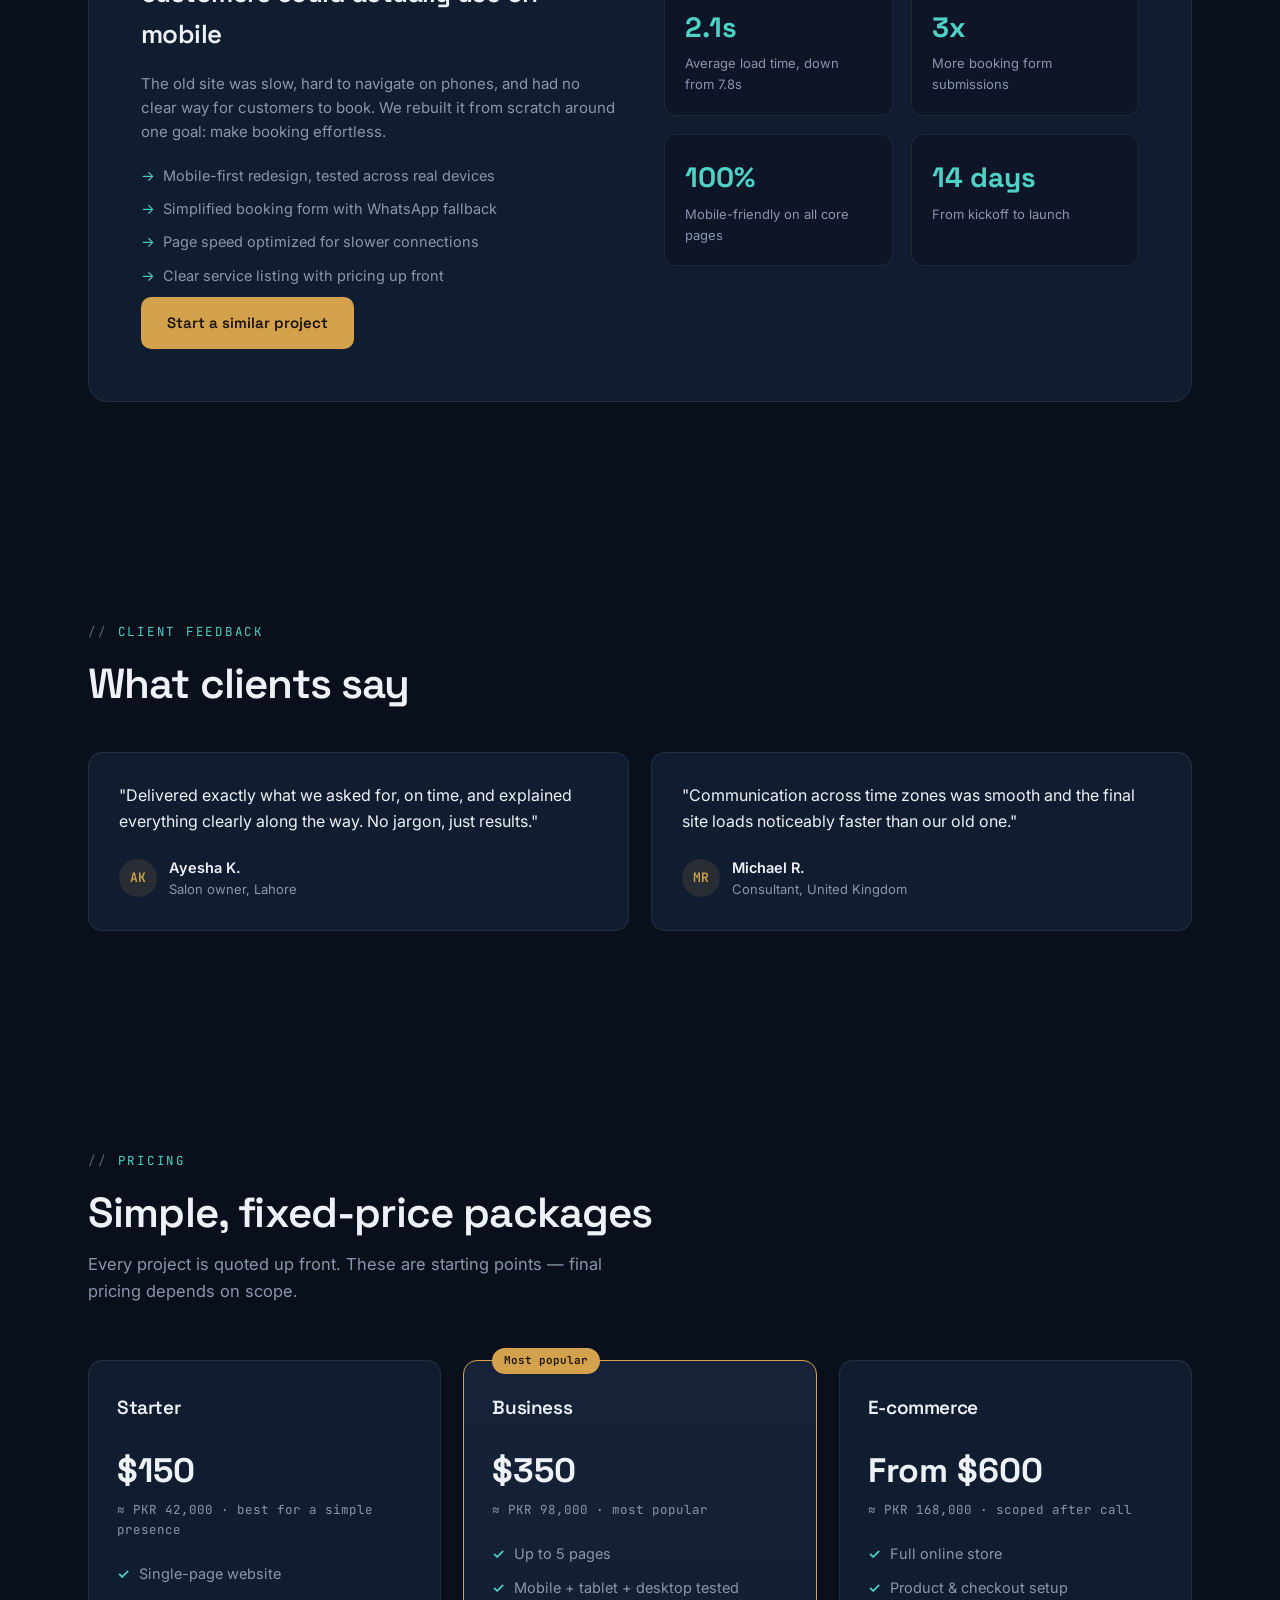
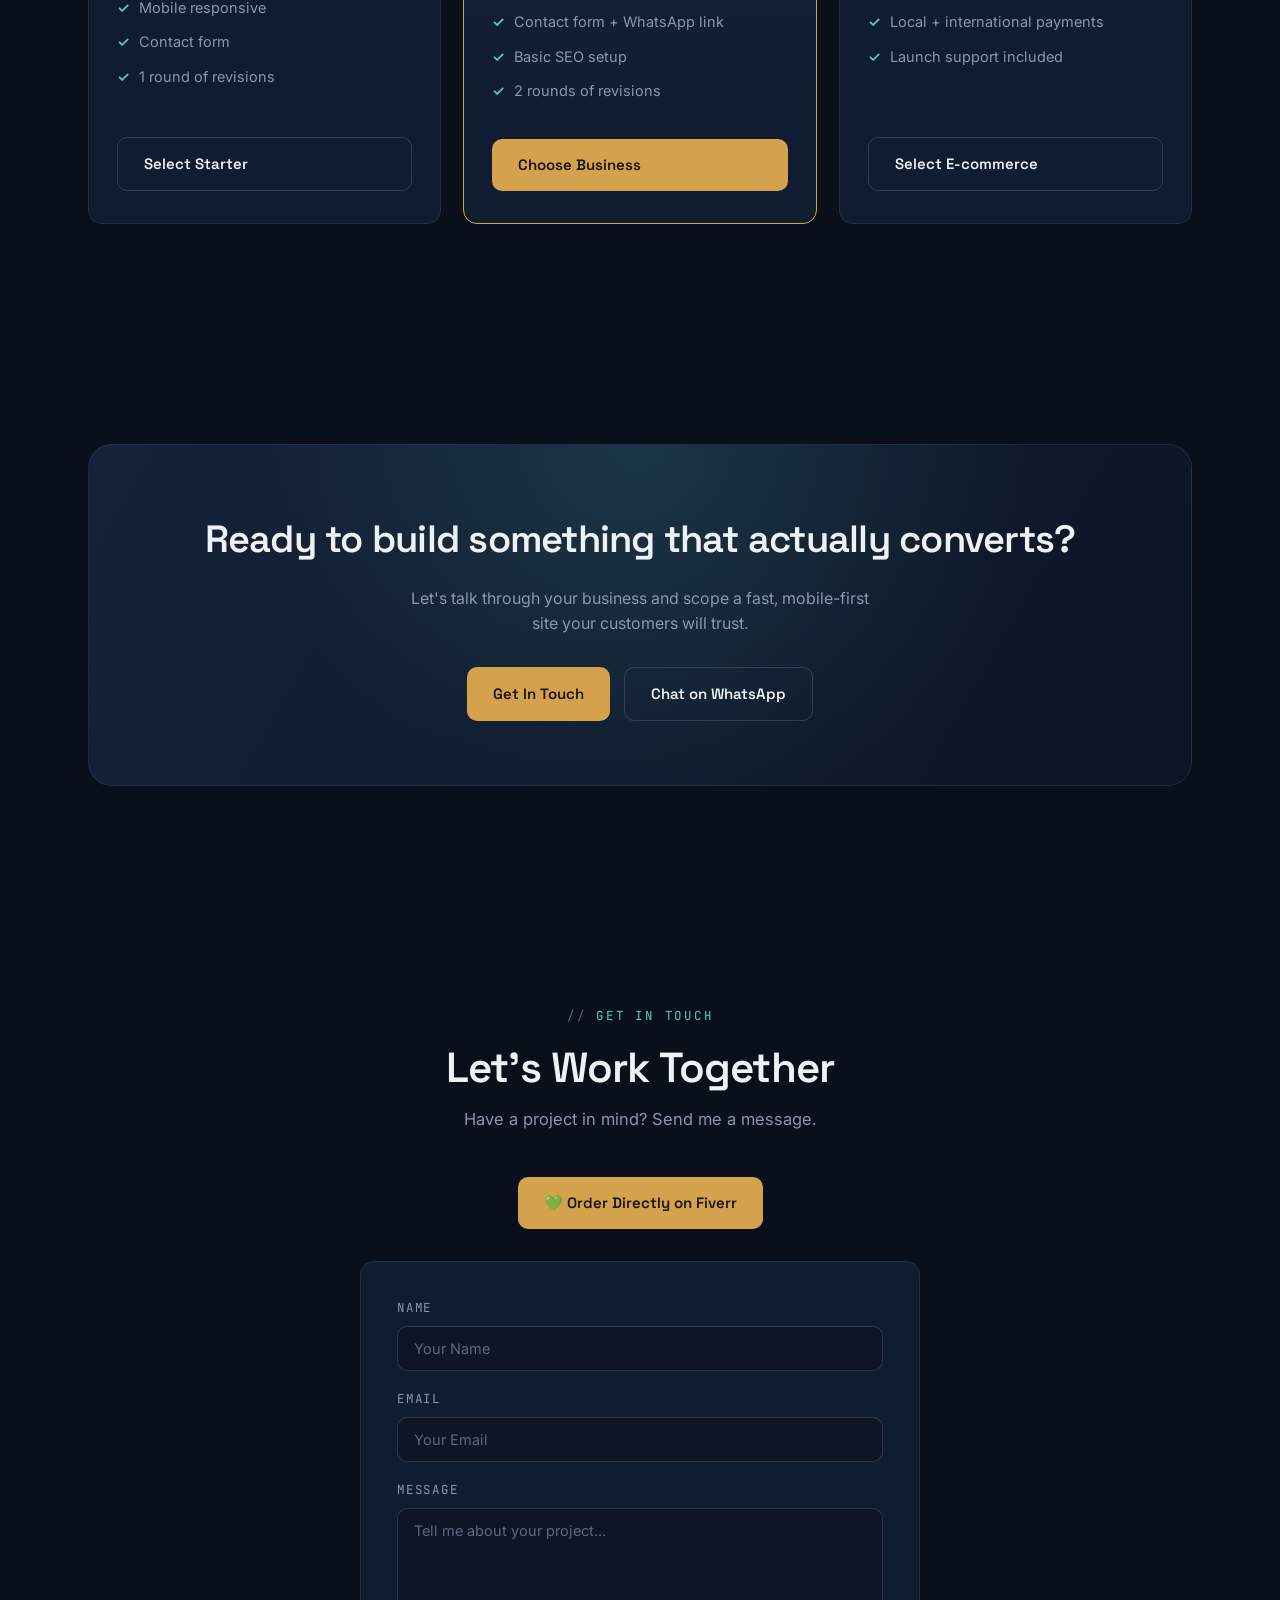
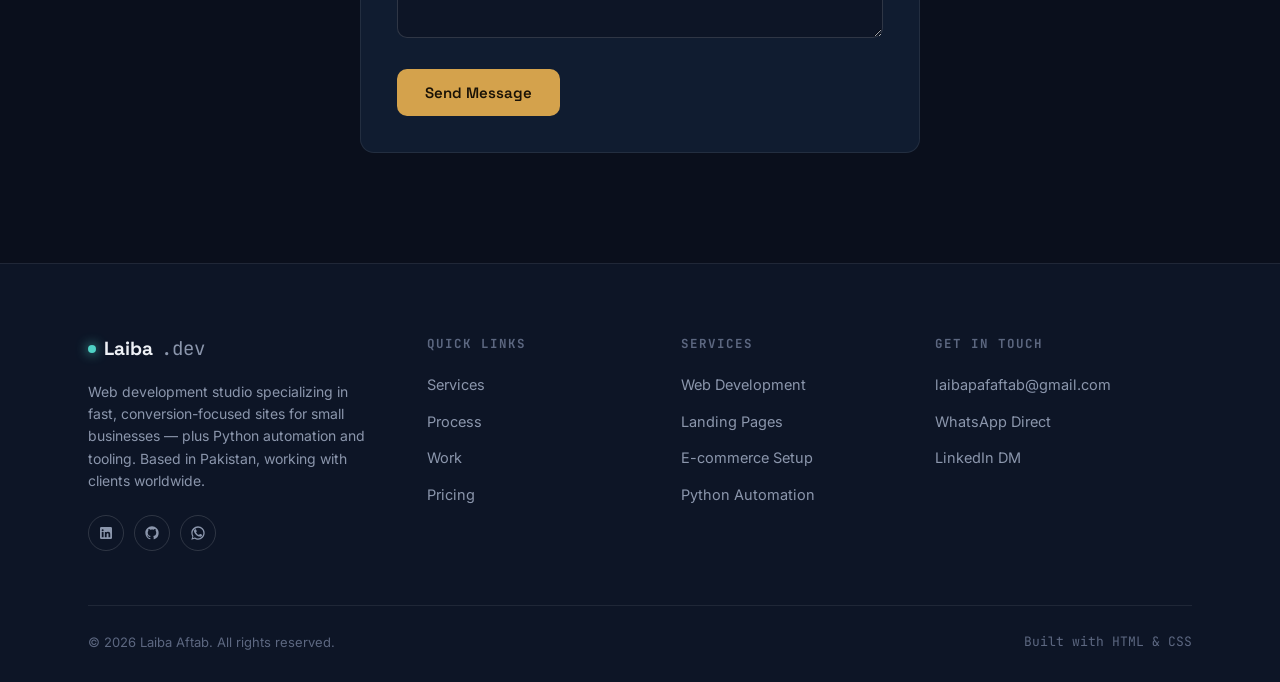
==== commit 92ff913a: "Add files via upload" ====
--- a/index.html
+++ b/index.html
@@ -577,7 +577,7 @@
       <a href="skills.html">Skills</a>
       <a href="index.html#contact">Contact</a>
     </nav>
-    <a href="index.html#contact" class="nav-cta">Start a project</a>
+    <a href="https://wa.me/923248957840?text=Hi%20Laiba%2C%20I%27m%20interested%20in%20discussing%20a%20project." class="nav-cta" target="_blank" rel="noopener noreferrer">Start a project</a>
   </div> 
 </header>
 <main class="wrap">
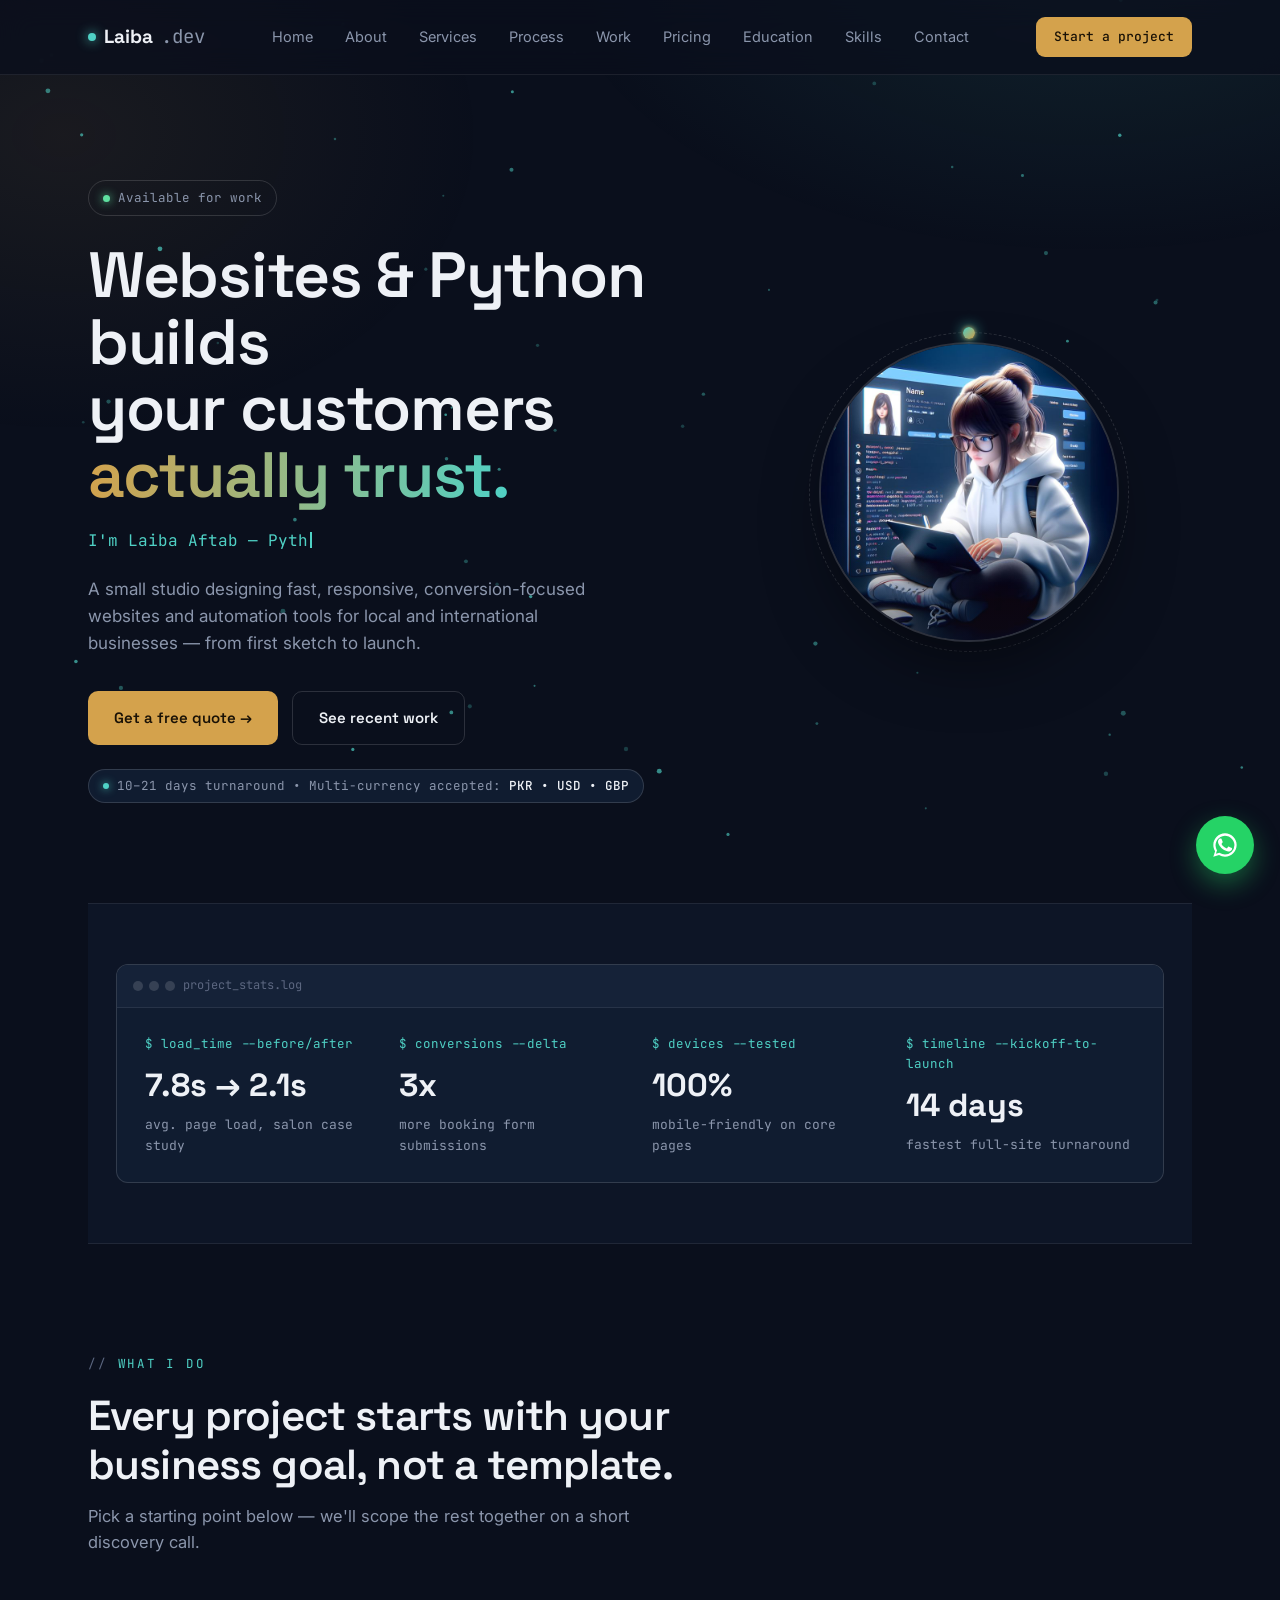
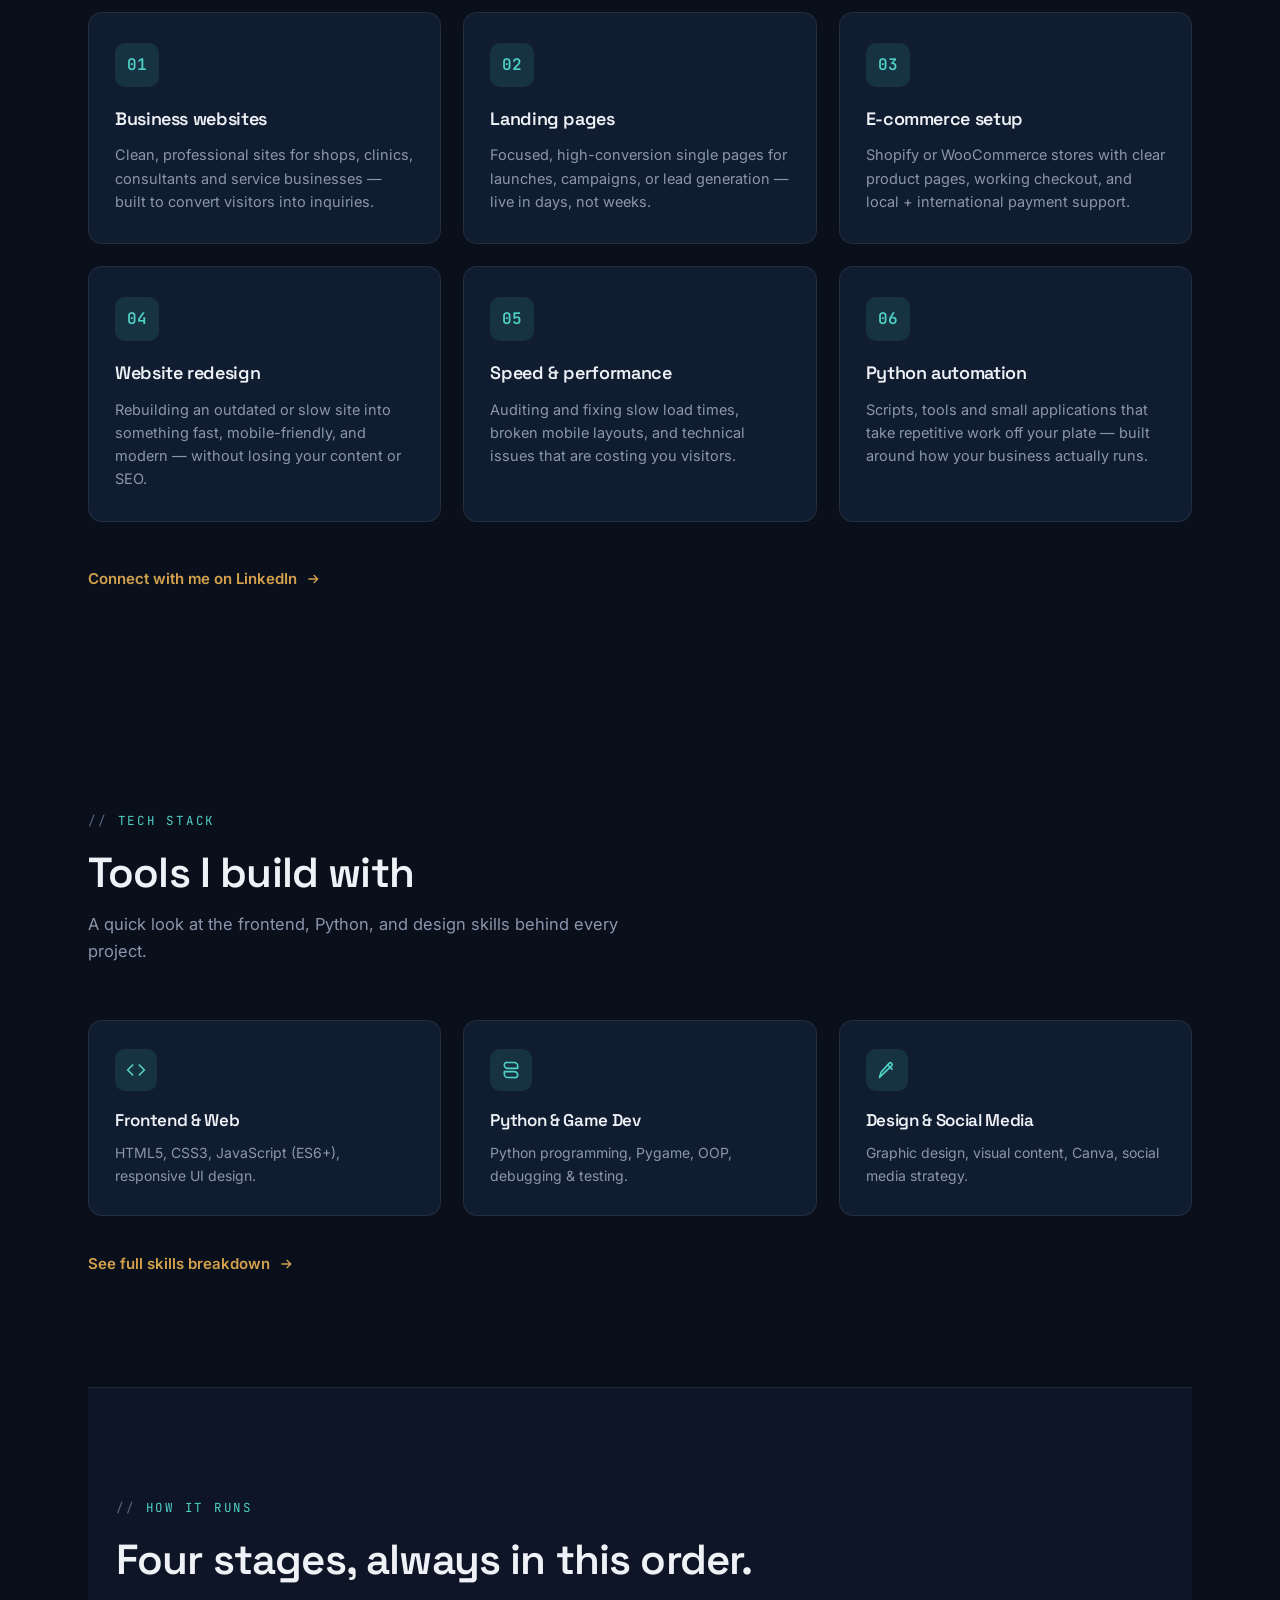
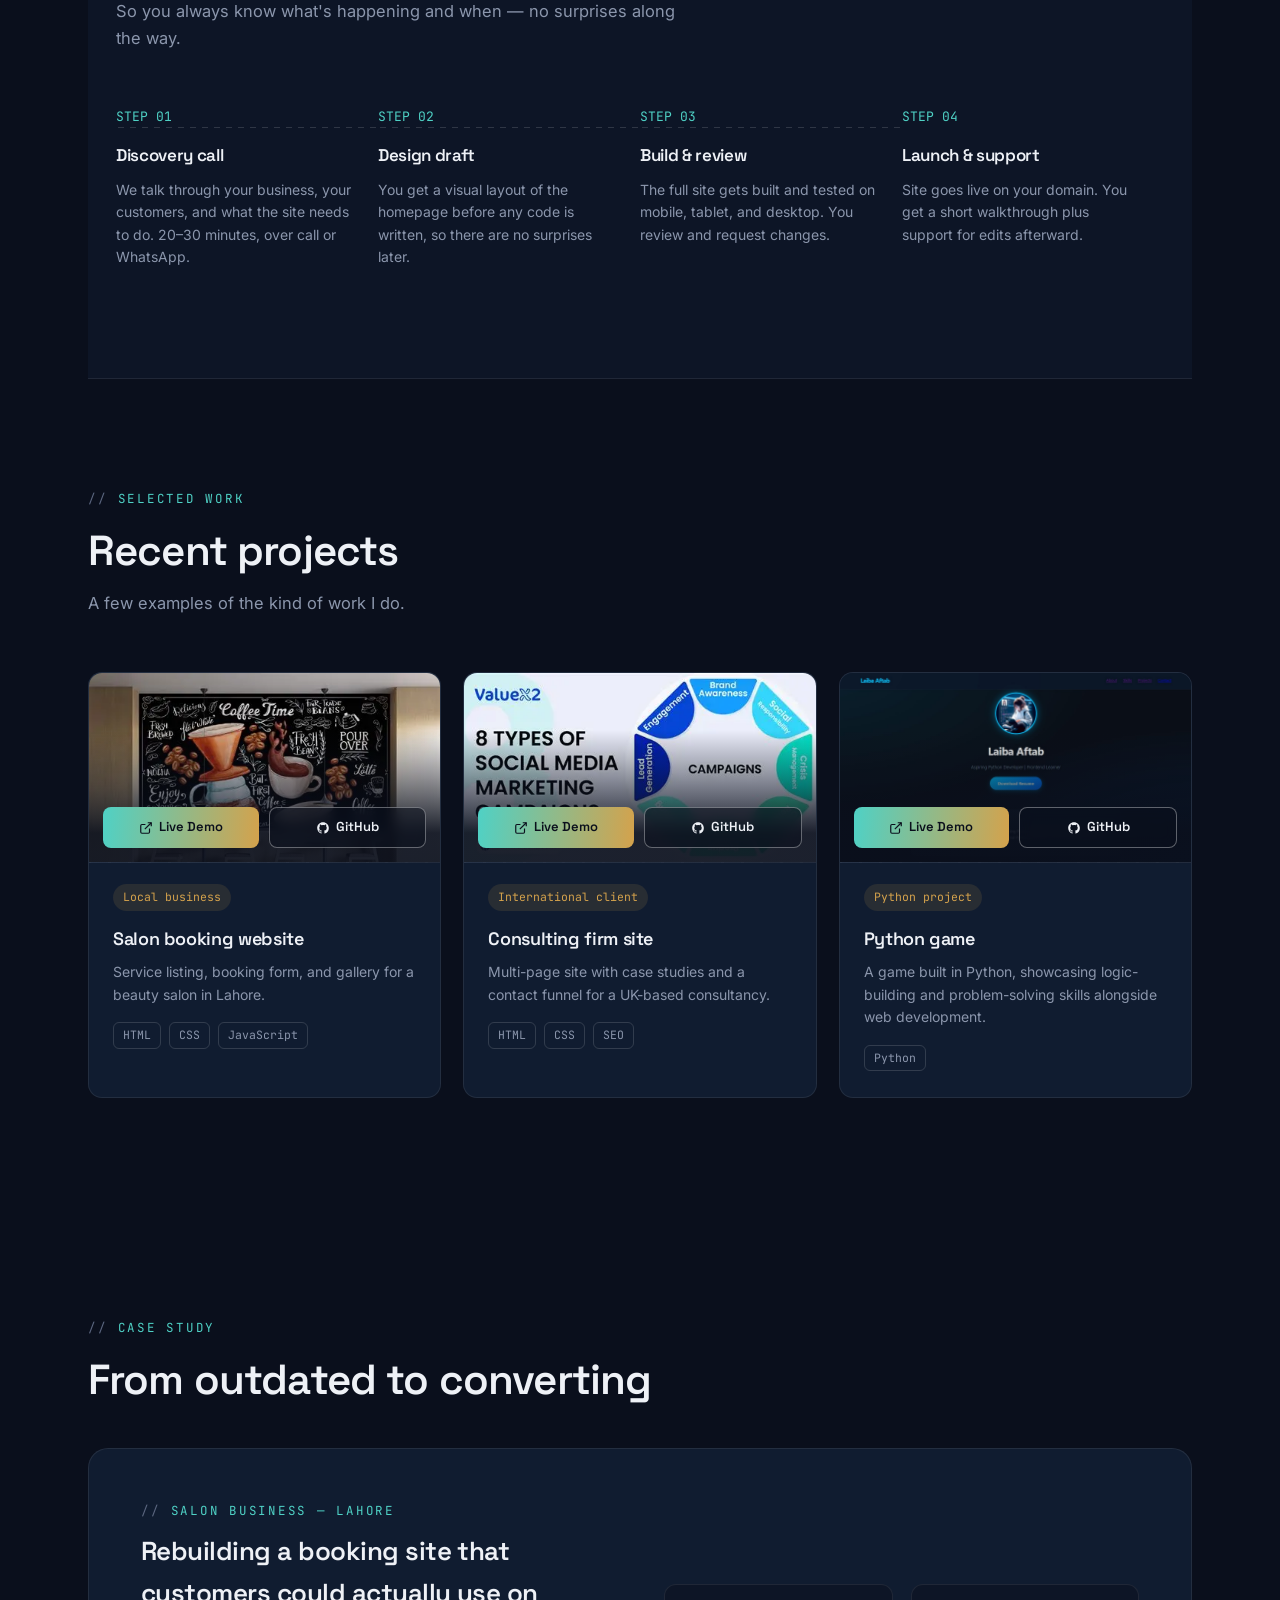
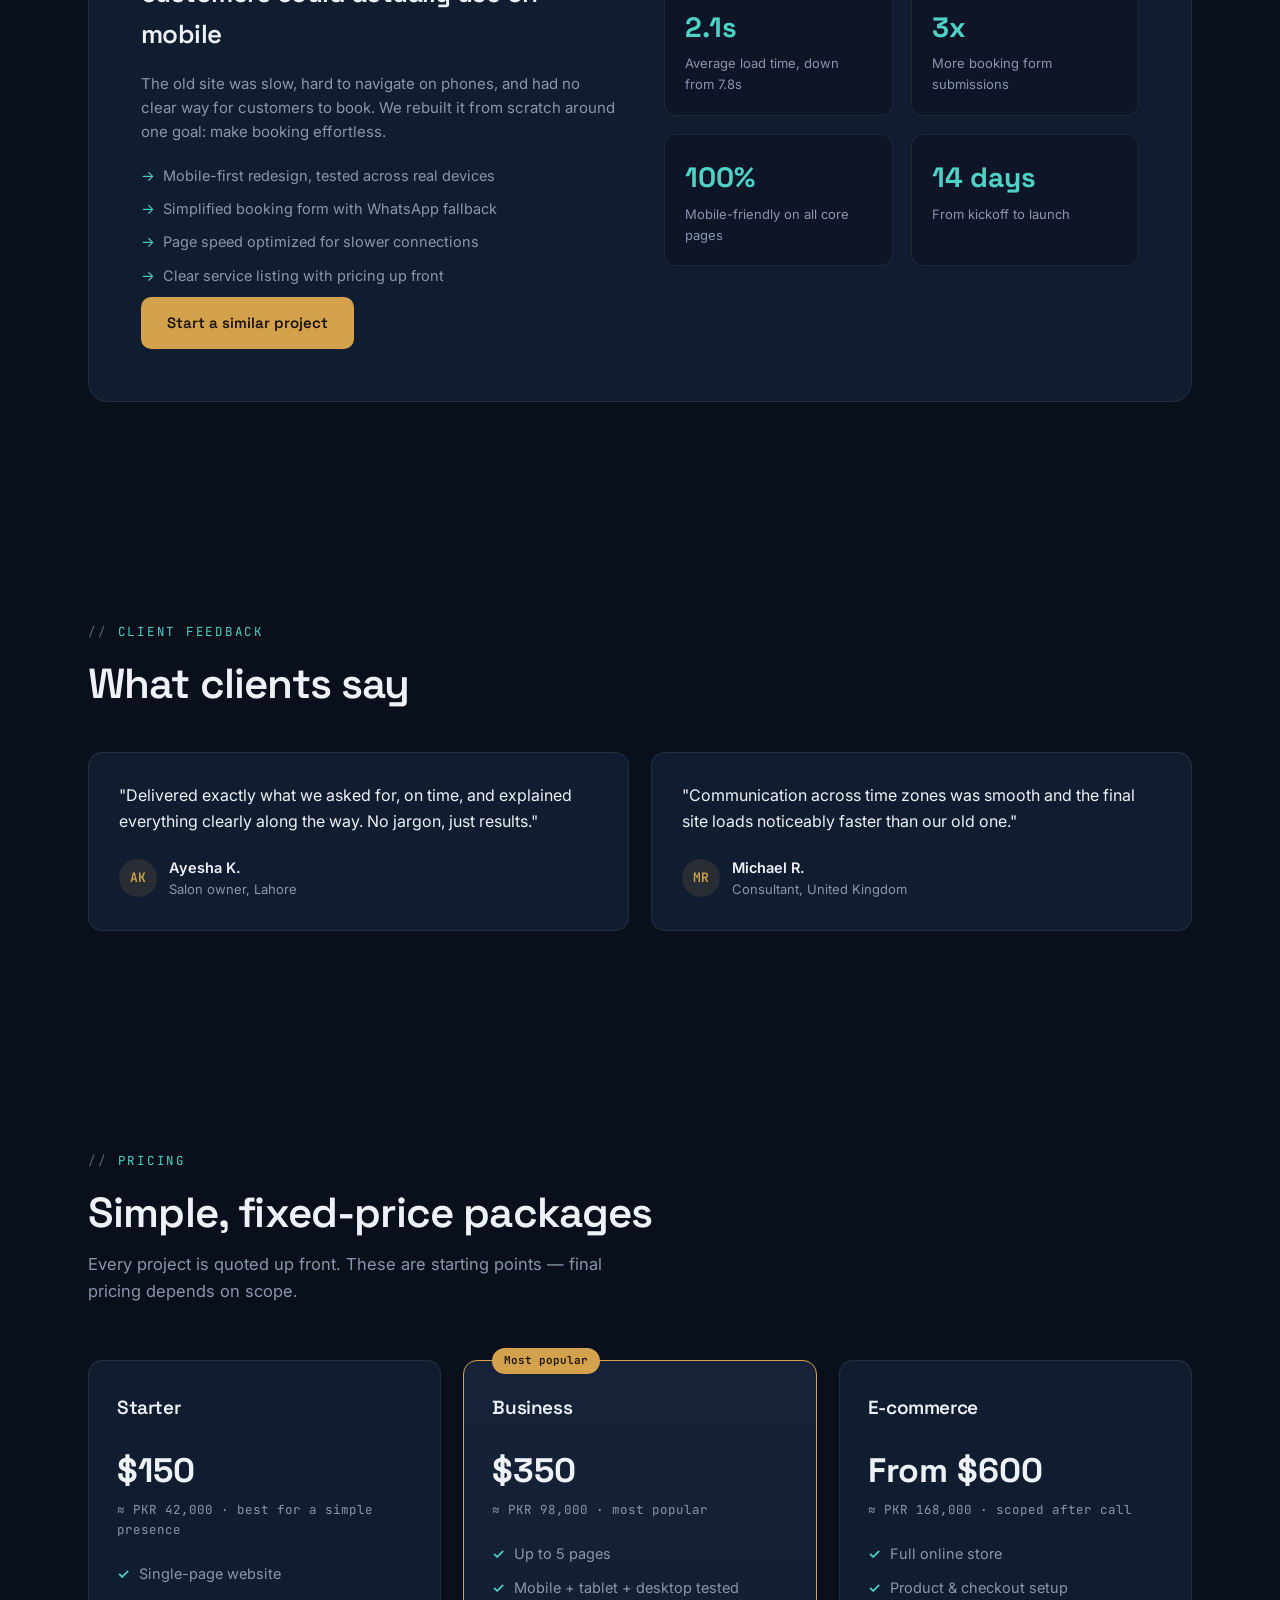
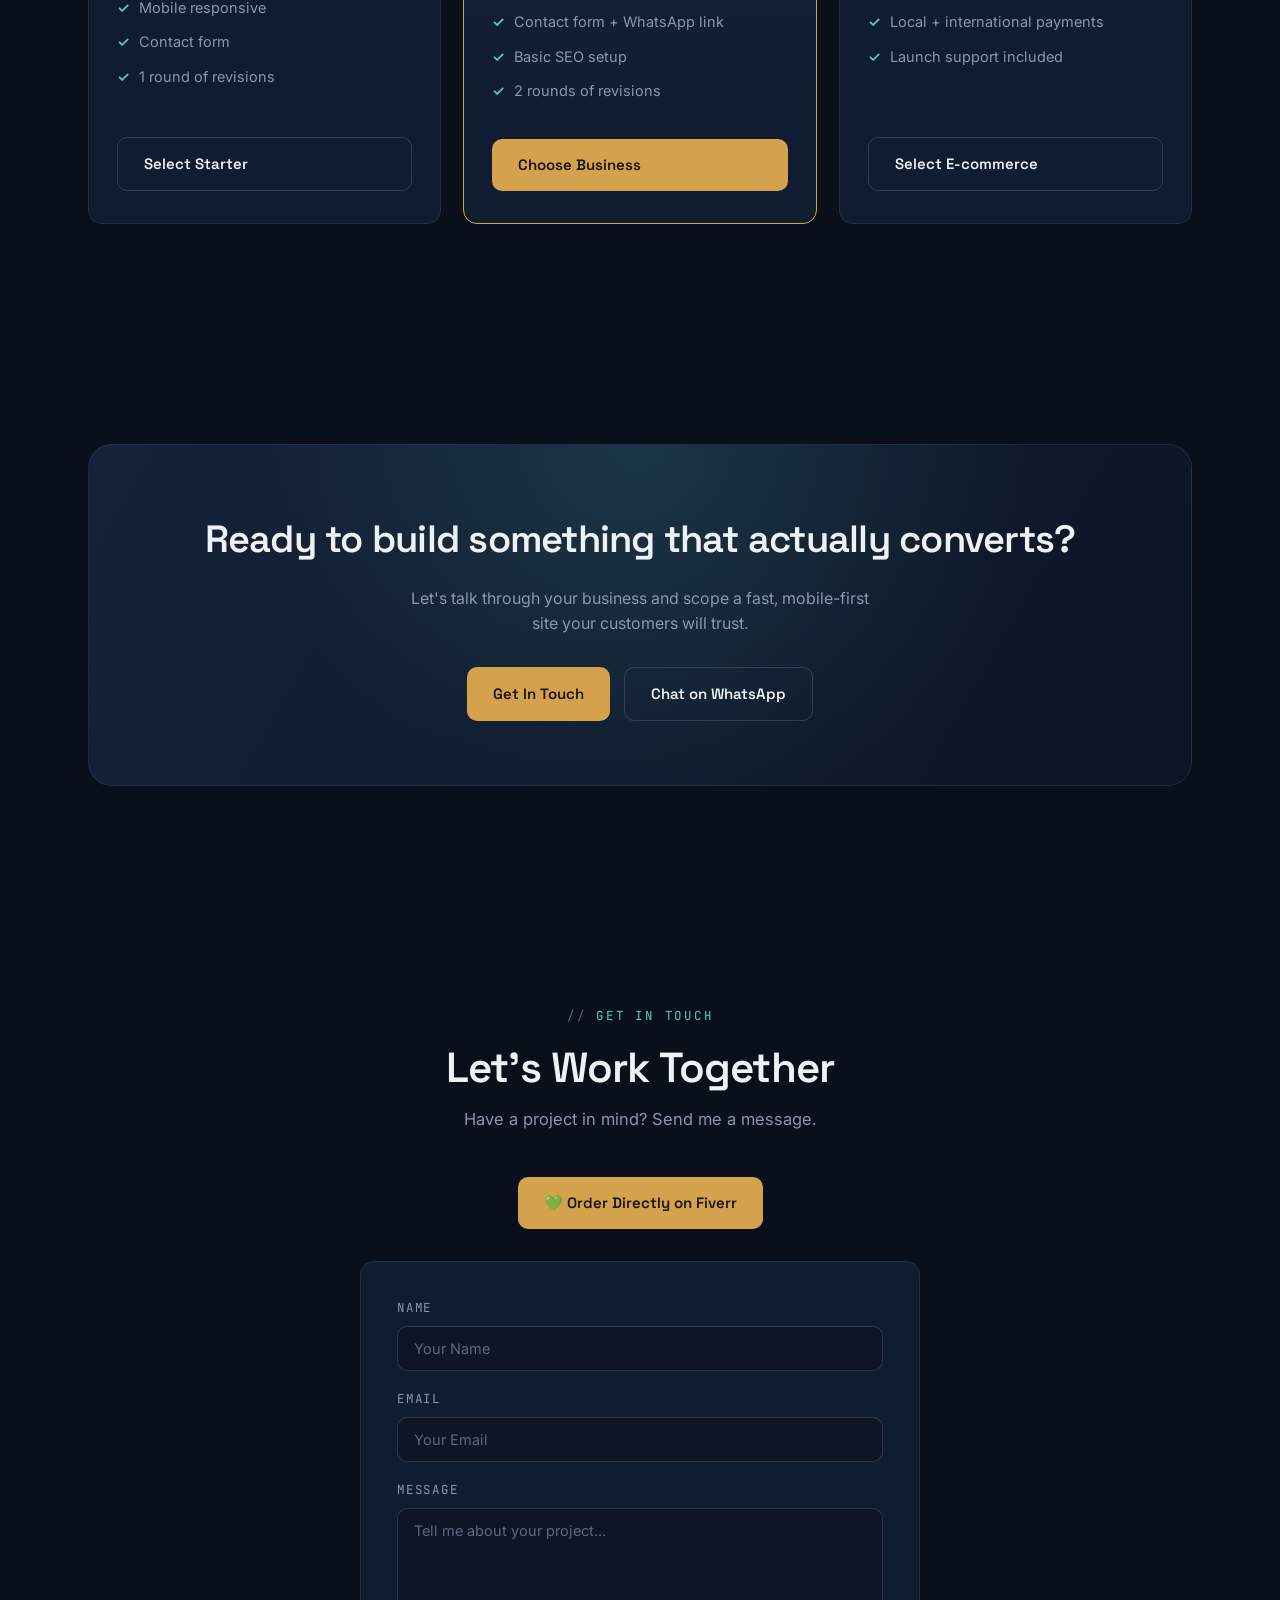
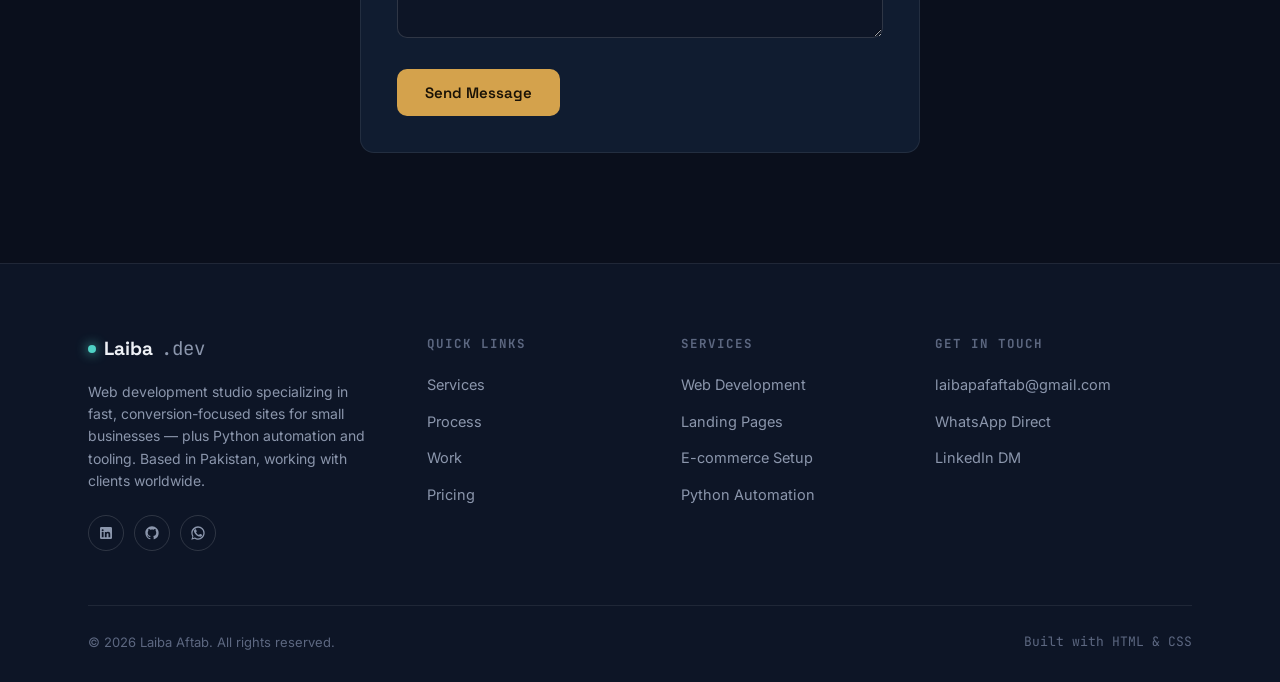
==== commit 509914b2: "upload code" ====
--- a/index.html
+++ b/index.html
@@ -5,6 +5,15 @@
   <meta name="viewport" content="width=device-width, initial-scale=1.0">
   <title>Laiba Aftab — Web &amp; Python Developer | Building for Growing Businesses</title>
   <meta name="description" content="Laiba Aftab — web development studio building fast, responsive, conversion-focused websites and Python automation for small businesses, startups and independent professionals in Pakistan and internationally.">
+
+  <!-- Google tag (gtag.js) -->
+  <script async src="https://www.googletagmanager.com/gtag/js?id=G-39EB7MLF8V"></script>
+  <script>
+    window.dataLayer = window.dataLayer || [];
+    function gtag(){dataLayer.push(arguments);}
+    gtag('js', new Date());
+    gtag('config', 'G-39EB7MLF8V');
+  </script>
   
   <!-- Open Graph Meta Tags -->
   <meta property="og:title" content="Laiba Aftab — Web & Python Developer">
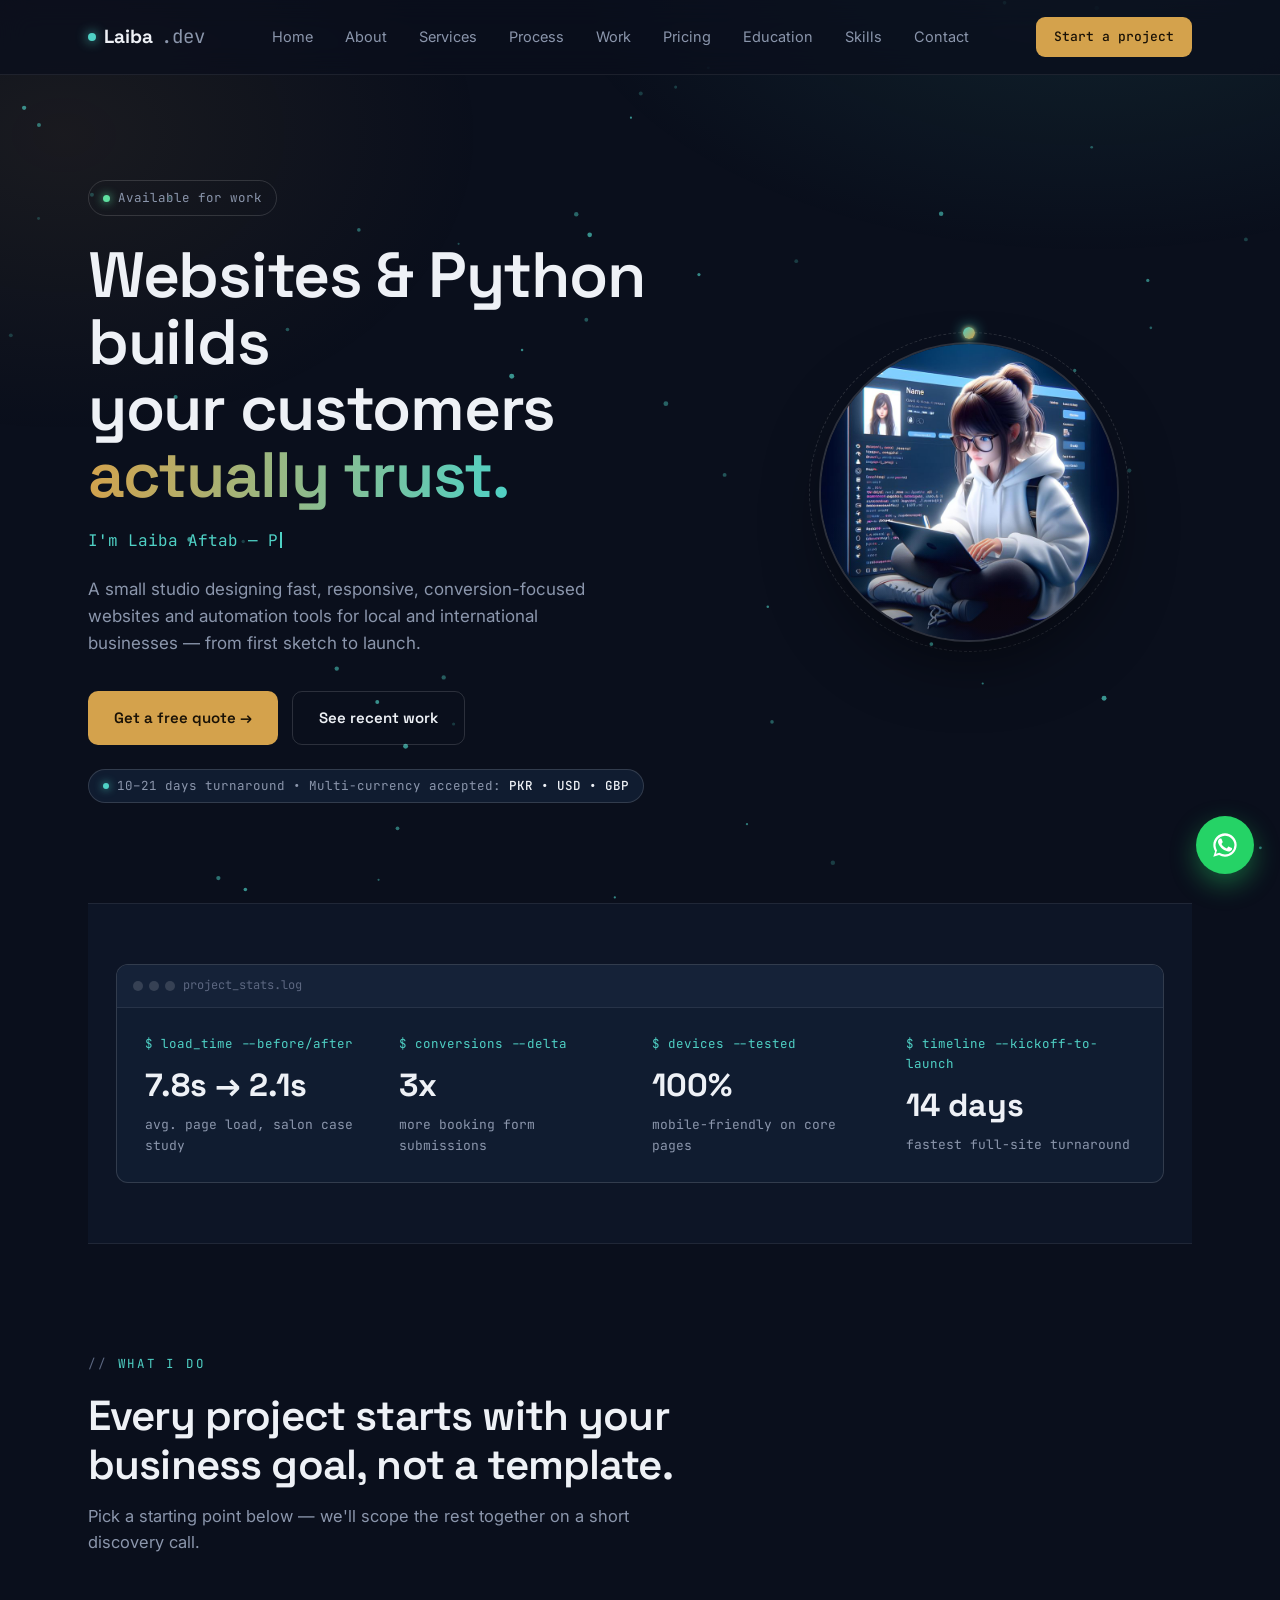
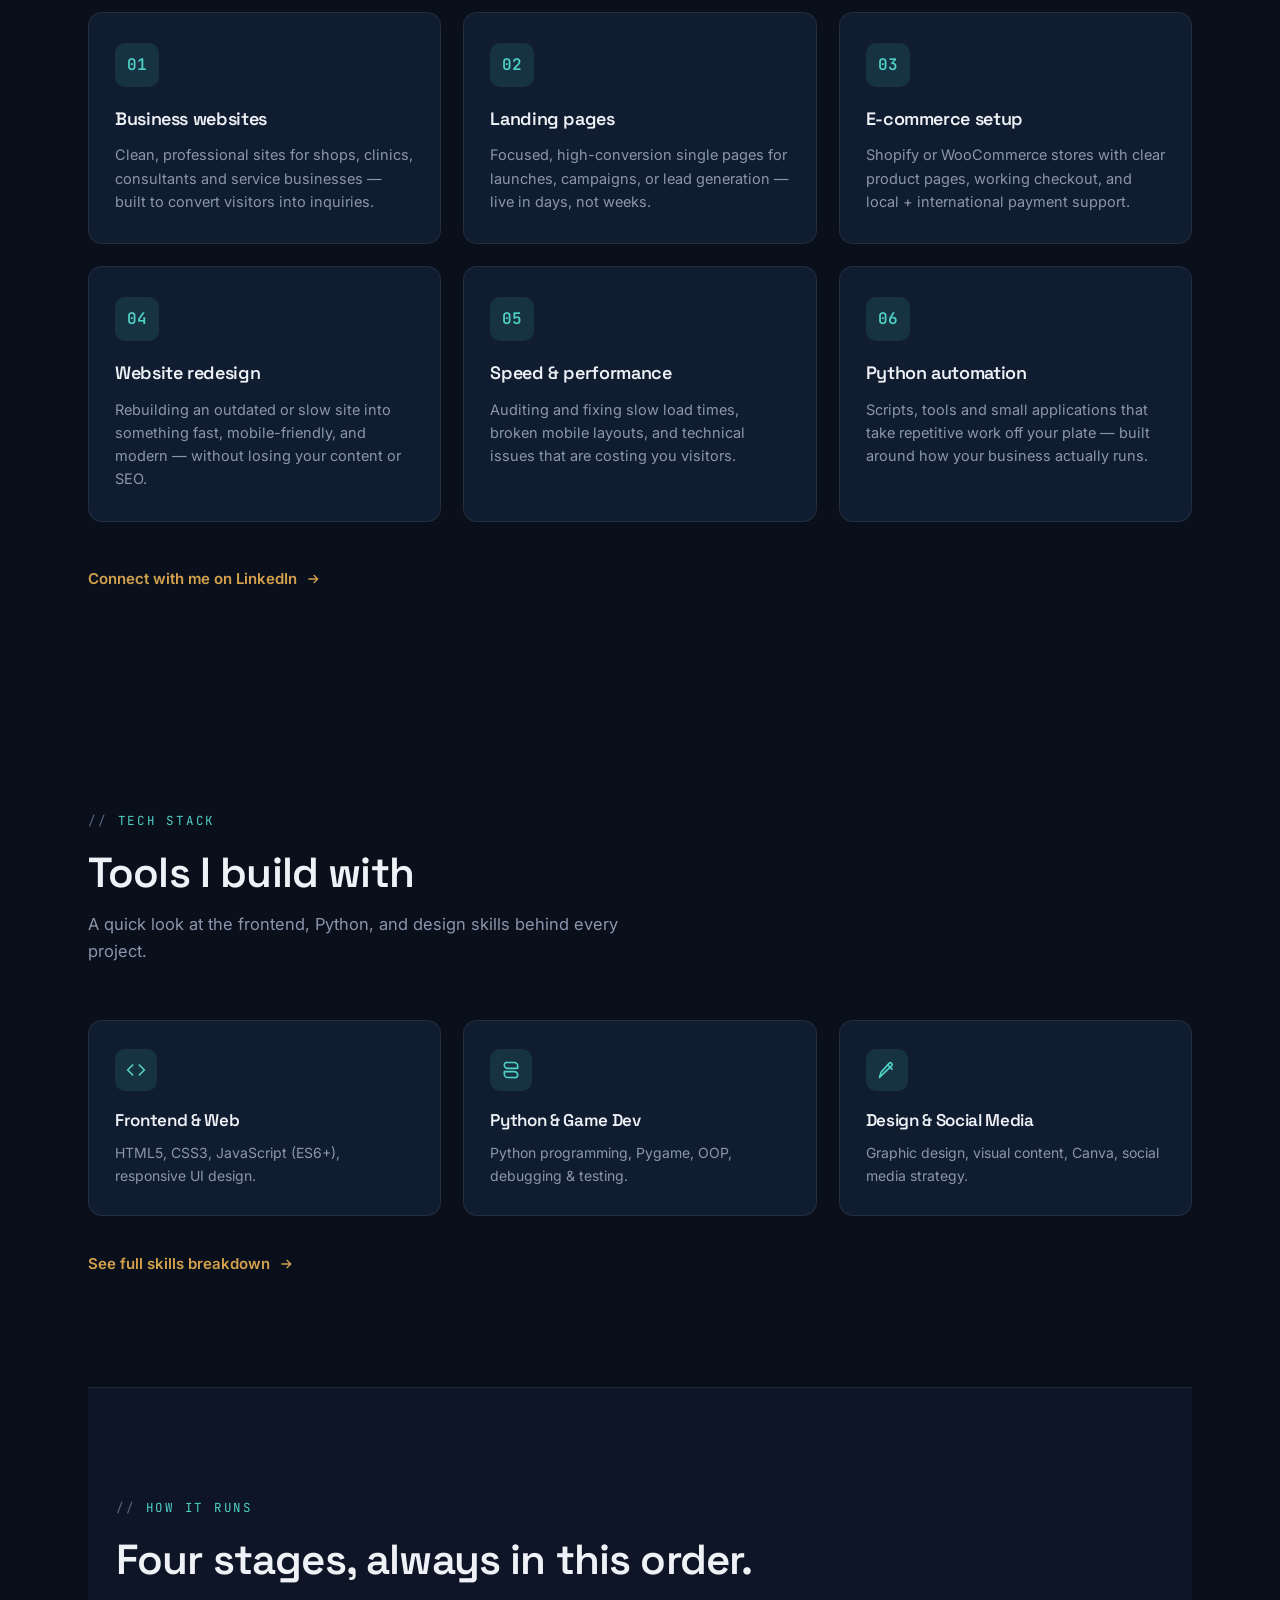
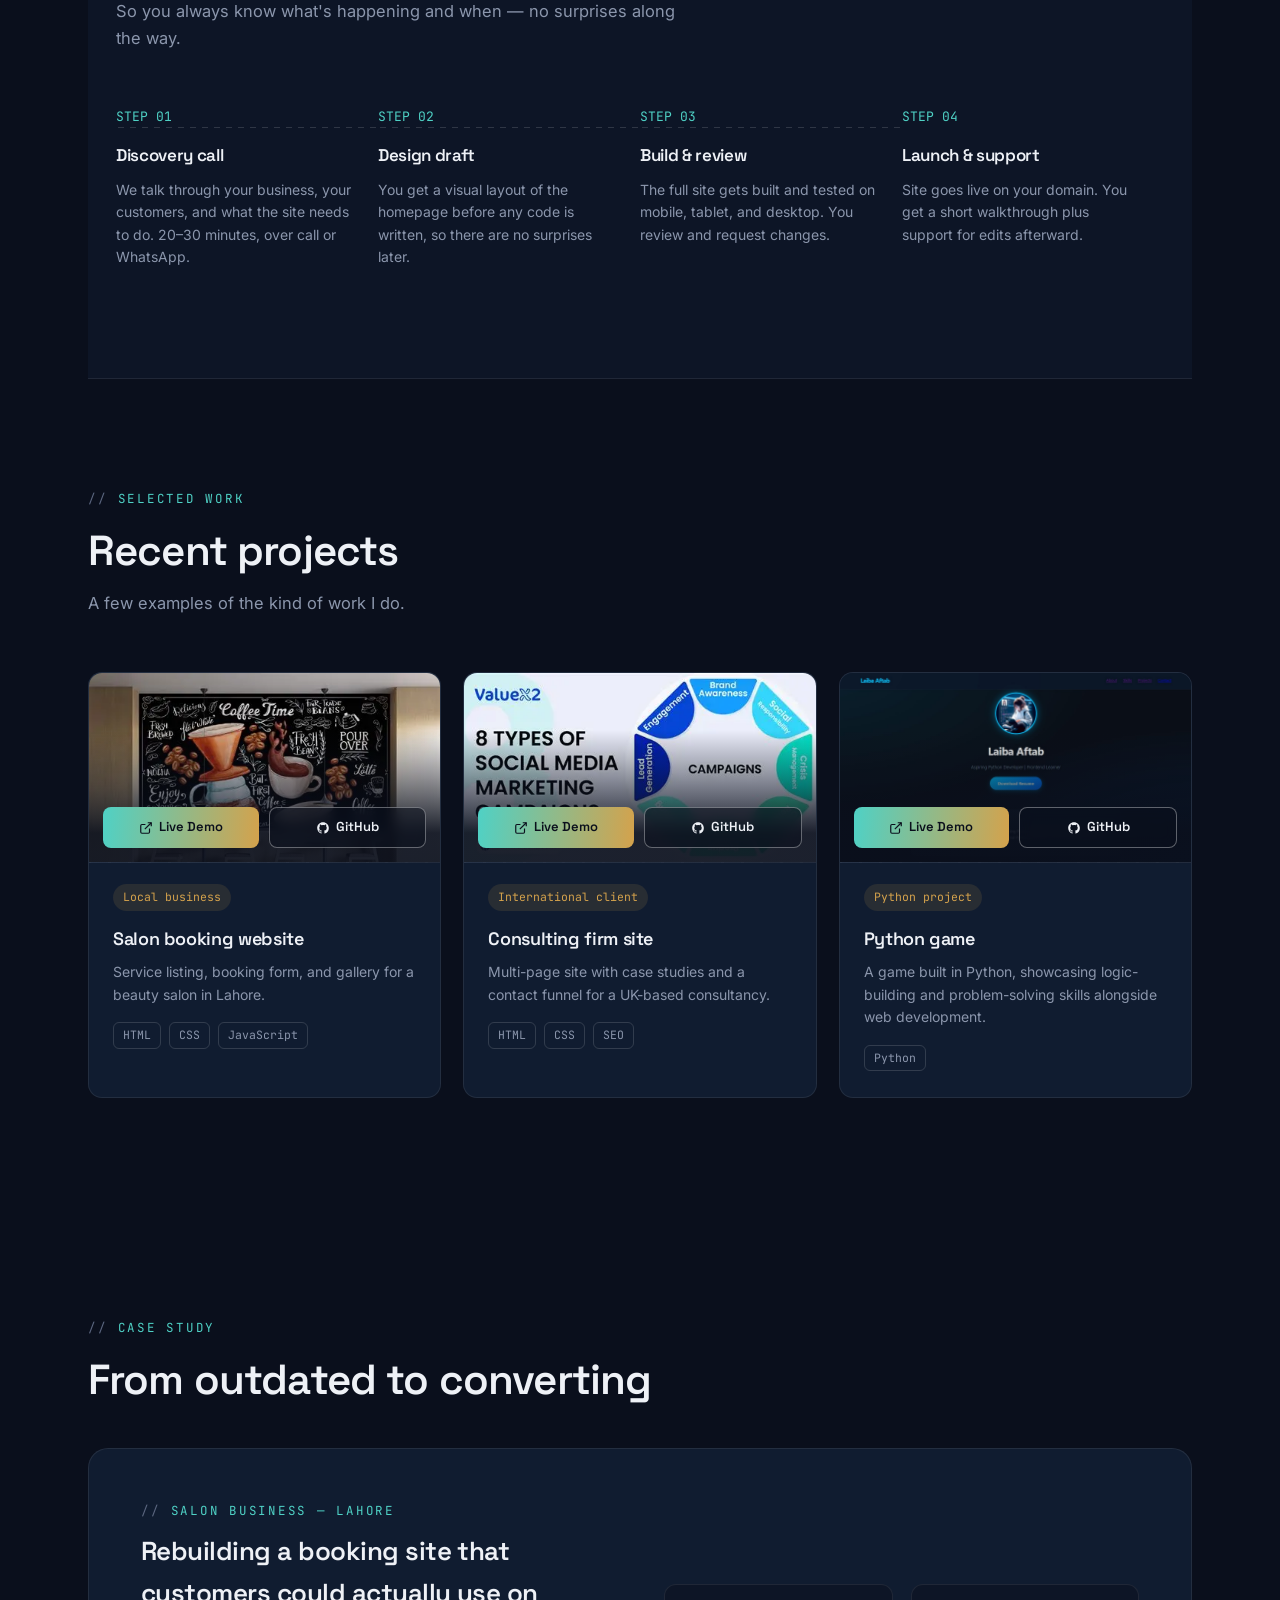
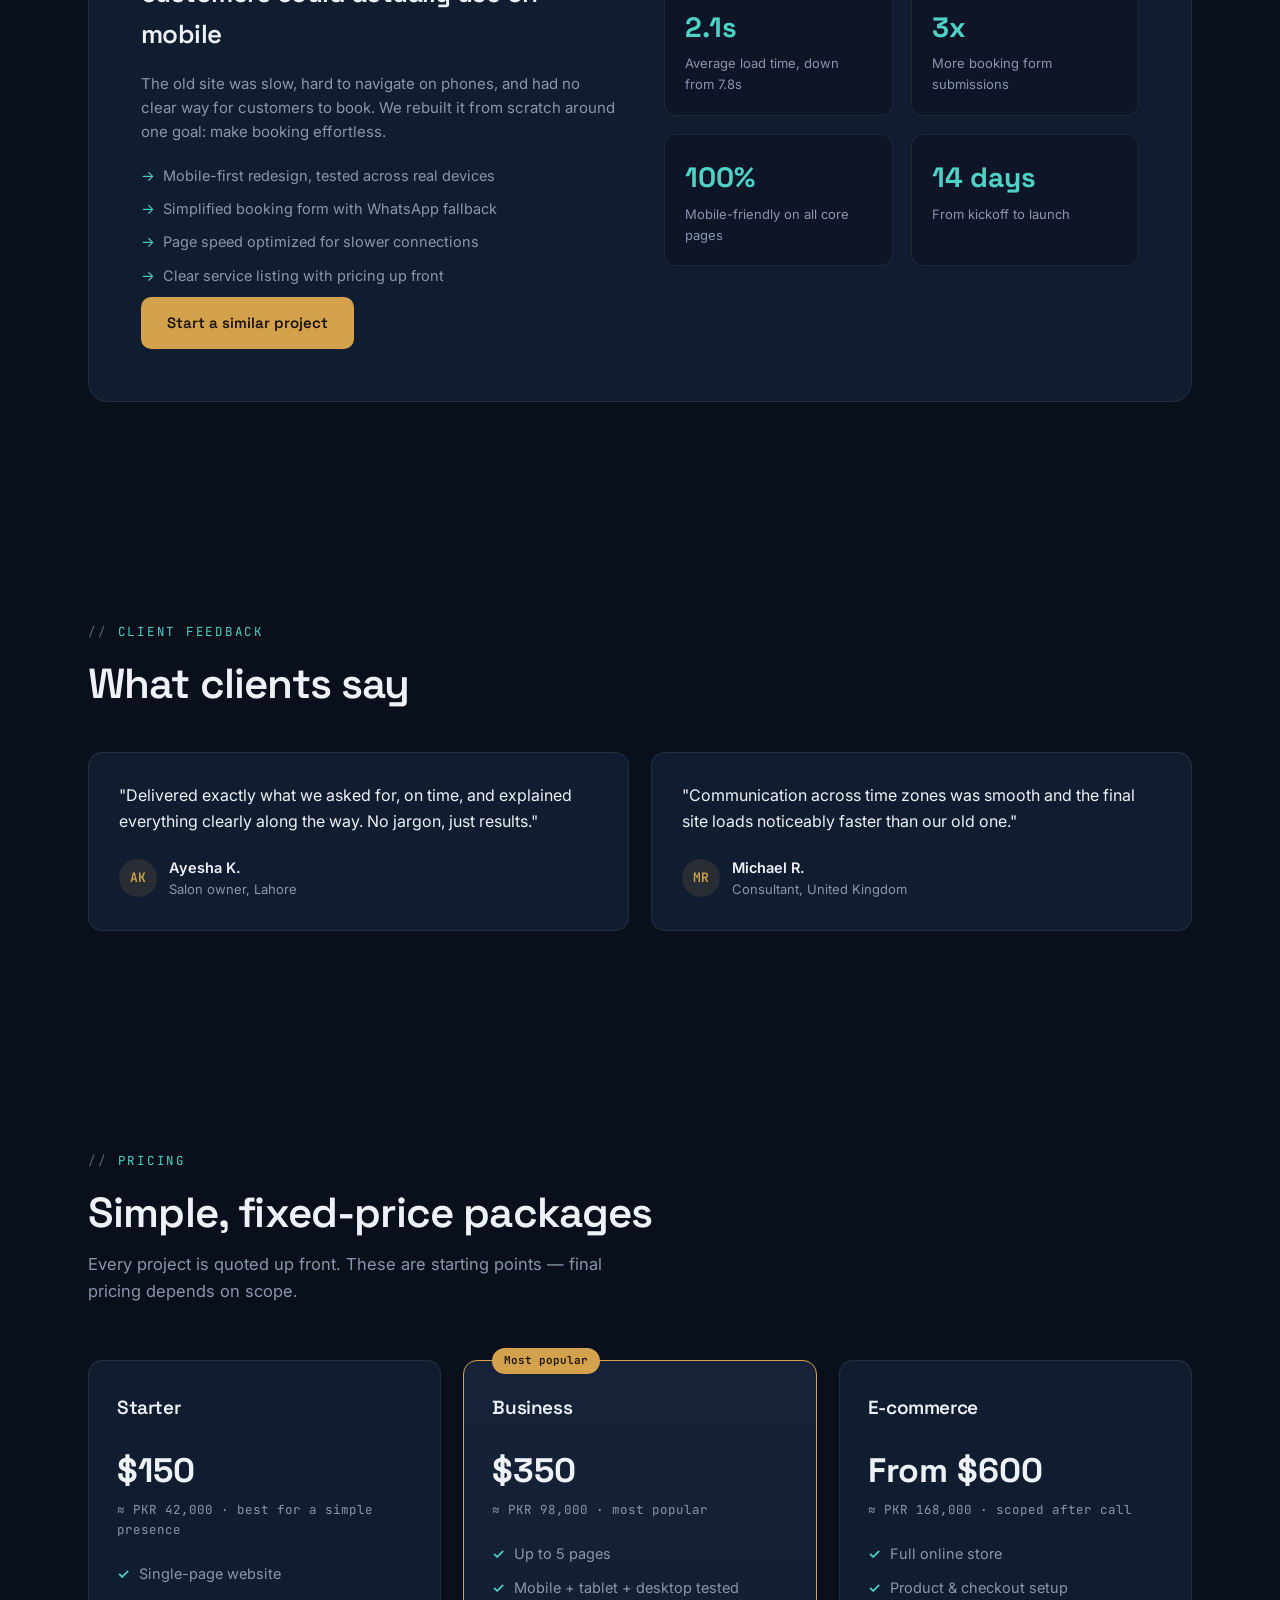
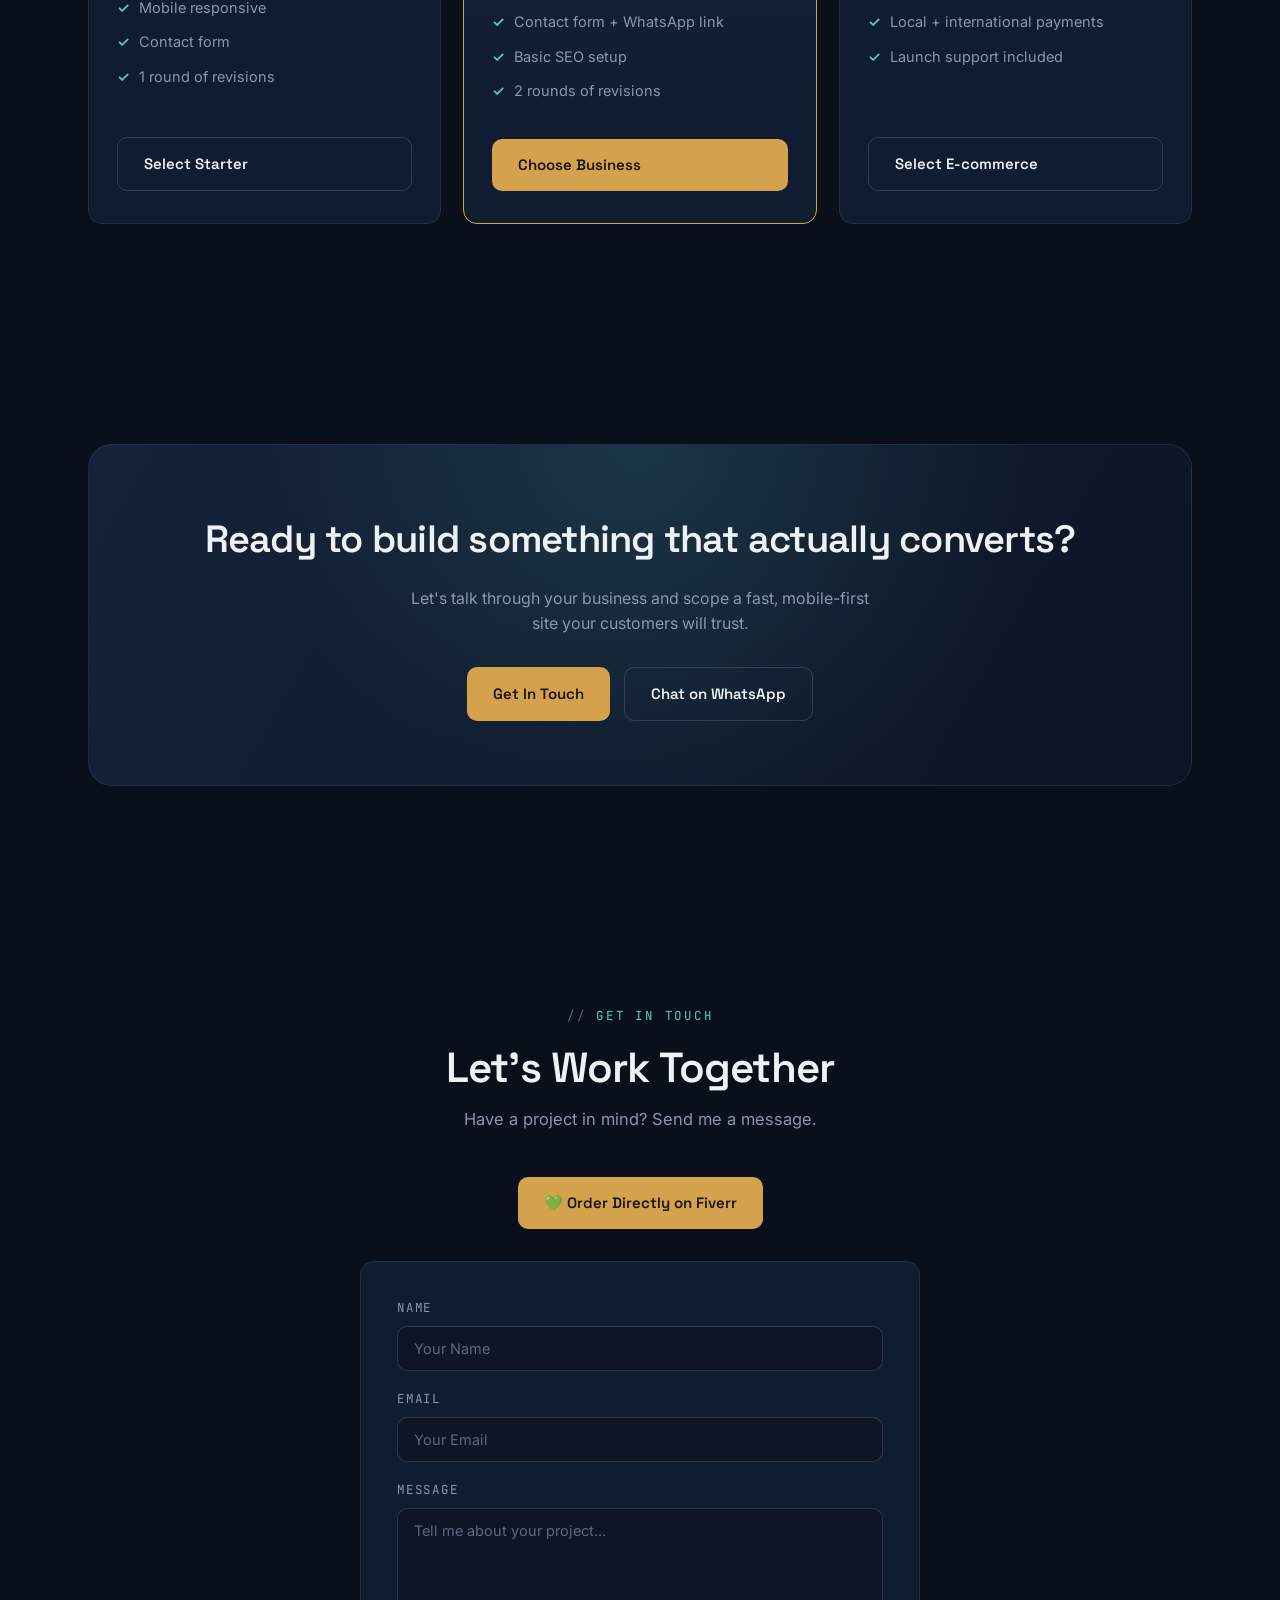
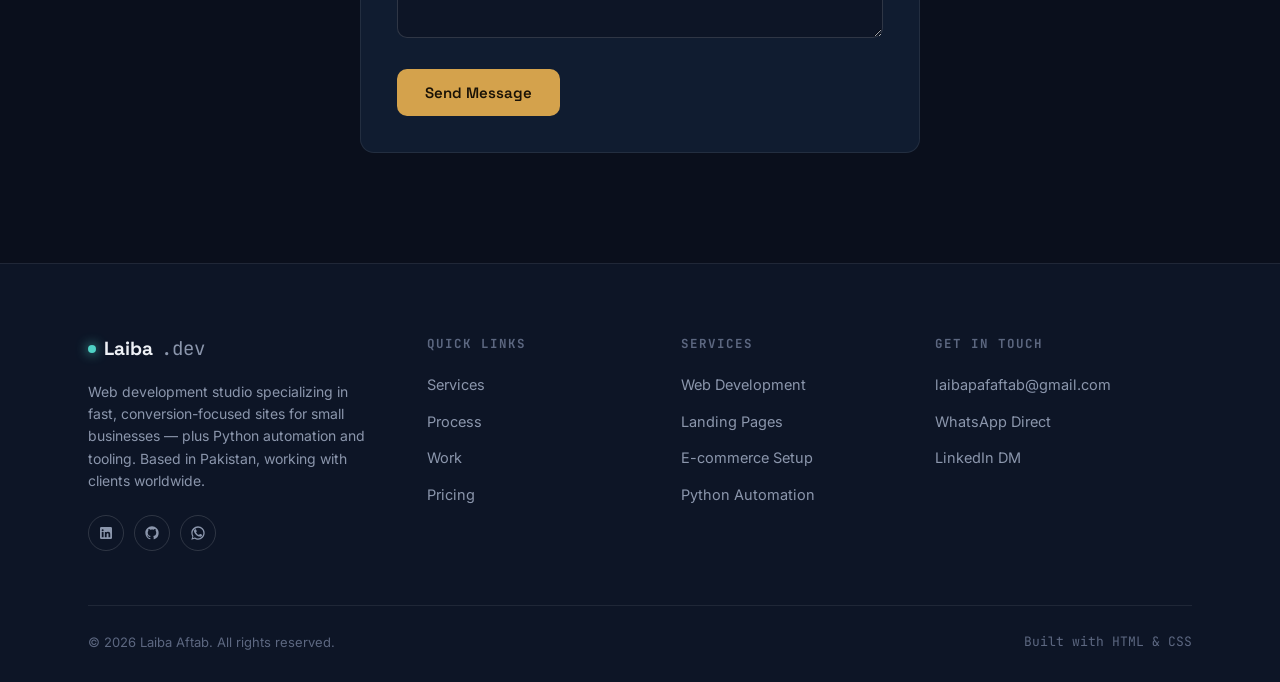
==== commit cc69bc64: "Update index.html" ====
--- a/index.html
+++ b/index.html
@@ -568,7 +568,7 @@
 <canvas id="bg-canvas"></canvas>
 
 <div id="preloader">
-  <div class="preloader-logo">Laiba.tech</div>
+  <div class="preloader-logo">Laiba Aftab</div>
   <div class="preloader-bar"></div>
 </div>
 
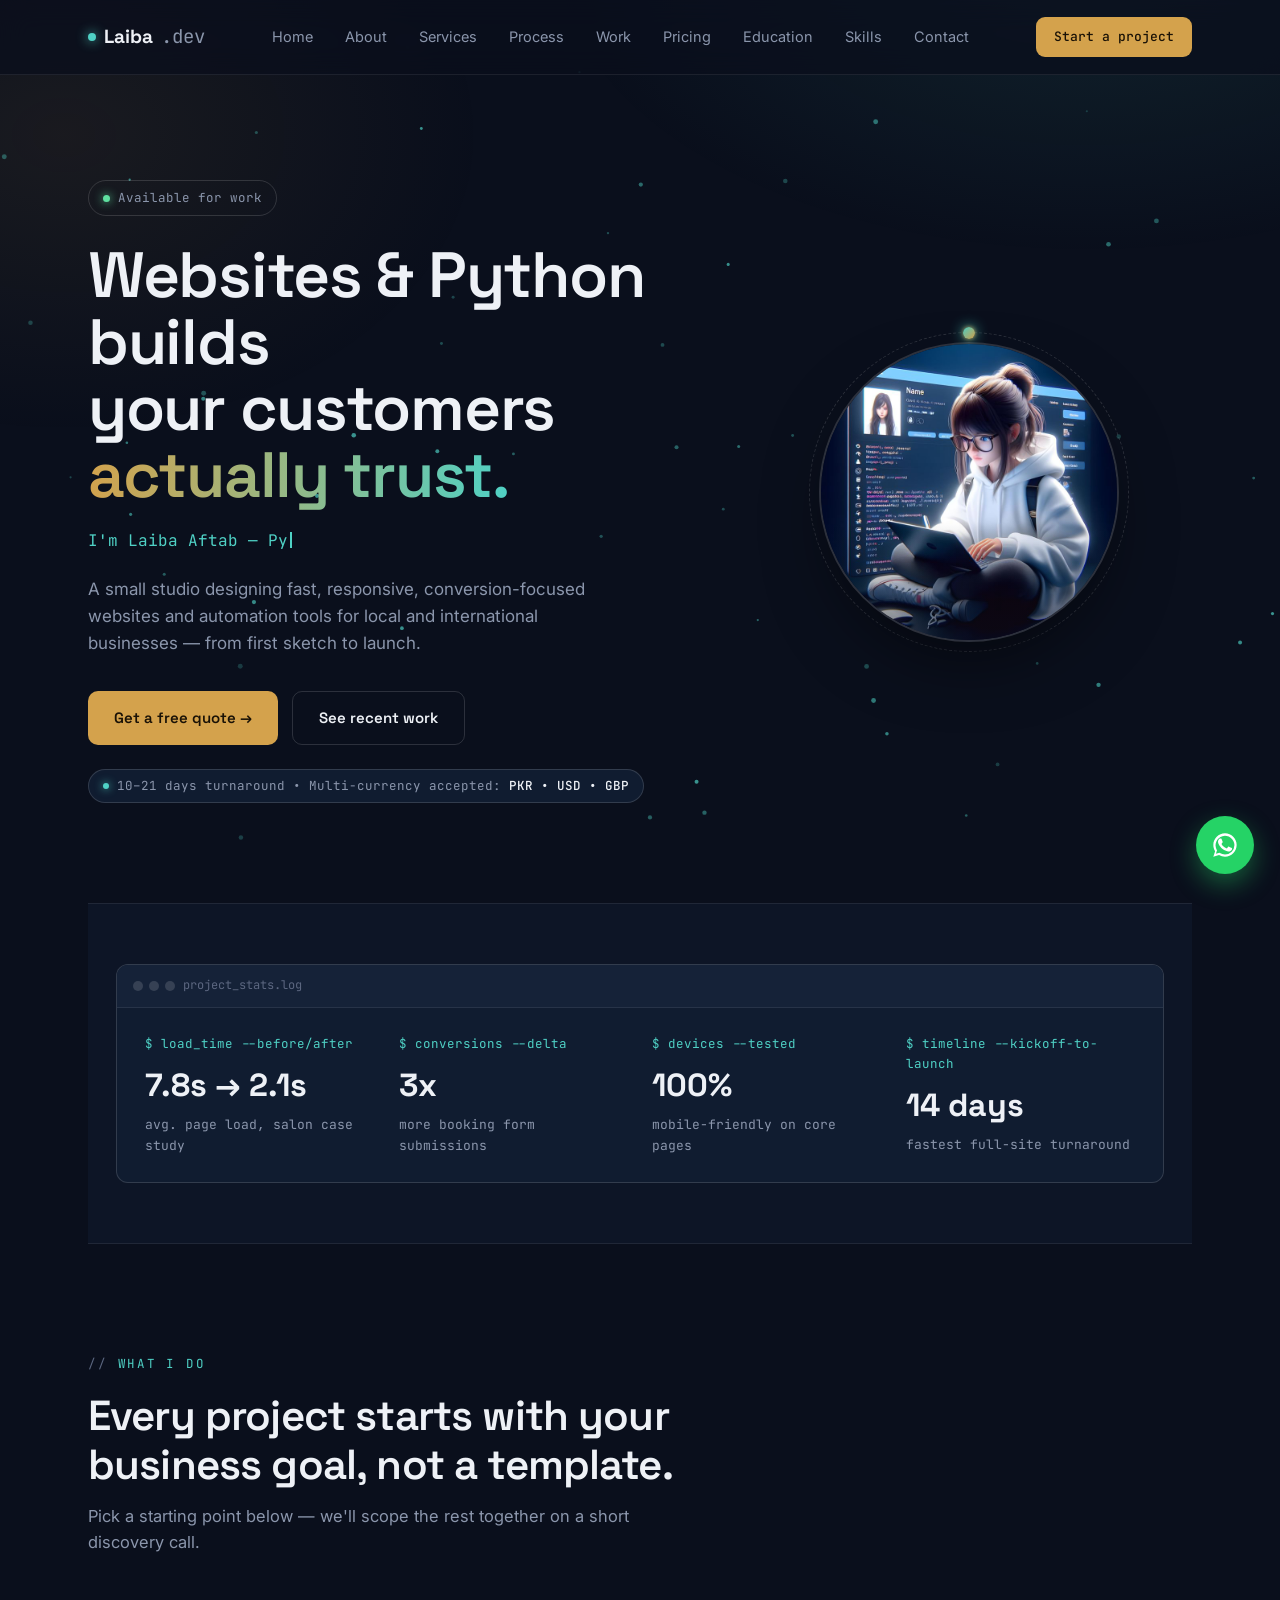
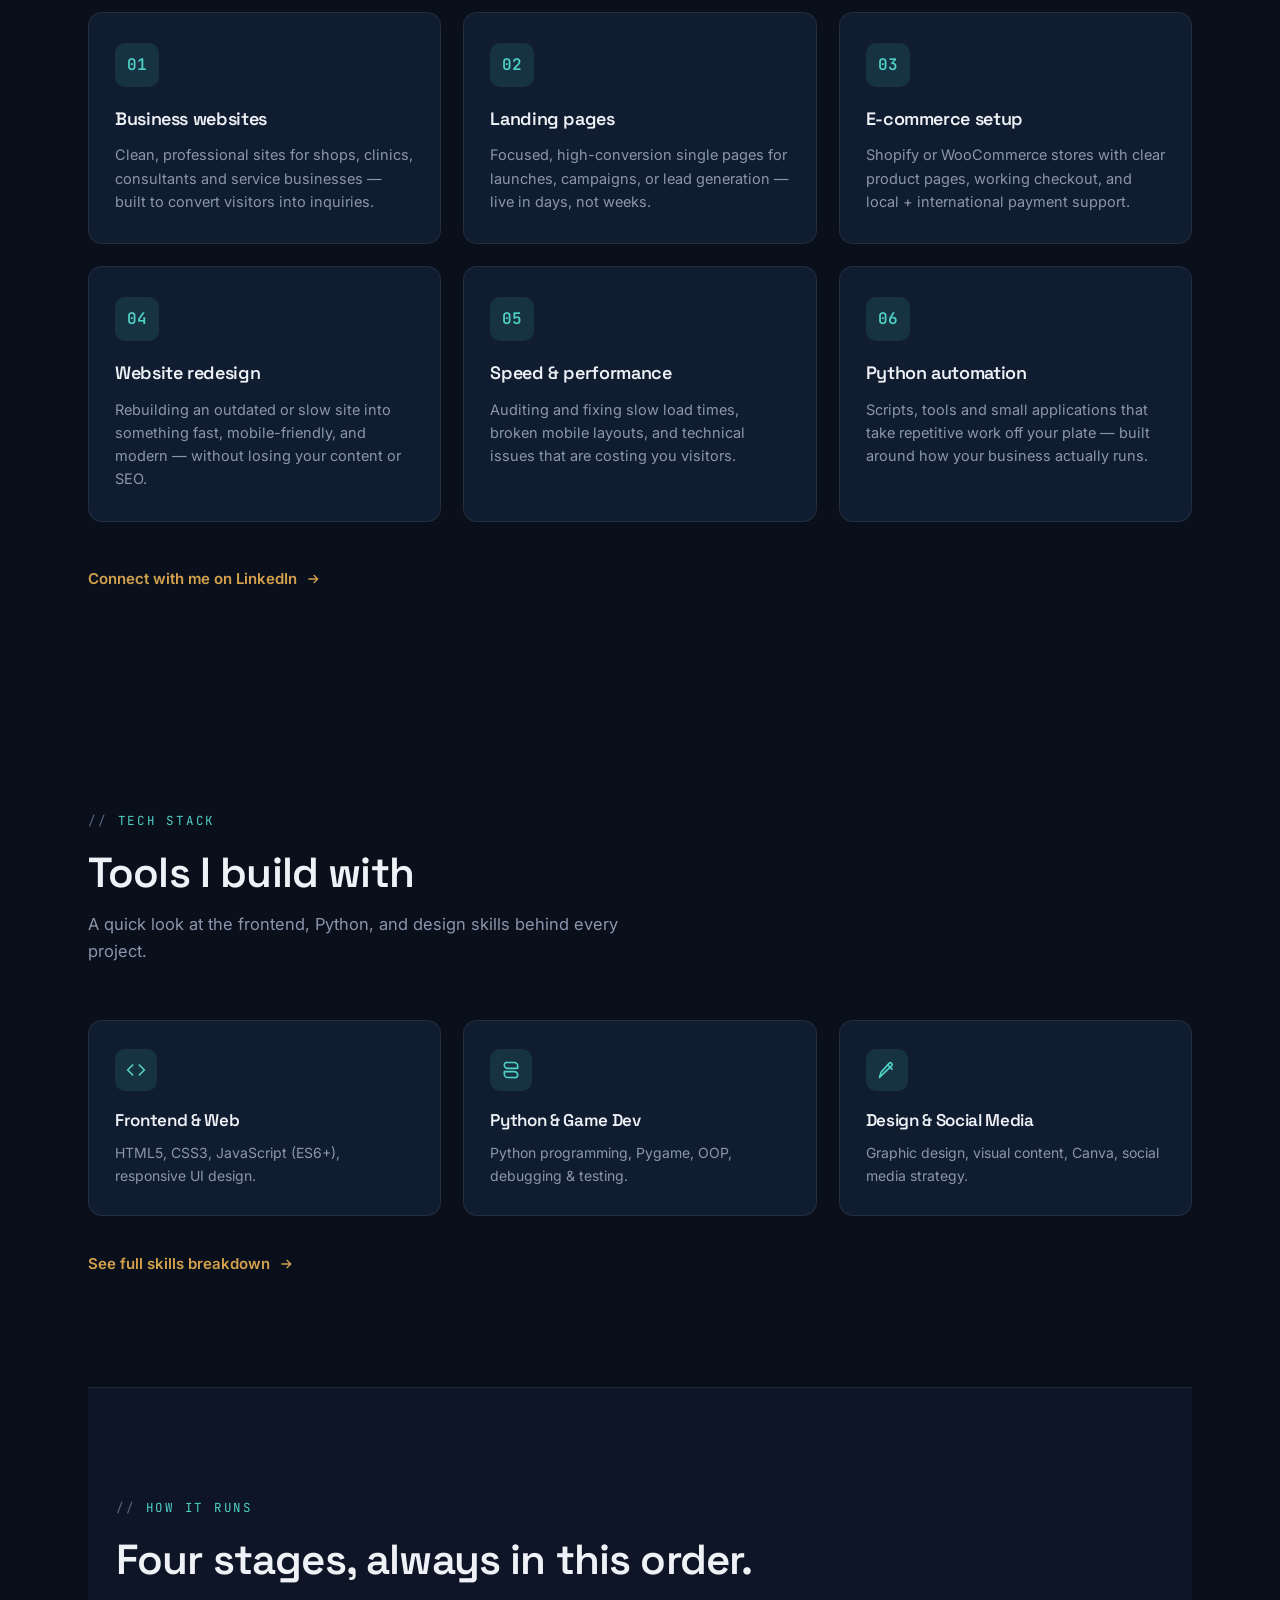
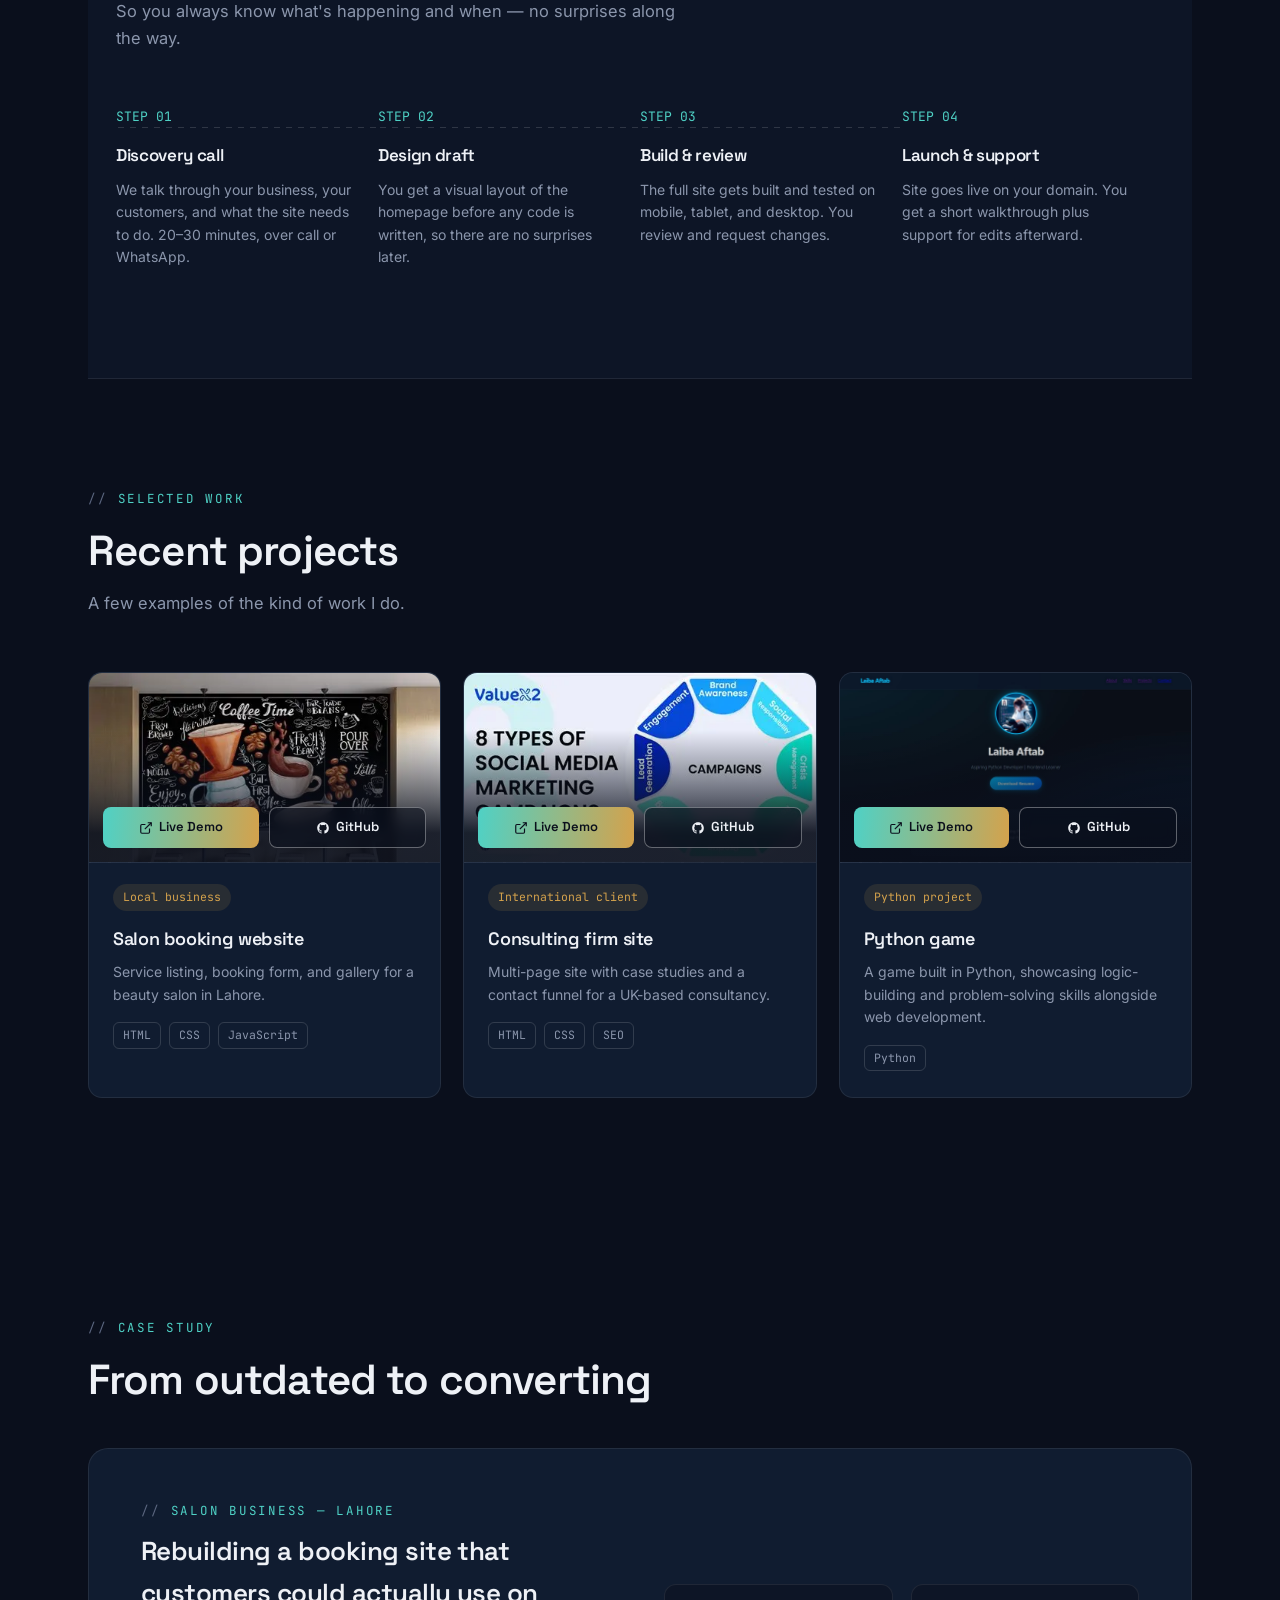
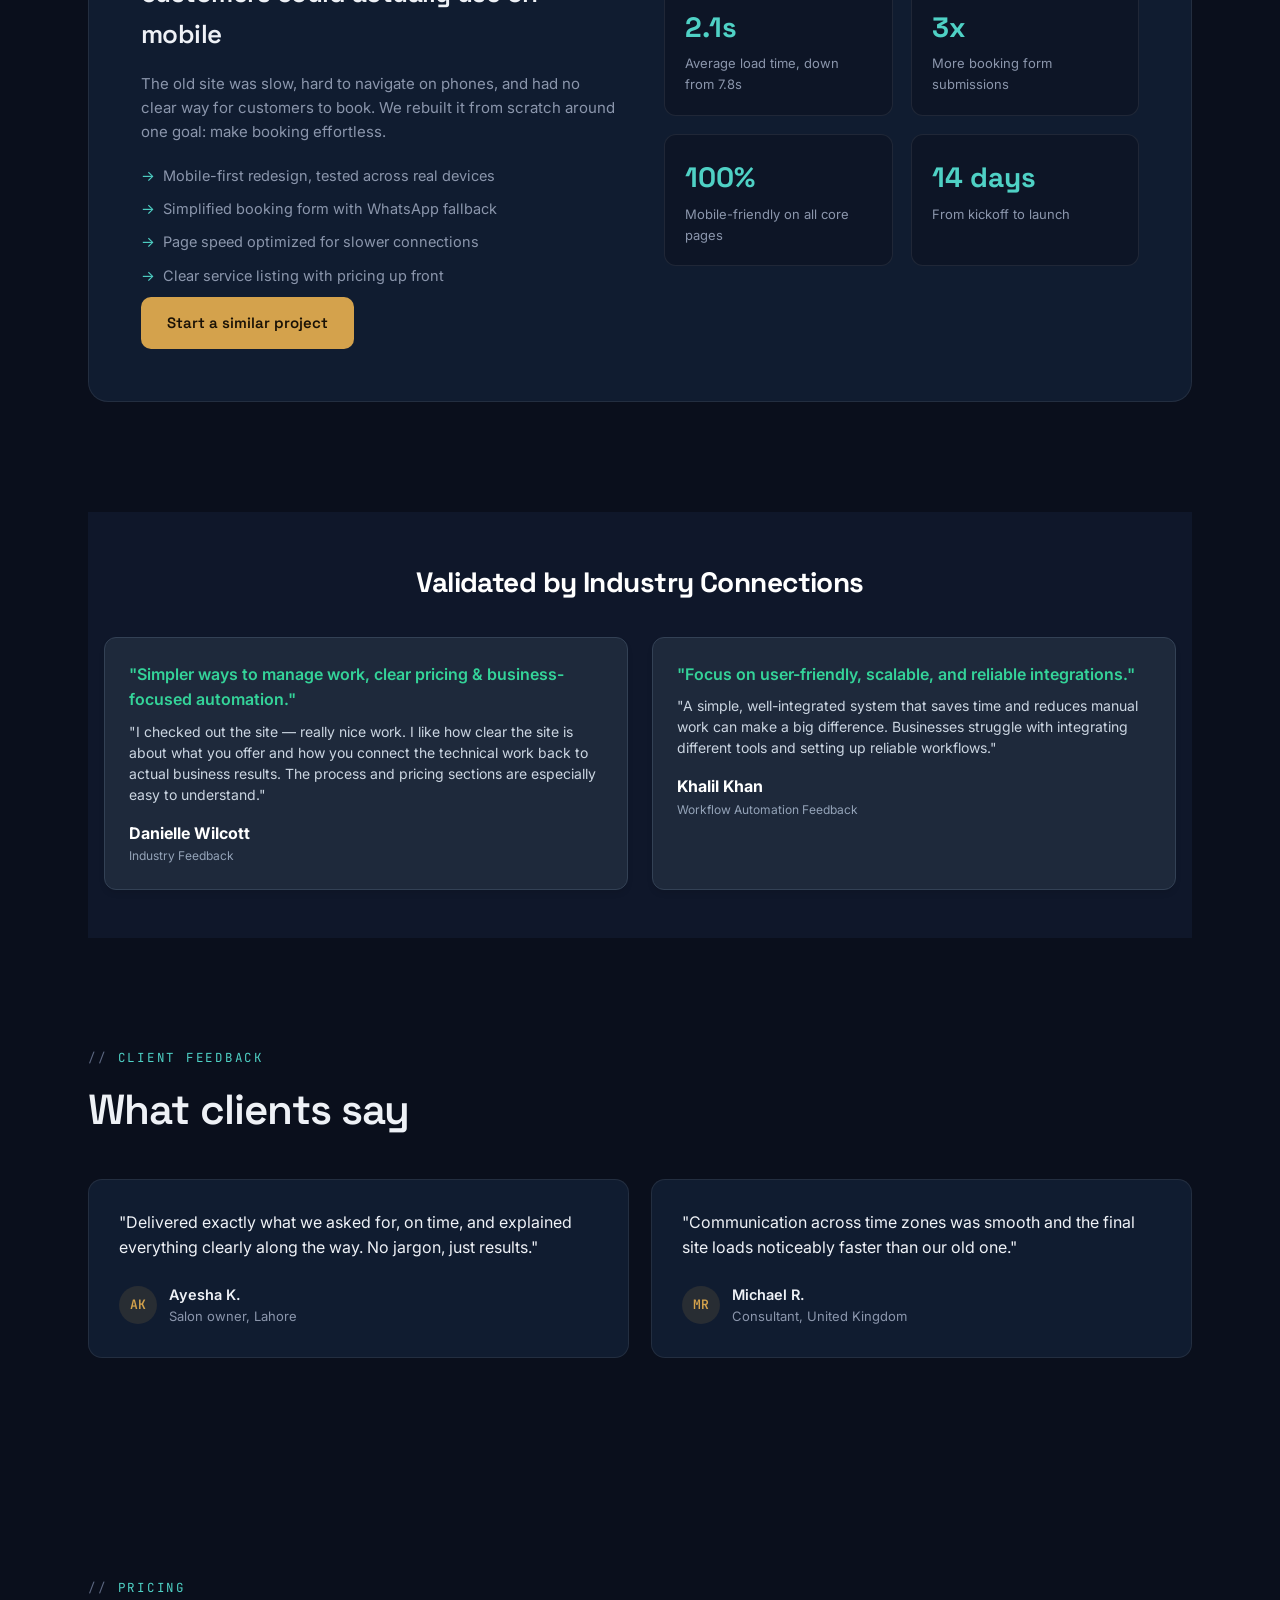
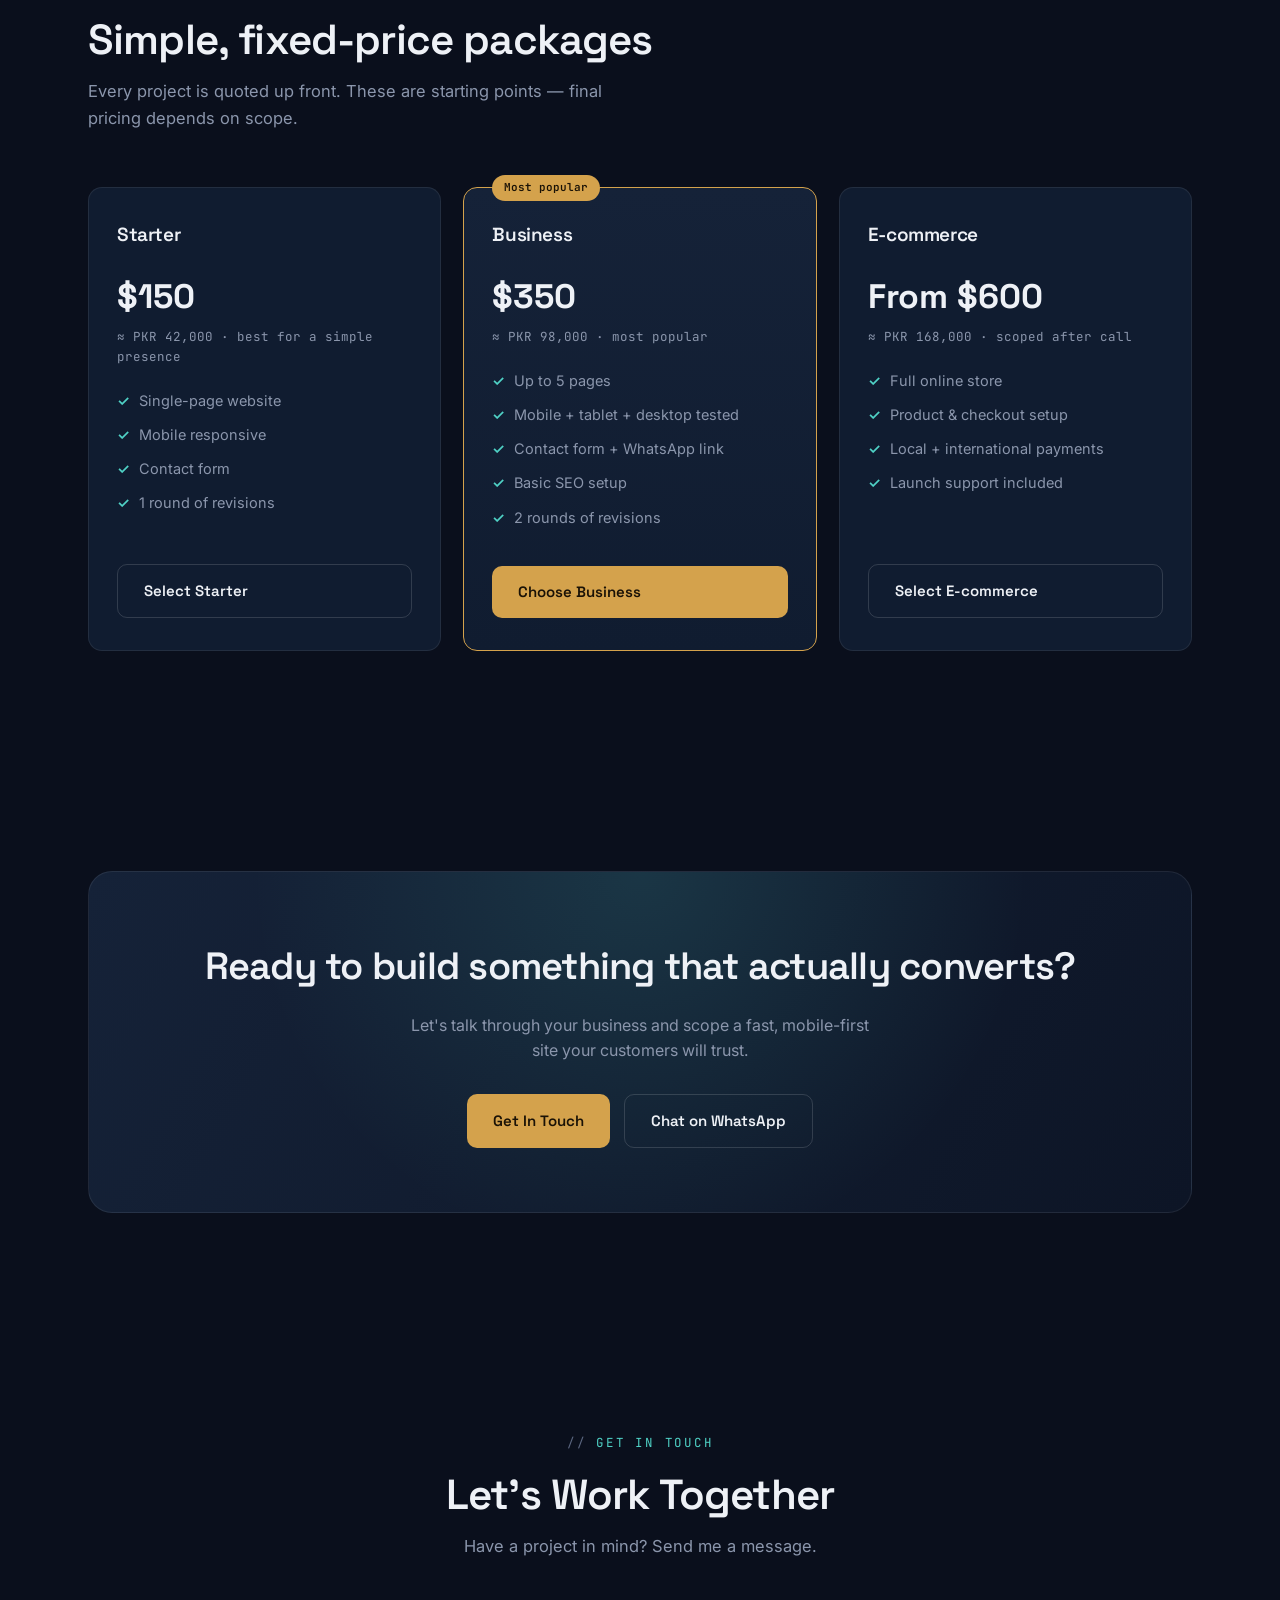
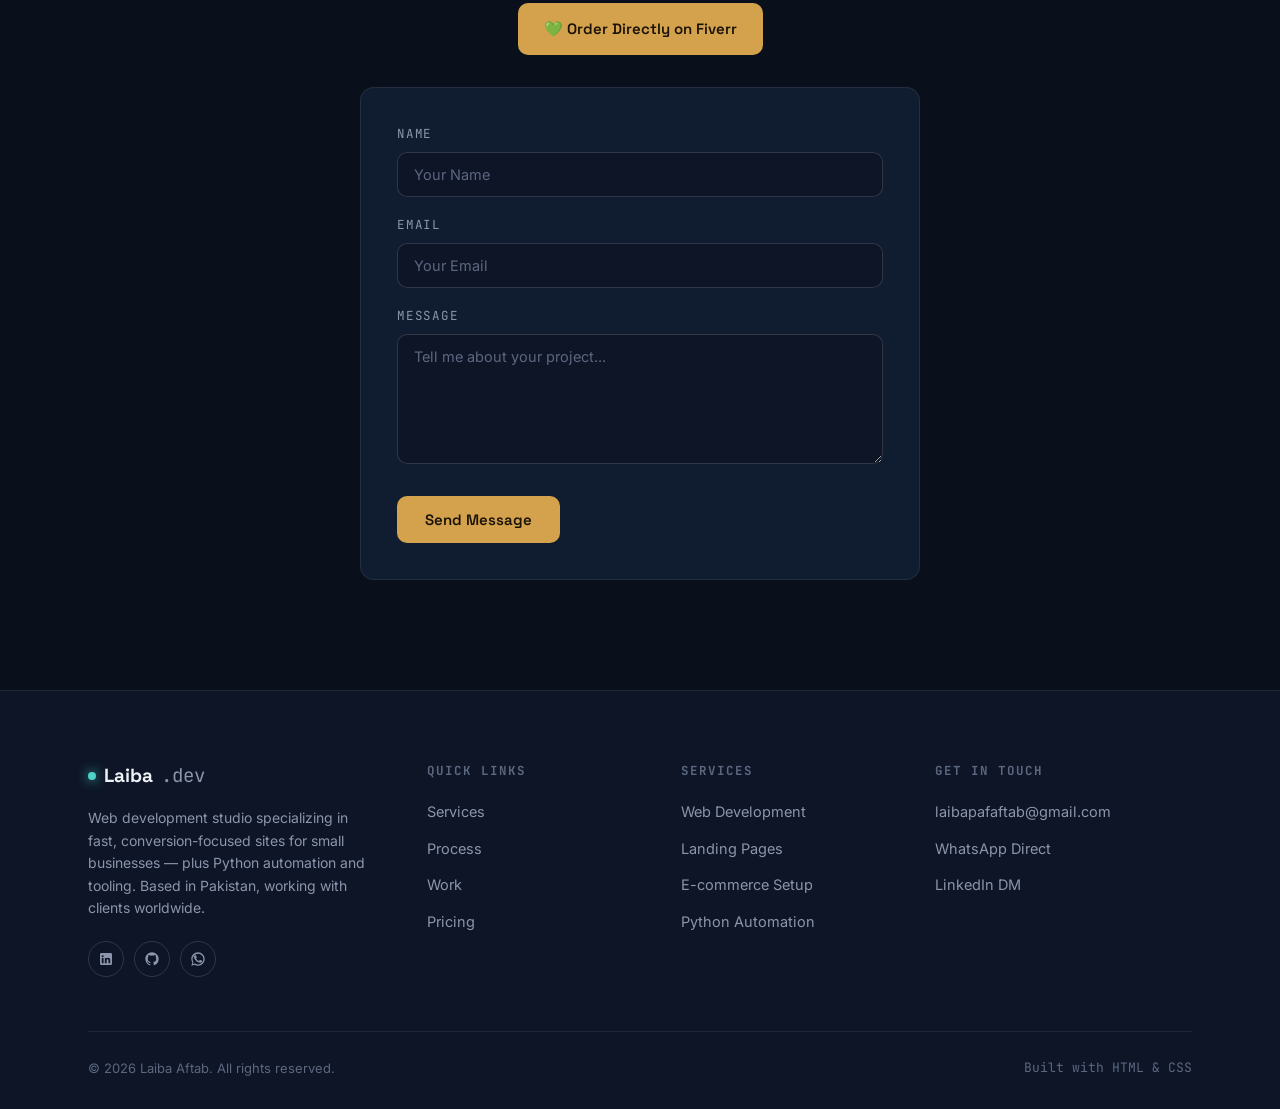
==== commit ef45963a: "Update index.html" ====
--- a/index.html
+++ b/index.html
@@ -826,7 +826,42 @@
     </div>
   </section>
 
-  <!-- TESTIMONIALS -->
+  <!-- Testimonials / Industry Validation Section -->
+<section style="background-color: #0f172a; color: #ffffff; padding: 48px 16px;">
+  <div style="max-width: 1152px; margin: 0 auto;">
+    <h2 style="font-size: 28px; font-weight: bold; text-align: center; margin-bottom: 32px; color: #ffffff;">
+      Validated by Industry Connections
+    </h2>
+    
+    <div style="display: grid; grid-template-columns: repeat(auto-fit, minmax(300px, 1fr)); gap: 24px;">
+      
+      <!-- Card 1: Danielle Wilcott -->
+      <div style="background-color: #1e293b; padding: 24px; border-radius: 12px; border: 1px solid #334155; box-shadow: 0 4px 6px -1px rgba(0, 0, 0, 0.1);">
+        <p style="color: #34d399; font-weight: 600; margin-bottom: 8px;">
+          "Simpler ways to manage work, clear pricing & business-focused automation."
+        </p>
+        <p style="color: #cbd5e1; font-size: 14px; margin-bottom: 16px; line-height: 1.5;">
+          "I checked out the site — really nice work. I like how clear the site is about what you offer and how you connect the technical work back to actual business results. The process and pricing sections are especially easy to understand."
+        </p>
+        <div style="font-weight: bold; color: #ffffff;">Danielle Wilcott</div>
+        <div style="font-size: 12px; color: #94a3b8;">Industry Feedback</div>
+      </div>
+
+      <!-- Card 2: Khalil Khan -->
+      <div style="background-color: #1e293b; padding: 24px; border-radius: 12px; border: 1px solid #334155; box-shadow: 0 4px 6px -1px rgba(0, 0, 0, 0.1);">
+        <p style="color: #34d399; font-weight: 600; margin-bottom: 8px;">
+          "Focus on user-friendly, scalable, and reliable integrations."
+        </p>
+        <p style="color: #cbd5e1; font-size: 14px; margin-bottom: 16px; line-height: 1.5;">
+          "A simple, well-integrated system that saves time and reduces manual work can make a big difference. Businesses struggle with integrating different tools and setting up reliable workflows."
+        </p>
+        <div style="font-weight: bold; color: #ffffff;">Khalil Khan</div>
+        <div style="font-size: 12px; color: #94a3b8;">Workflow Automation Feedback</div>
+      </div>
+
+    </div>
+  </div>
+</section>
   <section>
     <div class="eyebrow">Client feedback</div>
     <h2 class="section-title reveal" style="margin-bottom:44px;">What clients say</h2>
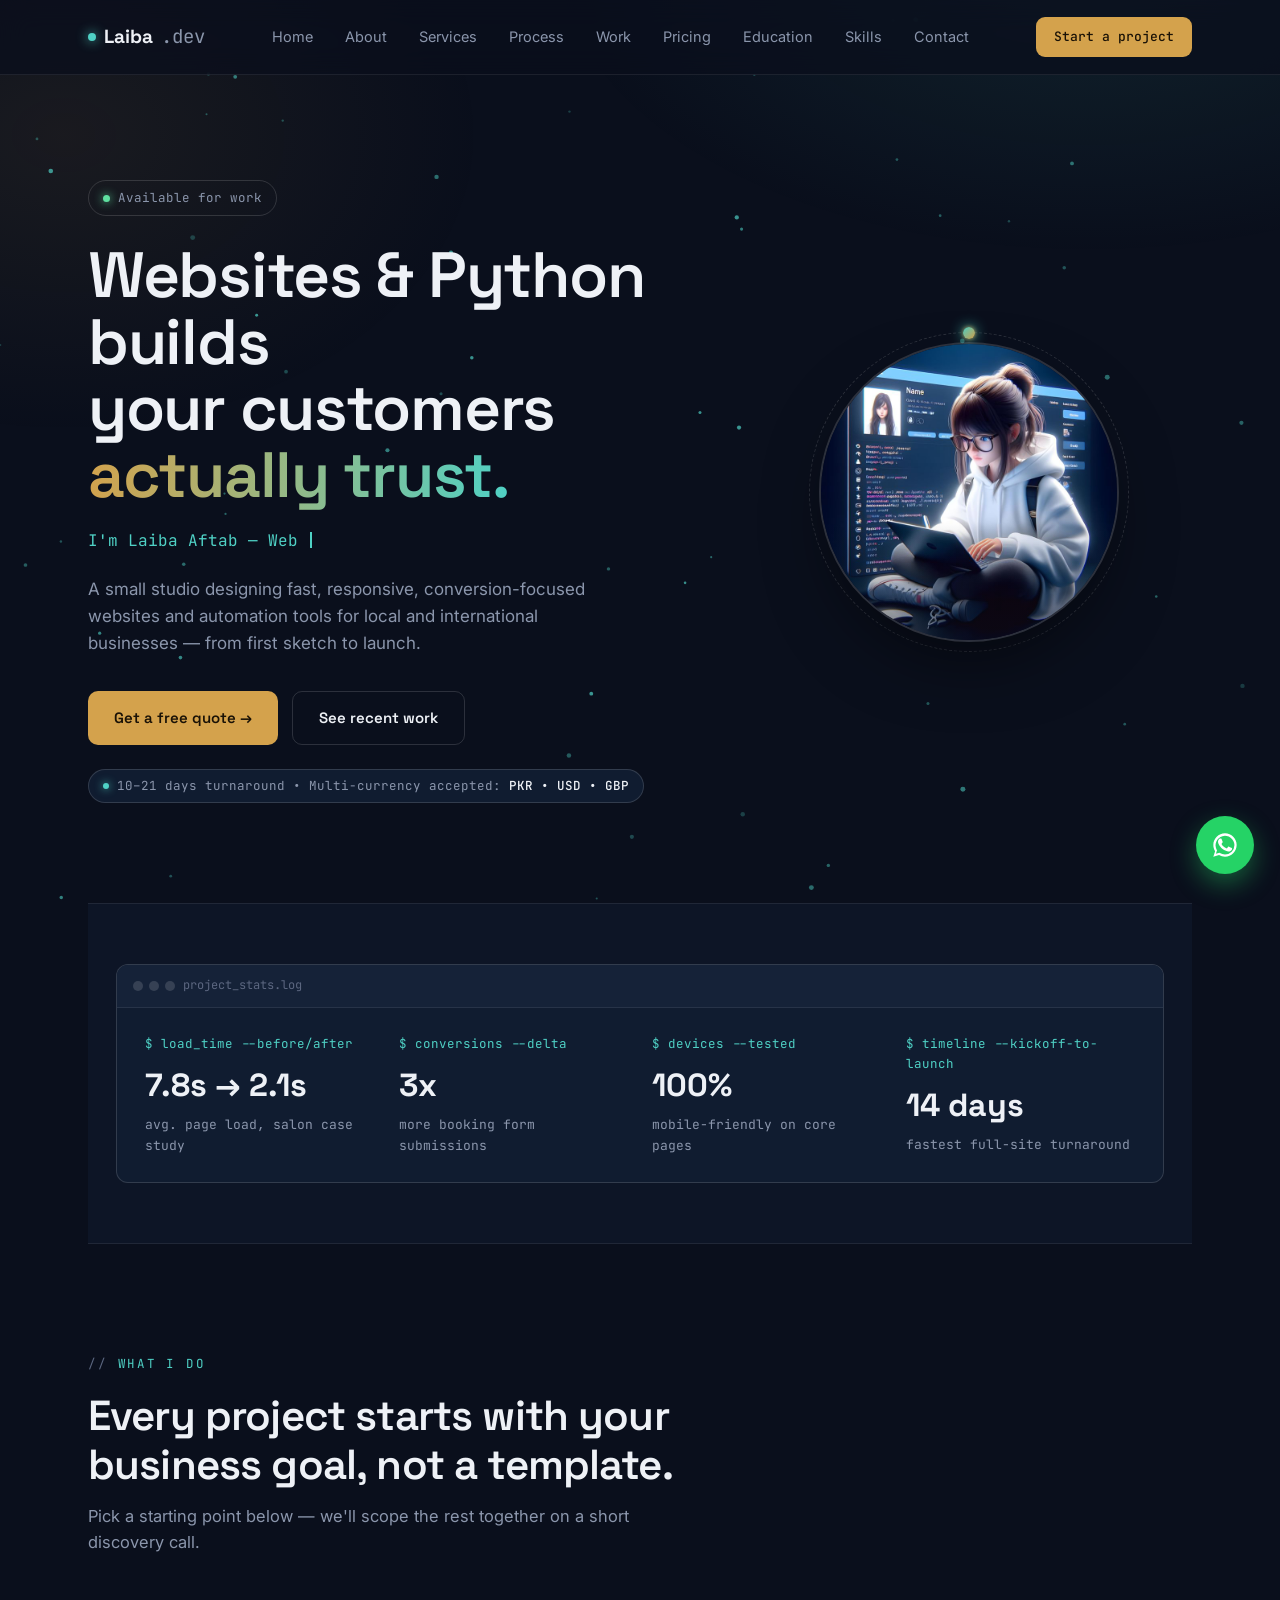
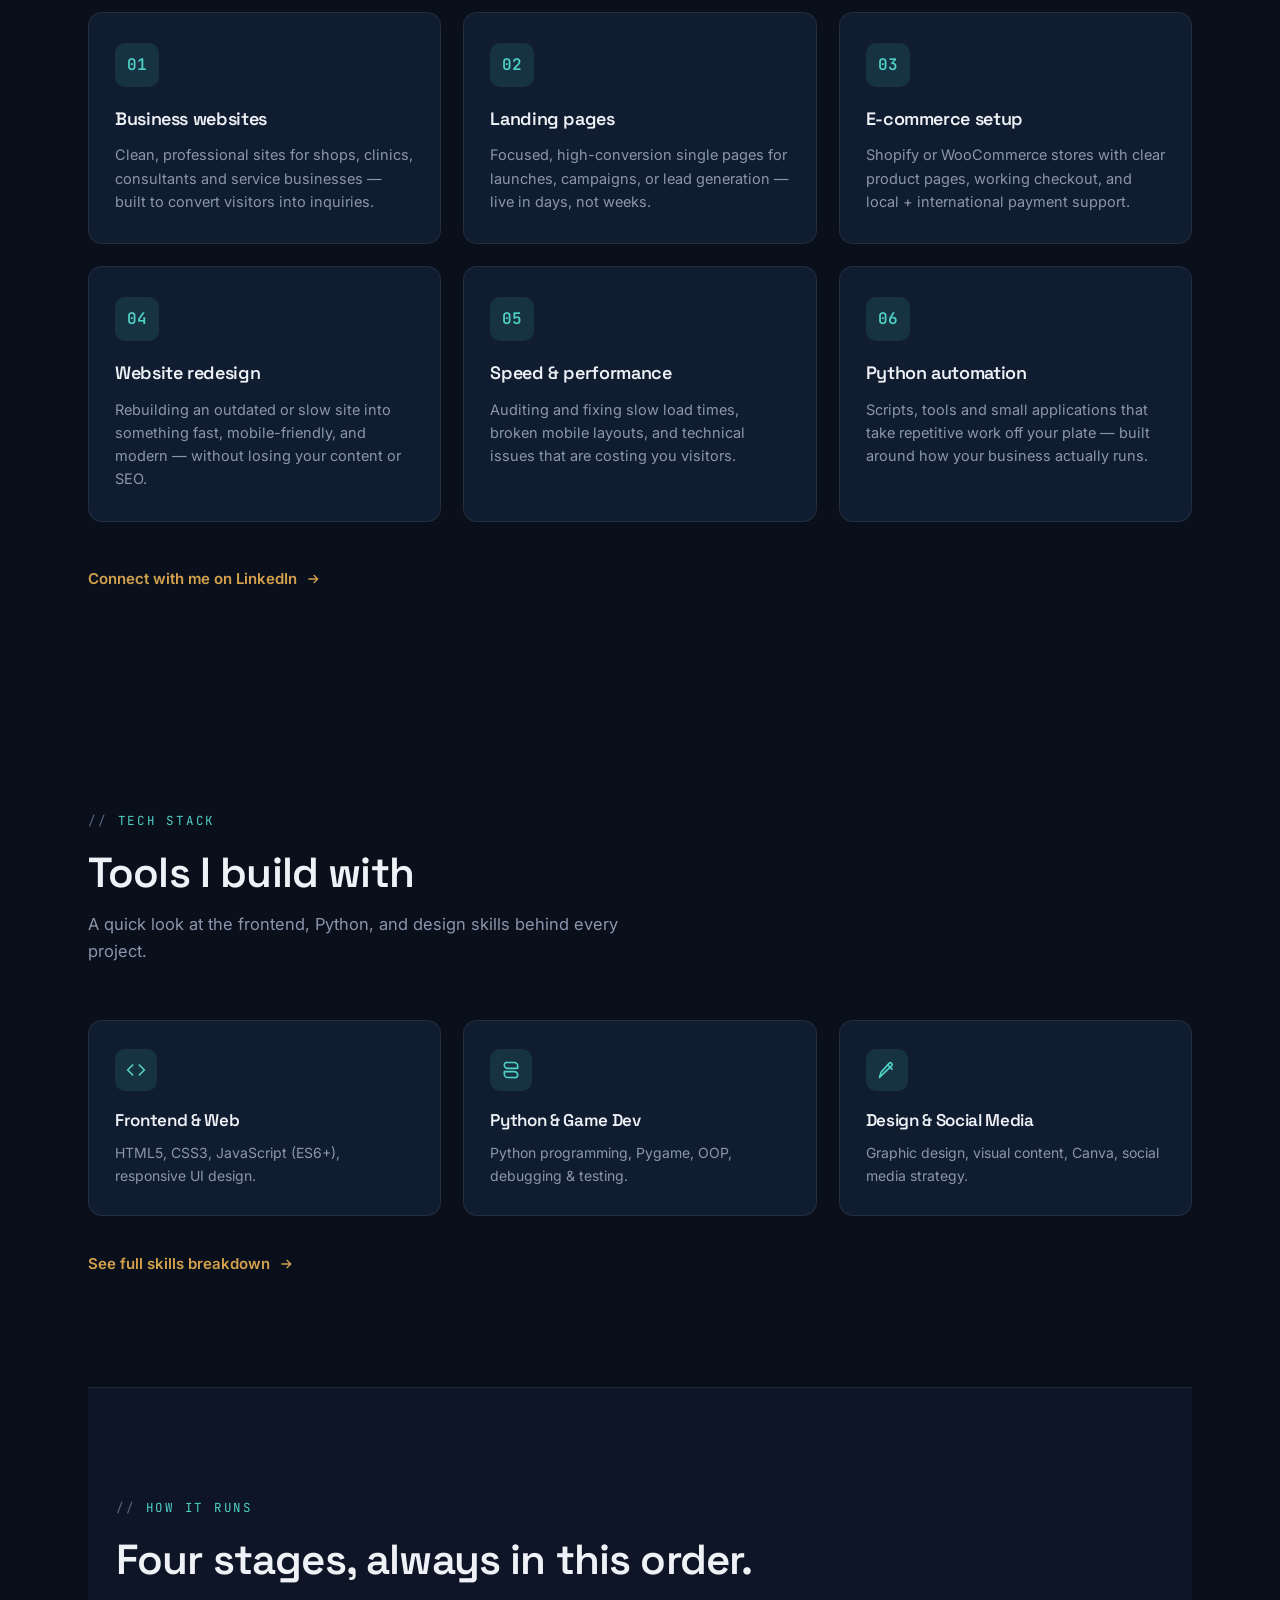
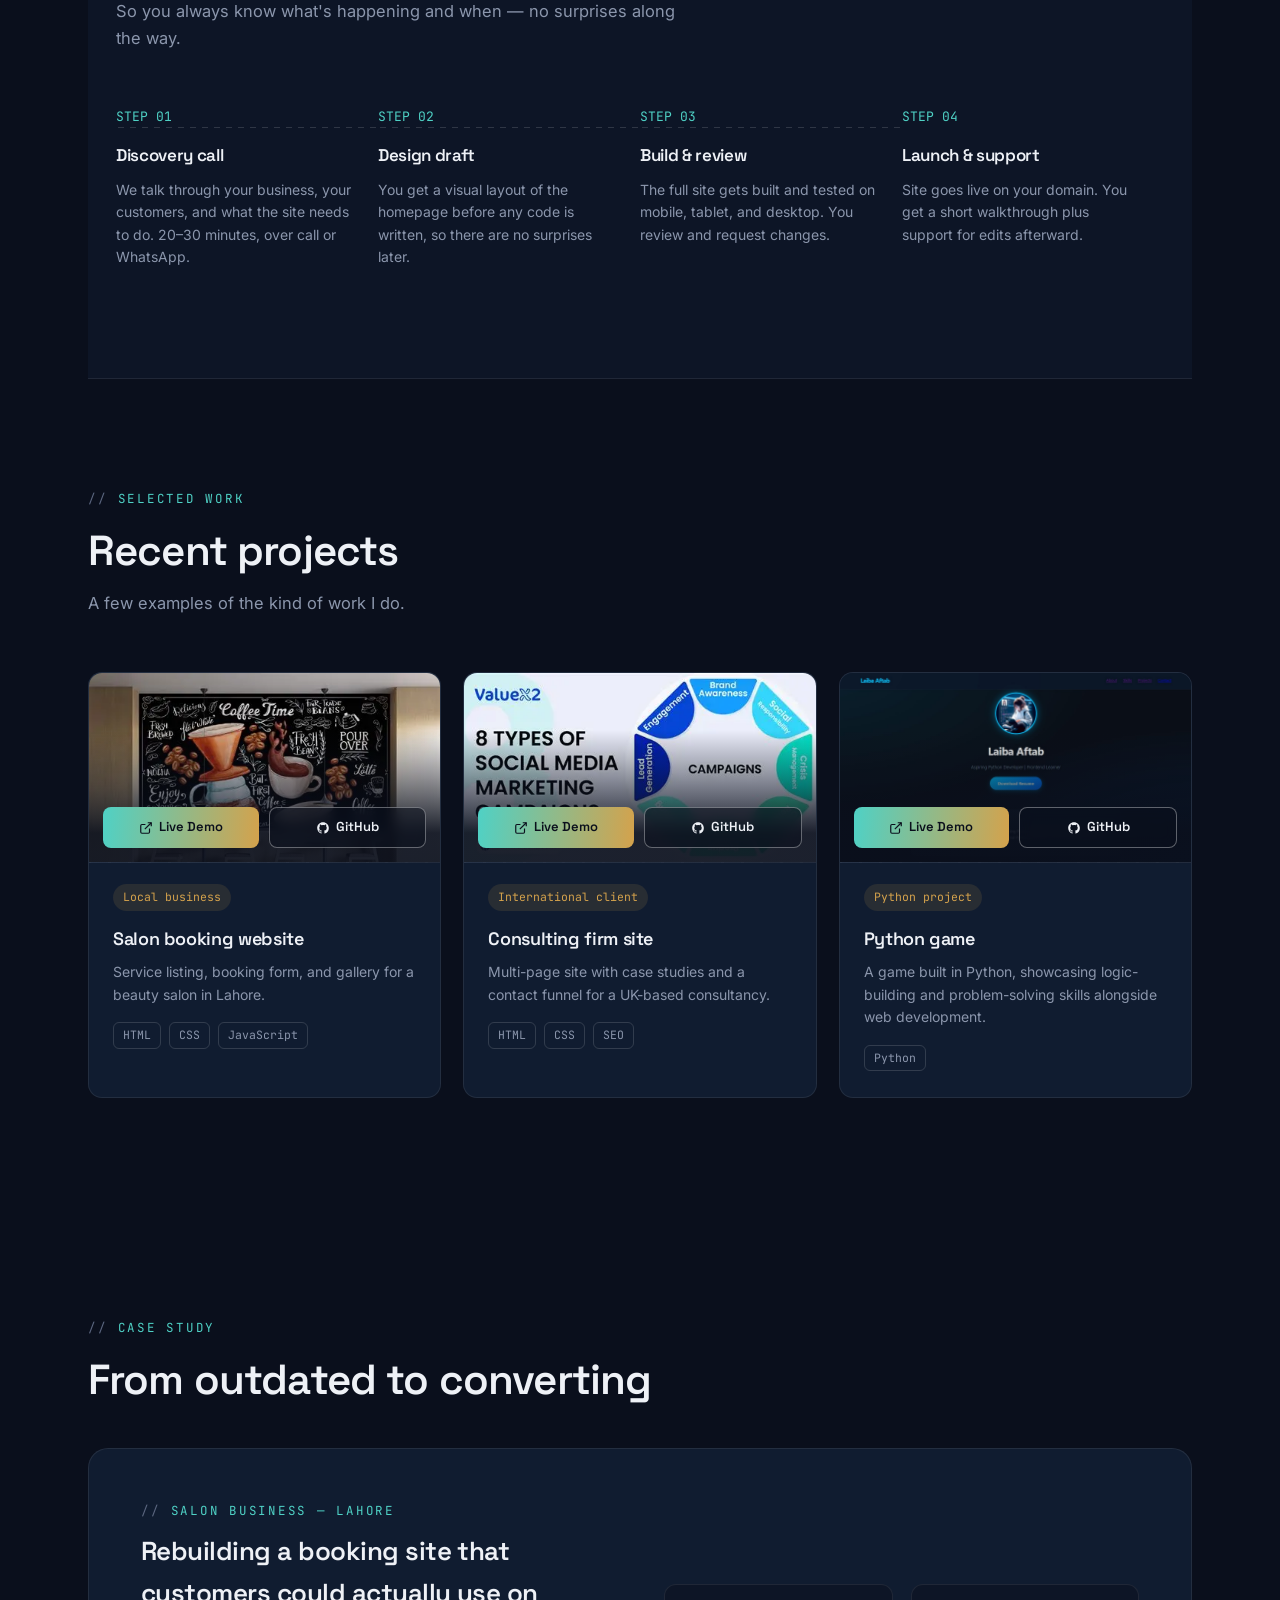
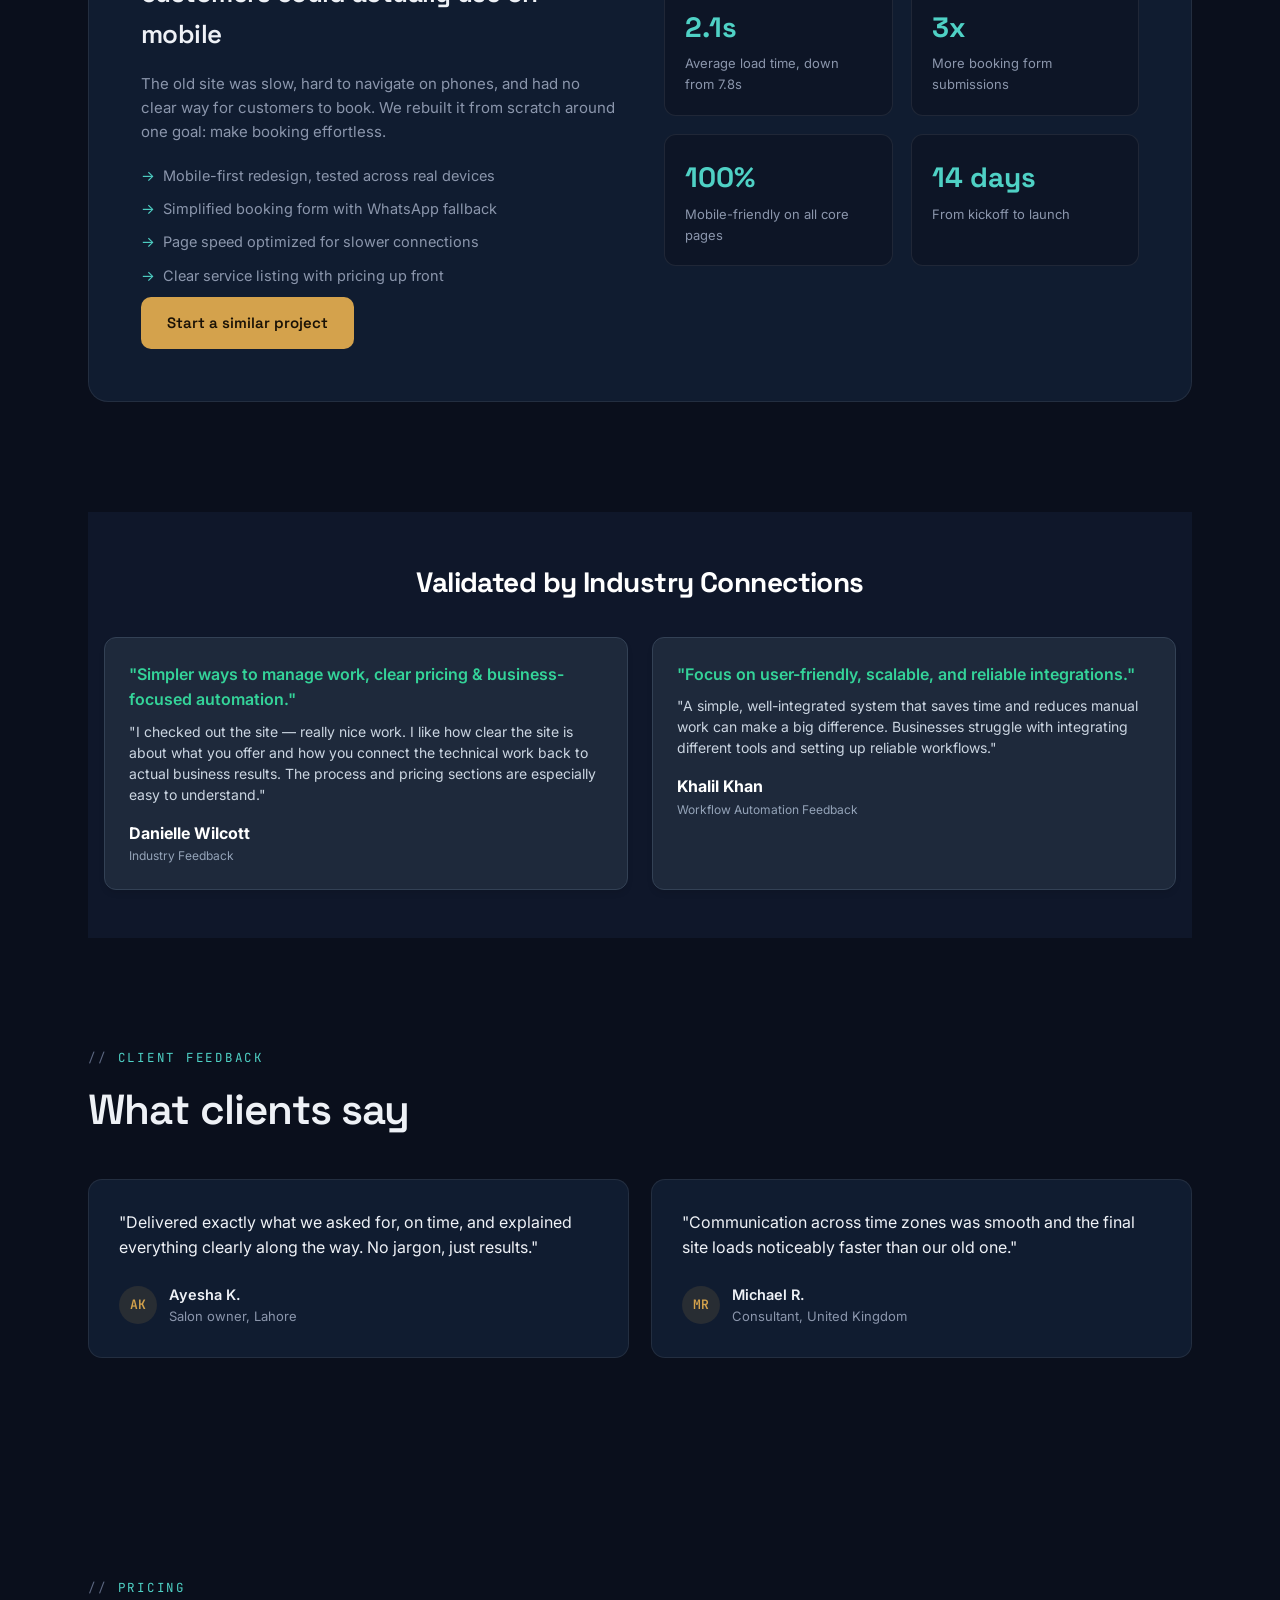
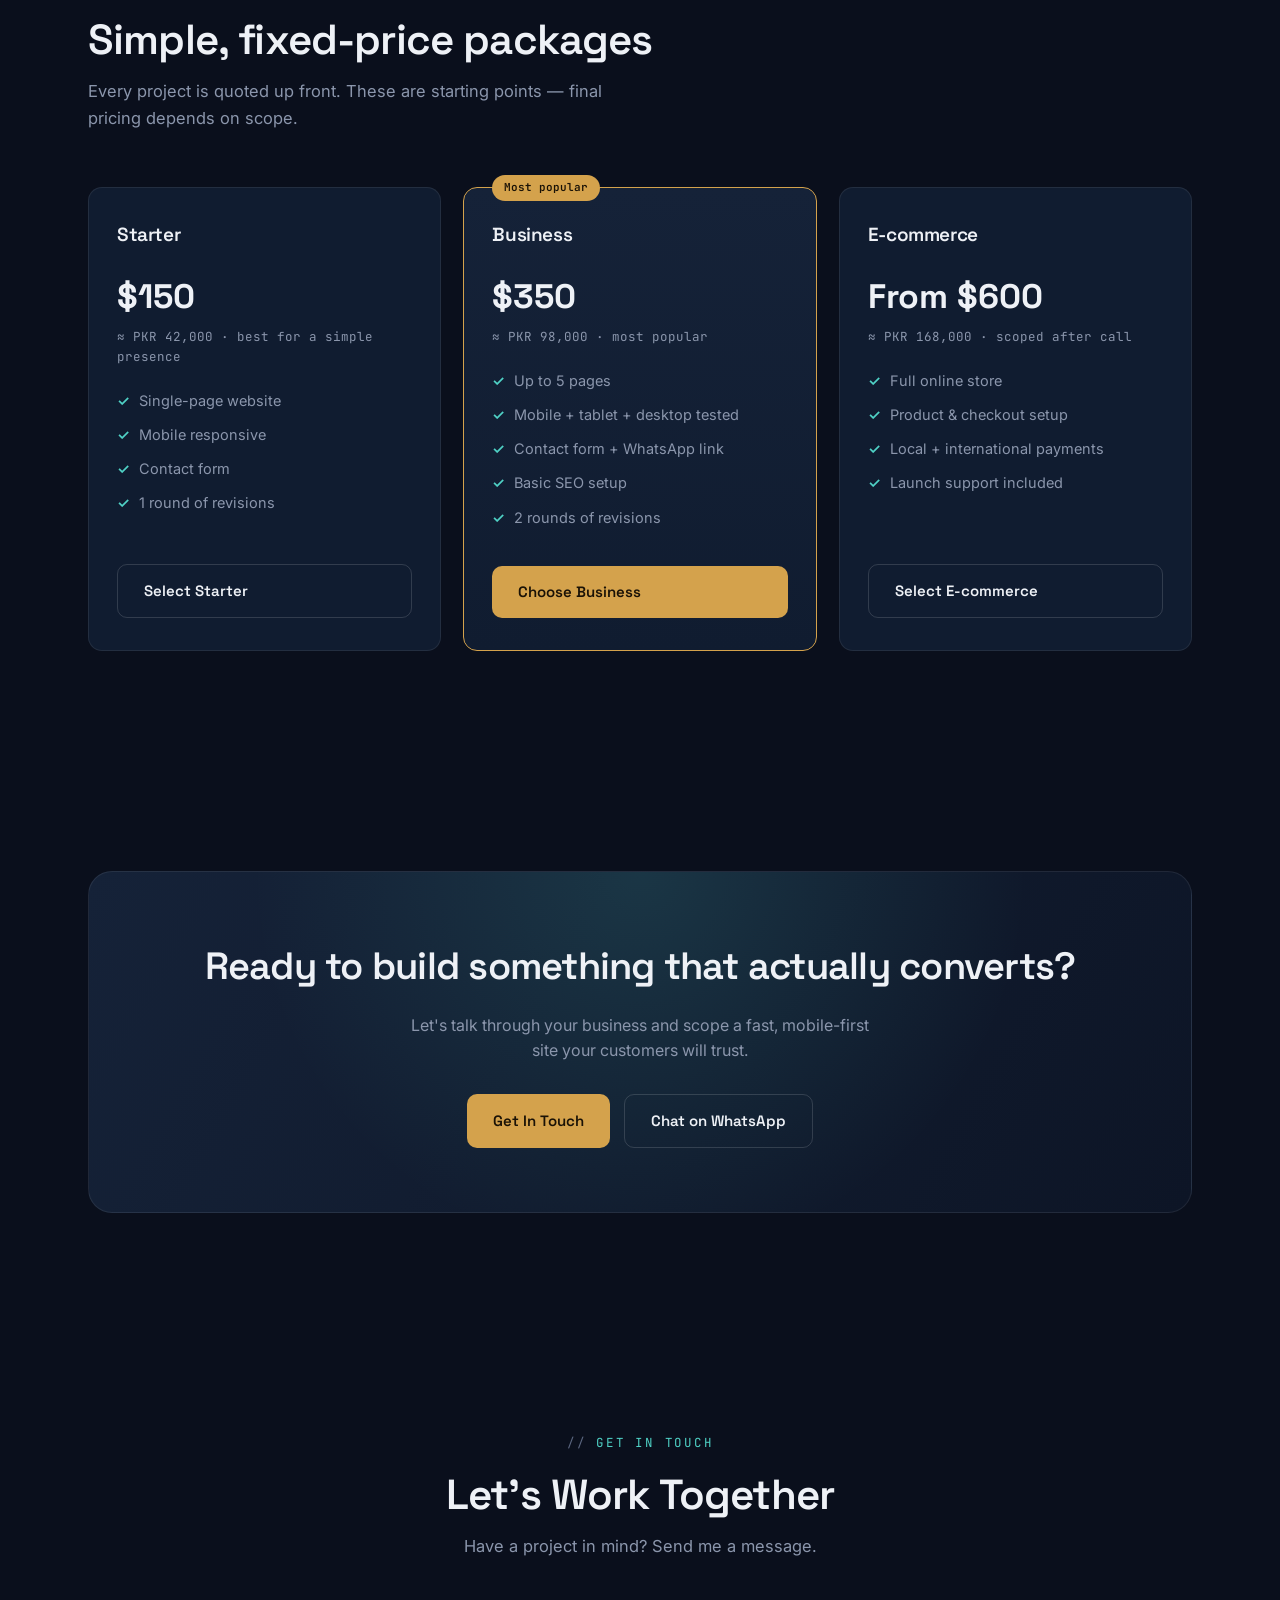
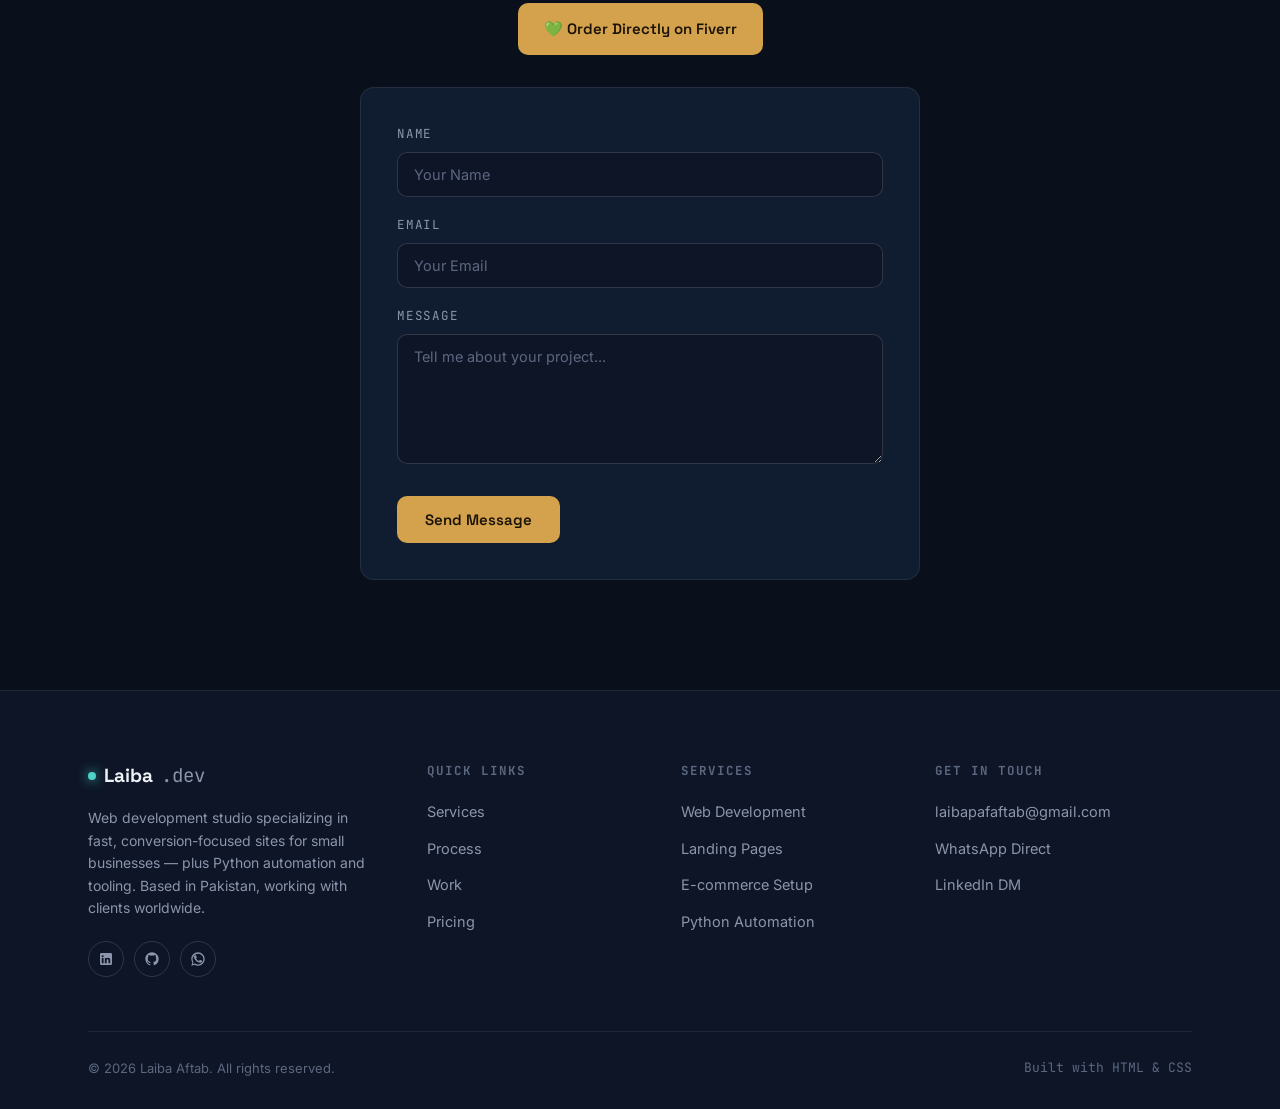
==== commit 72fa0c47: "Update index.html" ====
--- a/index.html
+++ b/index.html
@@ -1,3 +1,4 @@
+
 <!DOCTYPE html>
 <html lang="en">
 <head>
@@ -756,7 +757,7 @@
         <div class="project-thumb">
           <img src="coffee-heaven.jpg" alt="Salon booking website landing page banner" onerror="this.parentElement.innerHTML='&lt;div class=&quot;thumb-label&quot;&gt;salon-booking/&lt;/div&gt;'">
           <div class="project-actions">
-            <a href="#" class="live-demo"><svg viewBox="0 0 24 24" fill="none" stroke="currentColor" stroke-width="2"><path d="M18 13v6a2 2 0 0 1-2 2H5a2 2 0 0 1-2-2V8a2 2 0 0 1 2-2h6"/><path d="M15 3h6v6"/><path d="M10 14 21 3"/></svg> Live Demo</a>
+            <a href="salon/" target="_blank" rel="noopener noreferrer" class="live-demo"><svg viewBox="0 0 24 24" fill="none" stroke="currentColor" stroke-width="2"><path d="M18 13v6a2 2 0 0 1-2 2H5a2 2 0 0 1-2-2V8a2 2 0 0 1 2-2h6"/><path d="M15 3h6v6"/><path d="M10 14 21 3"/></svg> Live Demo</a>
             <a href="https://github.com/laibapafaftab-debug" target="_blank" rel="noopener noreferrer" class="source"><svg viewBox="0 0 24 24" fill="currentColor"><path d="M12 2C6.477 2 2 6.484 2 12.021c0 4.428 2.865 8.184 6.839 9.504.5.092.682-.217.682-.483 0-.237-.009-.868-.014-1.703-2.782.605-3.369-1.343-3.369-1.343-.454-1.158-1.11-1.466-1.11-1.466-.908-.62.069-.608.069-.608 1.003.07 1.531 1.032 1.531 1.032.892 1.53 2.341 1.088 2.91.833.091-.647.35-1.088.636-1.339-2.221-.253-4.555-1.113-4.555-4.951 0-1.093.39-1.988 1.029-2.688-.103-.253-.446-1.272.098-2.65 0 0 .84-.27 2.75 1.026A9.564 9.564 0 0 1 12 6.844c.85.004 1.705.115 2.504.337 1.909-1.296 2.747-1.026 2.747-1.026.546 1.378.203 2.397.1 2.65.64.7 1.028 1.595 1.028 2.688 0 3.848-2.339 4.695-4.566 4.943.359.309.678.919.678 1.852 0 1.336-.012 2.415-.012 2.743 0 .268.18.58.688.482A10.02 10.02 0 0 0 22 12.021C22 6.484 17.523 2 12 2Z"/></svg> GitHub</a>
           </div>
         </div>
@@ -771,7 +772,7 @@
         <div class="project-thumb">
           <img src="social-campaigns.jpg" alt="Consulting firm site landing page banner" onerror="this.parentElement.innerHTML='&lt;div class=&quot;thumb-label&quot;&gt;consulting-site/&lt;/div&gt;'">
           <div class="project-actions">
-            <a href="#" class="live-demo"><svg viewBox="0 0 24 24" fill="none" stroke="currentColor" stroke-width="2"><path d="M18 13v6a2 2 0 0 1-2 2H5a2 2 0 0 1-2-2V8a2 2 0 0 1 2-2h6"/><path d="M15 3h6v6"/><path d="M10 14 21 3"/></svg> Live Demo</a>
+            <a href="consulting/" target="_blank" rel="noopener noreferrer" class="live-demo"><svg viewBox="0 0 24 24" fill="none" stroke="currentColor" stroke-width="2"><path d="M18 13v6a2 2 0 0 1-2 2H5a2 2 0 0 1-2-2V8a2 2 0 0 1 2-2h6"/><path d="M15 3h6v6"/><path d="M10 14 21 3"/></svg> Live Demo</a>
             <a href="https://github.com/laibapafaftab-debug" target="_blank" rel="noopener noreferrer" class="source"><svg viewBox="0 0 24 24" fill="currentColor"><path d="M12 2C6.477 2 2 6.484 2 12.021c0 4.428 2.865 8.184 6.839 9.504.5.092.682-.217.682-.483 0-.237-.009-.868-.014-1.703-2.782.605-3.369-1.343-3.369-1.343-.454-1.158-1.11-1.466-1.11-1.466-.908-.62.069-.608.069-.608 1.003.07 1.531 1.032 1.531 1.032.892 1.53 2.341 1.088 2.91.833.091-.647.35-1.088.636-1.339-2.221-.253-4.555-1.113-4.555-4.951 0-1.093.39-1.988 1.029-2.688-.103-.253-.446-1.272.098-2.65 0 0 .84-.27 2.75 1.026A9.564 9.564 0 0 1 12 6.844c.85.004 1.705.115 2.504.337 1.909-1.296 2.747-1.026 2.747-1.026.546 1.378.203 2.397.1 2.65.64.7 1.028 1.595 1.028 2.688 0 3.848-2.339 4.695-4.566 4.943.359.309.678.919.678 1.852 0 1.336-.012 2.415-.012 2.743 0 .268.18.58.688.482A10.02 10.02 0 0 0 22 12.021C22 6.484 17.523 2 12 2Z"/></svg> GitHub</a>
           </div>
         </div>
@@ -786,7 +787,7 @@
         <div class="project-thumb">
           <img src="portfilo.jpg" alt="Python game banner" onerror="this.parentElement.innerHTML='&lt;div class=&quot;thumb-label&quot;&gt;python-game/&lt;/div&gt;'">
           <div class="project-actions">
-            <a href="#" class="live-demo"><svg viewBox="0 0 24 24" fill="none" stroke="currentColor" stroke-width="2"><path d="M18 13v6a2 2 0 0 1-2 2H5a2 2 0 0 1-2-2V8a2 2 0 0 1 2-2h6"/><path d="M15 3h6v6"/><path d="M10 14 21 3"/></svg> Live Demo</a>
+            <a href="python-game/" target="_blank" rel="noopener noreferrer" class="live-demo"><svg viewBox="0 0 24 24" fill="none" stroke="currentColor" stroke-width="2"><path d="M18 13v6a2 2 0 0 1-2 2H5a2 2 0 0 1-2-2V8a2 2 0 0 1 2-2h6"/><path d="M15 3h6v6"/><path d="M10 14 21 3"/></svg> Live Demo</a>
             <a href="https://github.com/laibapafaftab-debug" target="_blank" rel="noopener noreferrer" class="source"><svg viewBox="0 0 24 24" fill="currentColor"><path d="M12 2C6.477 2 2 6.484 2 12.021c0 4.428 2.865 8.184 6.839 9.504.5.092.682-.217.682-.483 0-.237-.009-.868-.014-1.703-2.782.605-3.369-1.343-3.369-1.343-.454-1.158-1.11-1.466-1.11-1.466-.908-.62.069-.608.069-.608 1.003.07 1.531 1.032 1.531 1.032.892 1.53 2.341 1.088 2.91.833.091-.647.35-1.088.636-1.339-2.221-.253-4.555-1.113-4.555-4.951 0-1.093.39-1.988 1.029-2.688-.103-.253-.446-1.272.098-2.65 0 0 .84-.27 2.75 1.026A9.564 9.564 0 0 1 12 6.844c.85.004 1.705.115 2.504.337 1.909-1.296 2.747-1.026 2.747-1.026.546 1.378.203 2.397.1 2.65.64.7 1.028 1.595 1.028 2.688 0 3.848-2.339 4.695-4.566 4.943.359.309.678.919.678 1.852 0 1.336-.012 2.415-.012 2.743 0 .268.18.58.688.482A10.02 10.02 0 0 0 22 12.021C22 6.484 17.523 2 12 2Z"/></svg> GitHub</a>
           </div>
         </div>
